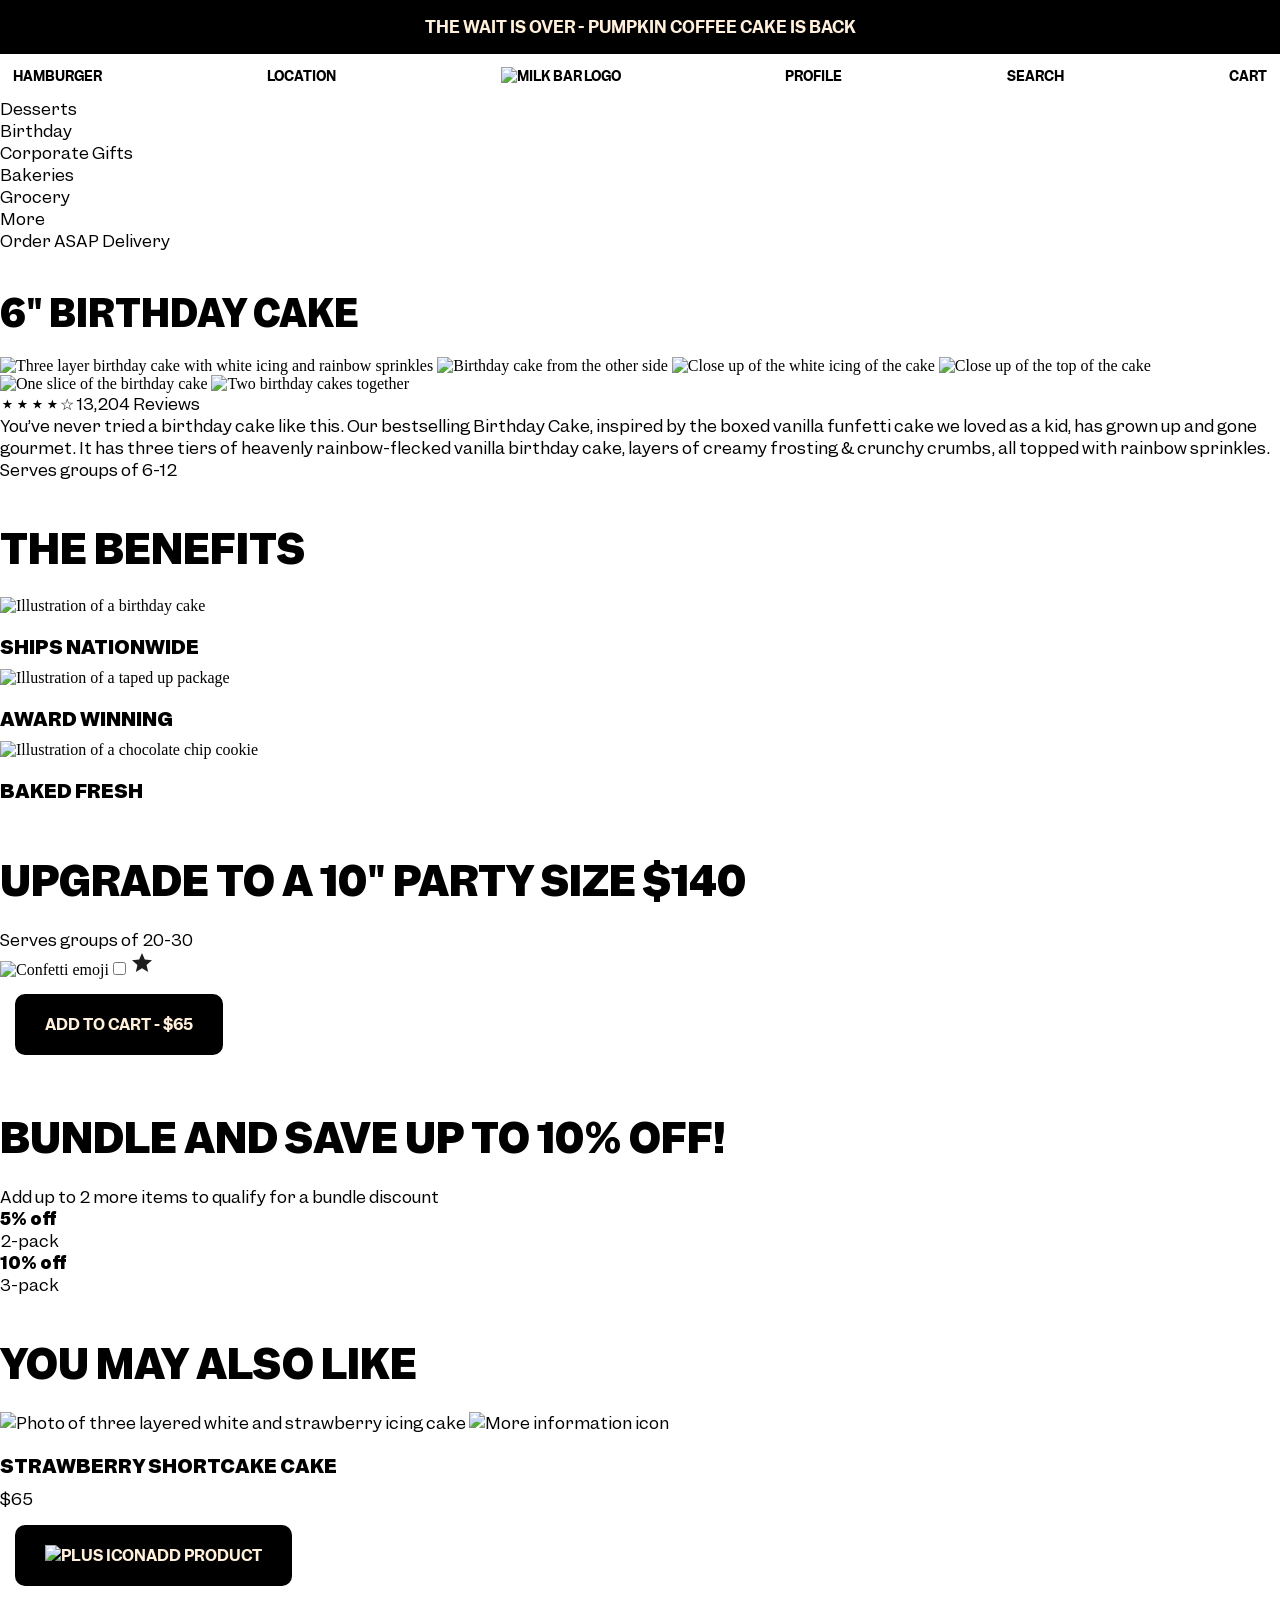
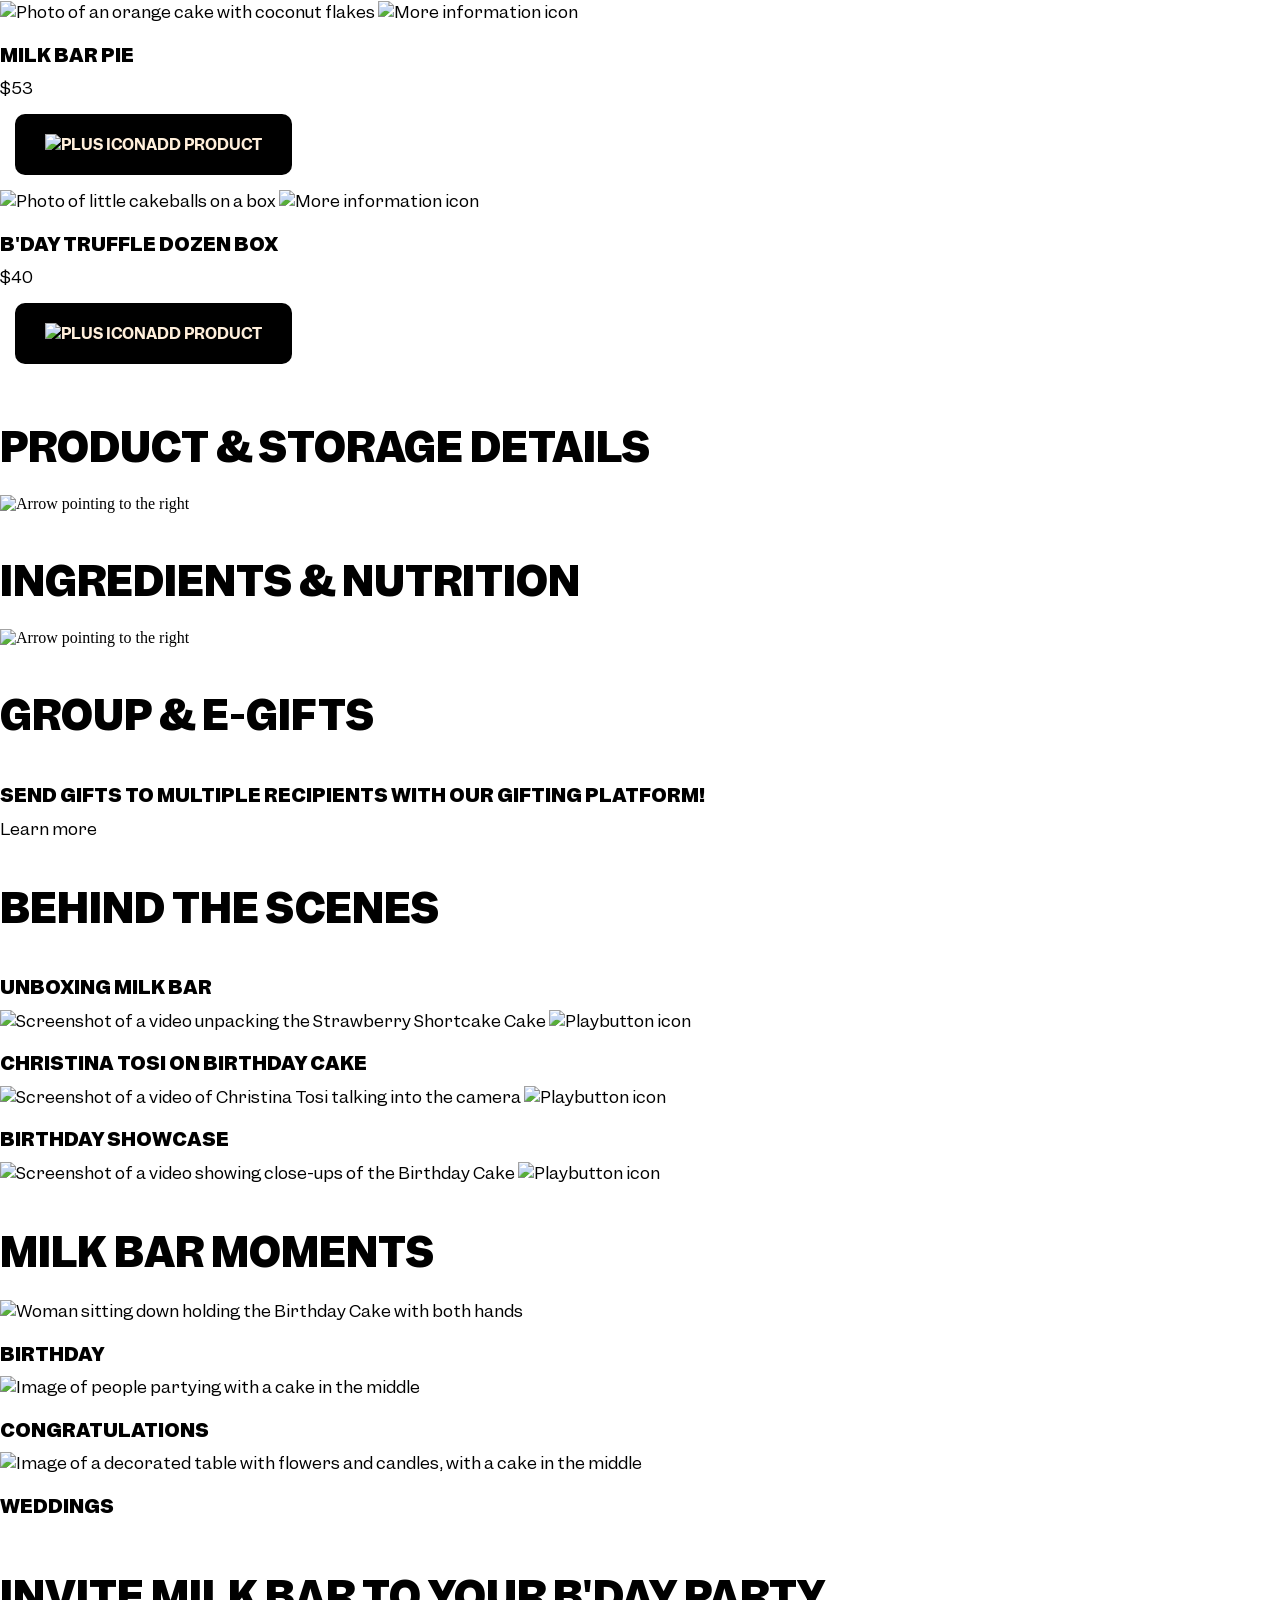
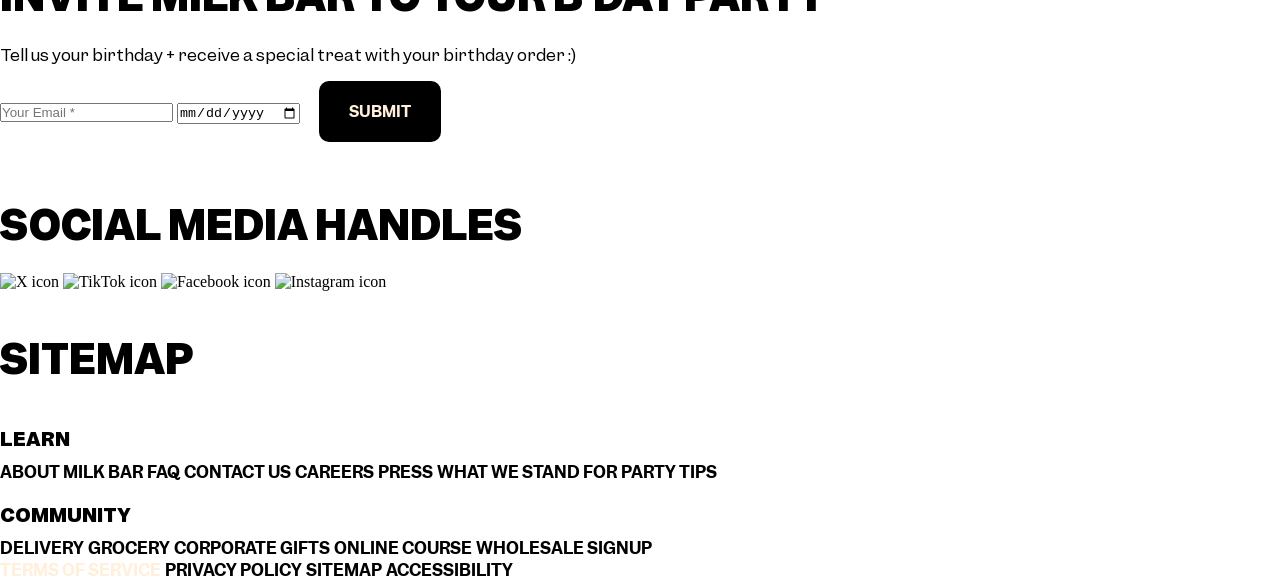
==== product.html @ c8290fec "Add files via upload" ====
<!DOCTYPE html>
<html lang="eng">
	
<head>
	<meta charset="UTF-8">
	<meta name="author" content="Tyneisha">
	<meta name="viewport" content="width=device-width, initial-scale=1">
	
	<title>6" Birthday Cake</title>
	
	<link href="styles/styleGeneral.css" rel="stylesheet">
	<link href="styles/styleProduct.css" rel="stylesheet">
	<link rel="icon" type="image/svg+xml" href="images/favicon.svg">
</head>

<body>
	<header>
		<nav>
			<a href="#">The wait is over - Pumpkin coffee cake is back</a> 
		</nav>
		<nav>
			<ul>
				<li>Hamburger<a href="#"></a></li>
				<li>Location<a href="#"></a></li>
				<li><img src="" alt="Milk Bar logo"></li>
				<li>Profile<a href="#"></a></li>				
				<li>Search<a href="#"></a></li>
				<li>Cart<a href="#"></a></li>

			</ul>	
		</nav>
		<nav>
			<ul>
				<li>Desserts<a href="#"></a></li>
				<li>Birthday<a href="#"></a></li>
				<li>Corporate Gifts<a href="#"></a></li>
				<li>Bakeries<a href="#"></a></li>
				<li>Grocery<a href="#"></a></li>
				<li>More<a href="#"></a></li>
				<li>Order ASAP Delivery<a href="#"></a></li>
			</ul>
		</nav>
	</header>

    <main>
        <section>
            <h1>6" Birthday Cake</h1>
            <img src="" alt="Three layer birthday cake with white icing and rainbow sprinkles">
            <img src="" alt="Birthday cake from the other side">
            <img src="" alt="Close up of the white icing of the cake">
            <img src="" alt="Close up of the top of the cake">
            <img src="" alt="One slice of the birthday cake">
            <img src="" alt="Two birthday cakes together">
            <p>★★★★☆ 13,204 Reviews</p>
			<!-- svg van maken met alt, aria label -->
            <p>You’ve never tried a birthday cake like this. Our bestselling Birthday Cake, inspired by the boxed vanilla funfetti cake we loved as a kid, has grown up and gone gourmet. It has three tiers of heavenly rainbow-flecked vanilla birthday cake, layers of creamy frosting & crunchy crumbs, all topped with rainbow sprinkles.</p>
            <p>Serves groups of 6-12</p>
        </section>

        <section>
            <h2>The benefits</h2>
            <img src="" alt="Illustration of a birthday cake">
            <h3>Ships nationwide</h3>

            <img src="" alt="Illustration of a taped up package">
            <h3>Award Winning</h3>

            <img src="" alt="Illustration of a chocolate chip cookie">
            <h3>Baked Fresh</h3>
        </section>

        <section>
            <h2>Upgrade to a 10" party size $140</h2>
            <p>Serves groups of 20-30</p>
			<img src="" alt="Confetti emoji">
            <label class="switch">
                <input type="checkbox">
                <span class="slider round"></span>
            </label>
            <!-- De code is van W3 Schools, de link: https://www.w3schools.com/howto/howto_css_switch.asp -->
			 <svg xmlns="http://www.w3.org/2000/svg" width="24" height="24" fill="#1E1E1E" viewBox="0 0 24 24"> <path d="M12 17.27 18.18 21l-1.64-7.03L22 9.24l-7.19-.62L12 2 9.19 8.62 2 9.24l5.45 4.73L5.82 21 12 17.27Z"></path> </svg>
        </section>

		<button>Add to cart - $65</button>
		
		<section>
			<h2>Bundle and save up to 10% off!</h2>
			<p>Add up to 2 more items to qualify for a bundle discount</p>
			<p><strong>5% off</strong></p>
			<p>2-pack</p>
			<p><strong>10% off</strong></p>
			<p>3-pack</p>
		</section>
		
		<section>
			<h2>You may also like</h2>
			<ul>
				<li>
					<img src="" alt="Photo of three layered white and strawberry icing cake">
					<img src="" alt="More information icon">
					<h3>Strawberry Shortcake Cake</h3>
					<p>$65</p>
					<button><img src="" alt="Plus icon">Add product</button>
				</li>
				<li>
					<img src="" alt="Photo of an orange cake with coconut flakes">
					<img src="" alt="More information icon">
					<h3>Milk Bar Pie</h3>
					<p>$53</p>
					<button><img src="" alt="Plus icon">Add product</button>
				</li>
				<li>
					<img src="" alt="Photo of little cakeballs on a box">
					<img src="" alt="More information icon">
					<h3>B'Day Truffle Dozen Box</h3>
					<p>$40</p>
					<button><img src="" alt="Plus icon">Add product</button>
				</li>
			</ul>
		</section>

		<section>
			<h2>Product & Storage Details</h2>
			<img src="" alt="Arrow pointing to the right">

			<h2>Ingredients & Nutrition</h2>
			<img src="" alt="Arrow pointing to the right">
		</section>

		<section>
			<h2>Group & E-Gifts</h2>
			<h3>Send gifts to multiple recipients with our gifting platform!</h3>
			<p>Learn more</p>
		</section>

		<section>
			<h2>Behind the Scenes</h2>
			<ul>
				<li>
					<h3>Unboxing Milk Bar</h3>
					<img src="" alt="Screenshot of a video unpacking the Strawberry Shortcake Cake">
					<img src="" alt="Playbutton icon">
				</li>
				<li>
					<h3>Christina Tosi on Birthday Cake</h3>
					<img src="" alt="Screenshot of a video of Christina Tosi talking into the camera">
					<img src="" alt="Playbutton icon">
				</li>
				<li>
					<h3>Birthday Showcase</h3>
					<img src="" alt="Screenshot of a video showing close-ups of the Birthday Cake">
					<img src="" alt="Playbutton icon">
				</li>
			</ul>
		</section>

		<section>
			<h2>Milk Bar Moments</h2>
			<ul>
				<li>
					<img src="" alt="Woman sitting down holding the Birthday Cake with both hands">
					<h3>Birthday</h3>
				</li>
				<li>
					<img src="" alt="Image of people partying with a cake in the middle">
					<h3>Congratulations</h3>
				</li>
				<li>
					<img src="" alt="Image of a decorated table with flowers and candles, with a cake in the middle">
					<h3>Weddings</h3>
				</li>
			</ul>
		</section>
    </main>

	<footer>
		<h2>Invite Milk Bar to your B'Day Party</h2>
		<p>Tell us your birthday + receive a special treat with your birthday order :)</p>
		<input type="email" name="email" placeholder="Your Email *">
		<input type="date" name="date of birth">
		<button>Submit</button>
		<section>
			<h2>Social media handles</h2>
			<img src="" alt="X icon">
			<img src="" alt="TikTok icon">
			<img src="" alt="Facebook icon">
			<img src="" alt="Instagram icon">
		</section>
		<nav>
			<h2>Sitemap</h2>
			<h3>Learn</h3>
			<a href="">About Milk Bar</a>
			<a href="">FAQ</a>
			<a href="">Contact Us</a>
			<a href="">Careers</a>
			<a href="">Press</a>
			<a href="">What We Stand For</a>
			<a href="">Party Tips</a>
			<h3>Community</h3>
			<a href="">Delivery</a>
			<a href="">Grocery</a>
			<a href="">Corporate Gifts</a>
			<a href="">Online Course</a>
			<a href="">Wholesale Signup</a>
		</nav>
		<nav>
			<a href="#">Terms of Service</a>
			<a href="#">Privacy Policy</a>
			<a href="#">Sitemap</a>
			<a href="#">Accessibility</a>
		</nav>
	</footer>
</body>
---- styles/styleGeneral.css ----
/****************/
/*    GENERAL   */
/****************/




/*********/
/* FONTS */
/*********/


@font-face {
    font-family: "Garnett";
    src: url("../fonts/garnettRegular.woff2")format("woff2");
    font-weight: 400;
}

@font-face {
    font-family: "Garnett";
    src: url("../fonts/garnettSemibold.woff2")format("woff2");
    font-weight: 600;
}

@font-face {
    font-family: "Garnett";
    src: url("../fonts/garnettBold.woff2")format("woff2");
    font-weight: 700;
}

@font-face {
    font-family: "Pitch";
    src: url("../fonts/pitchBold.woff2")format("woff2");
    font-weight: 700;
}


/********************************/
/* HUIDIGE STIJLING VERWIJDEREN */
/********************************/

* {
    margin: 0;
    padding: 0;
}

a {
    text-decoration: none;
    color: var(--color-text);
}

a:hover, button:hover {
    color: var(--color-primary);
    /* text-decoration: underline; */
}

/*********************/
/* CUSTOM PROPERTIES */
/*********************/


:root {
	--color-text:#000000;
	--color-background:#eeeeee;
	--color-primary: #e83c85;
	--color-secundary: #ffefdb;
}




/*********/
/* TEKST */
/*********/


h1, h2, h3 {
    font-family: "Garnett";
    text-transform: uppercase;
    padding-top: 1em;
    padding-bottom: .5em;
}

h1 {
    font-size: 2.25rem;
}

h2 {
    font-size: 2.5rem;
}

p {
    font-family: "Garnett";
}

a, button, link {
    font-family: "Garnett";
    font-weight: 600;
    text-transform: uppercase;
}

ul {
    font-family: "Garnett";
    list-style-type: none;
    margin: 0;
    padding: 0;
}




/********************/
/*  BUTTON STYLING  */
/********************/
button {
    appearance: none;
    cursor: pointer;
    border: none;
    font-size: 15px;
    color: var(--color-secundary);
    background-color: var(--color-text);
    margin: 15px;
    padding-left: 30px;
    padding-right: 30px;
    padding-top: 20px;
    padding-bottom: 20px;
    border-radius: 10px;
}




/*********/
/*  NAV  */
/*********/


nav:first-child {
	display: flex;
	justify-content: center;
	background-color: var(--color-text);
	padding-top: 1em;
	padding-bottom: 1em;
	color: var(--color-secundary);
}

nav a:first-child {
	color: var(--color-secundary);
}

body nav:nth-of-type(2) ul {
	font-family: "Garnett";
	font-weight: 600;
	font-size: small;
	text-transform: uppercase;
	display: flex;
	justify-content:space-between;
    margin: 1em;
}

body nav:nth-of-type(2) li img {
	height: 100%;
}

/* body nav:nth-of-type(2) ul li, body nav:nth-of-type(2) ul li li {
	display: flex;
	justify-content:flex-start;
} */
 /* Hoe krijg ik het logo in het midden en groter? */
---- styles/styleProduct.css ----
/***********************/
/*    PRODUCT-PAGINA   */
/***********************/
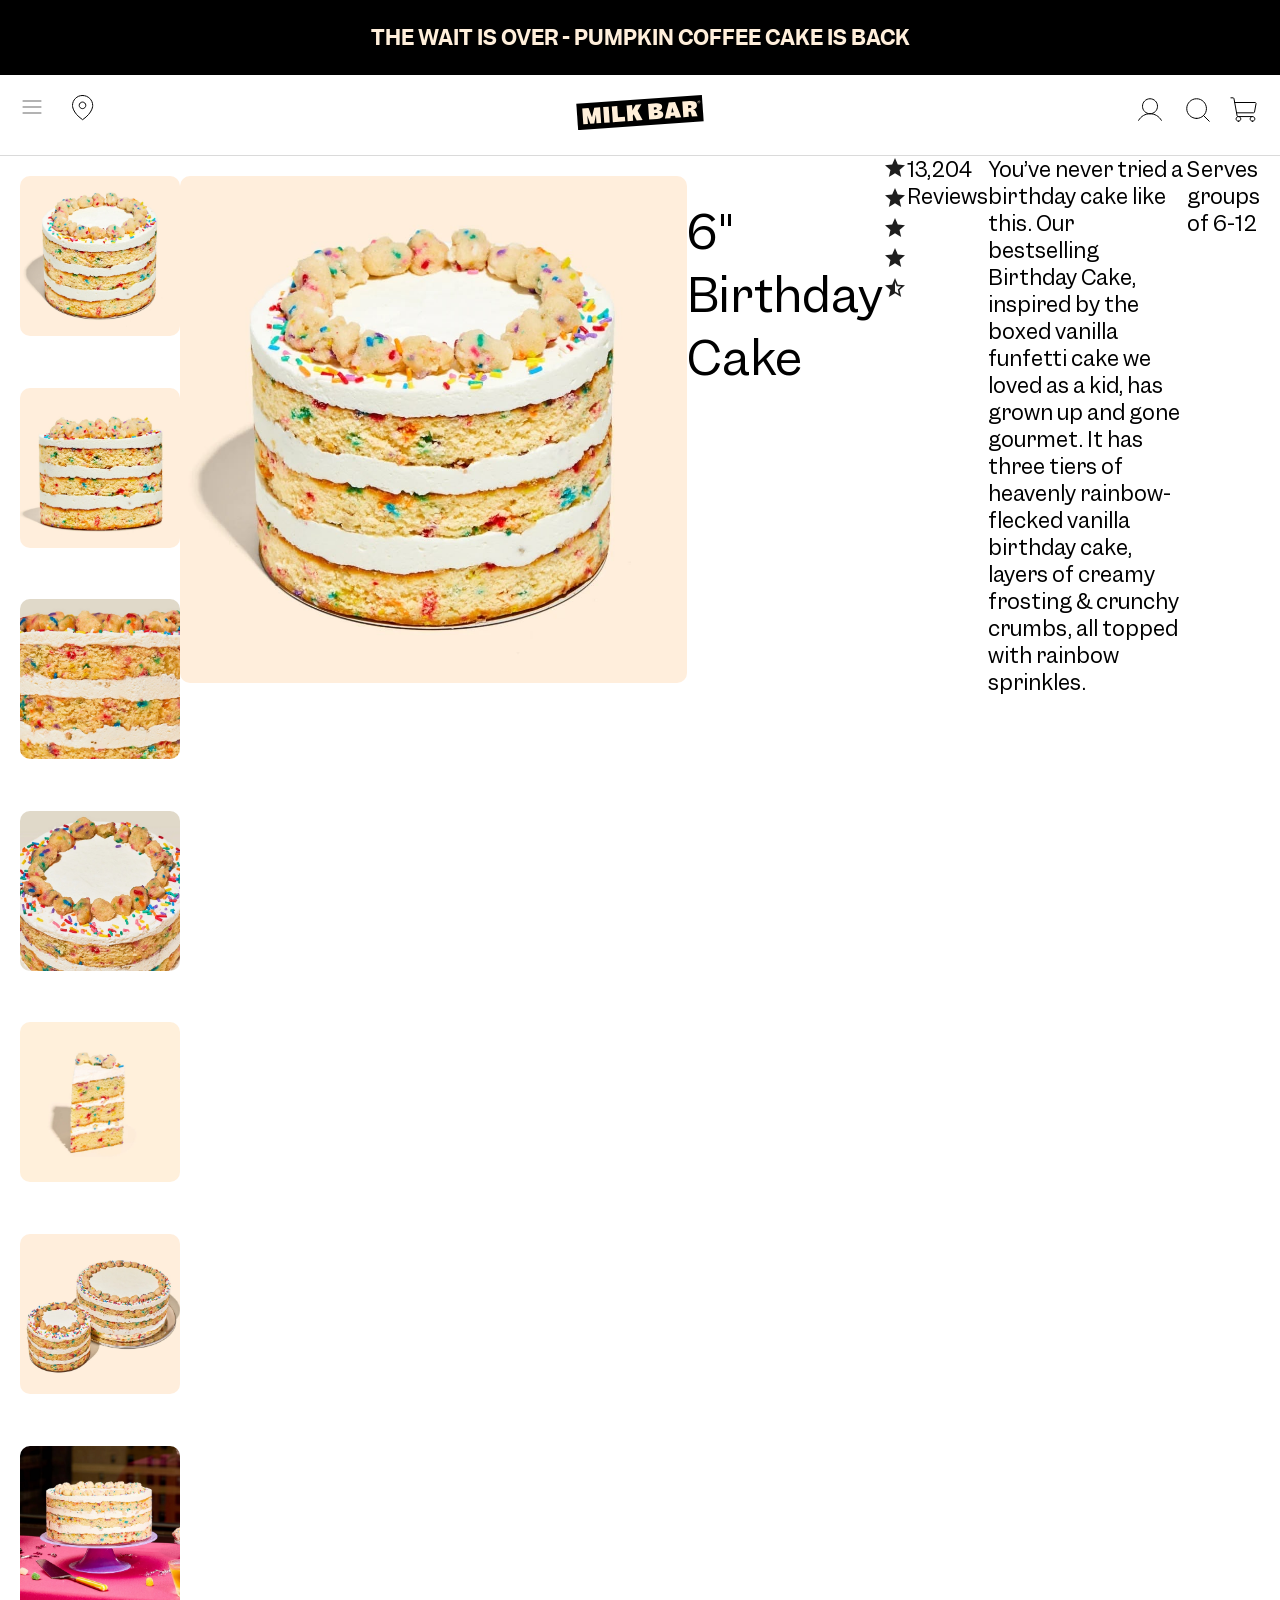
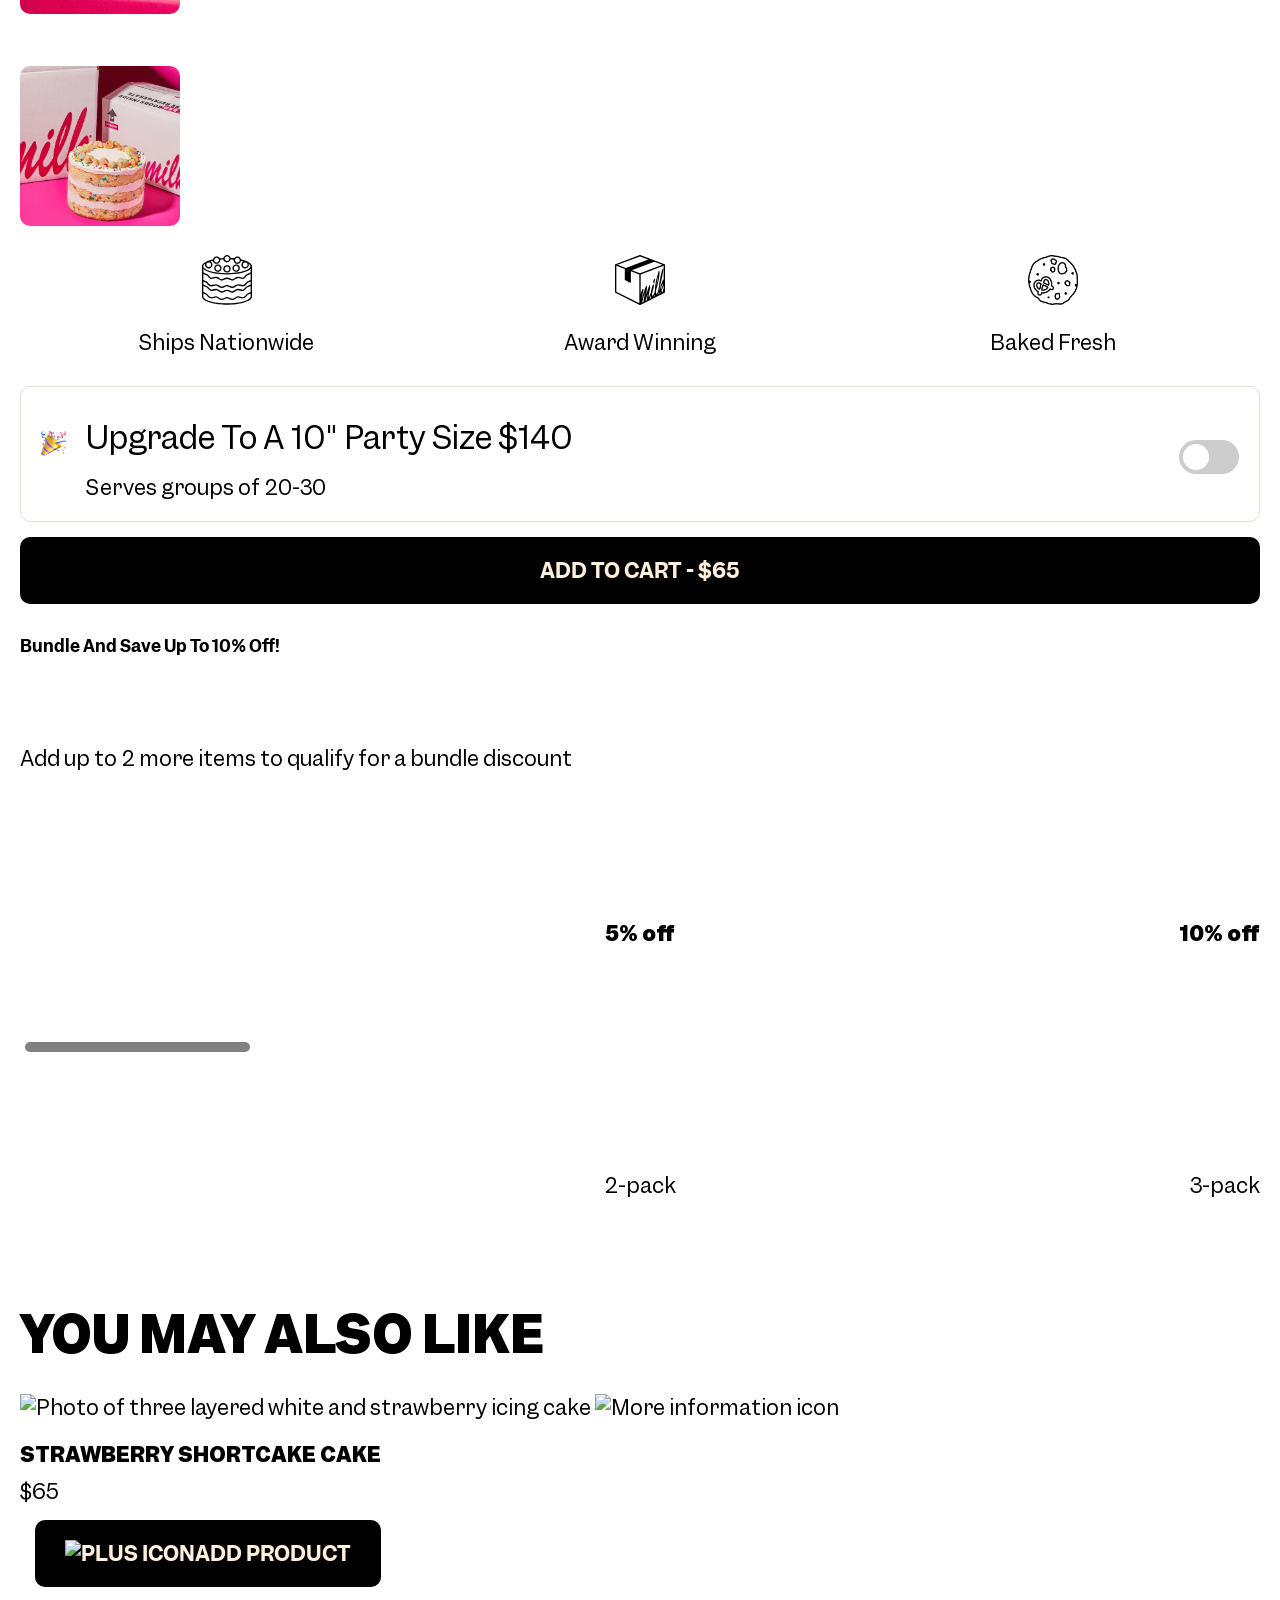
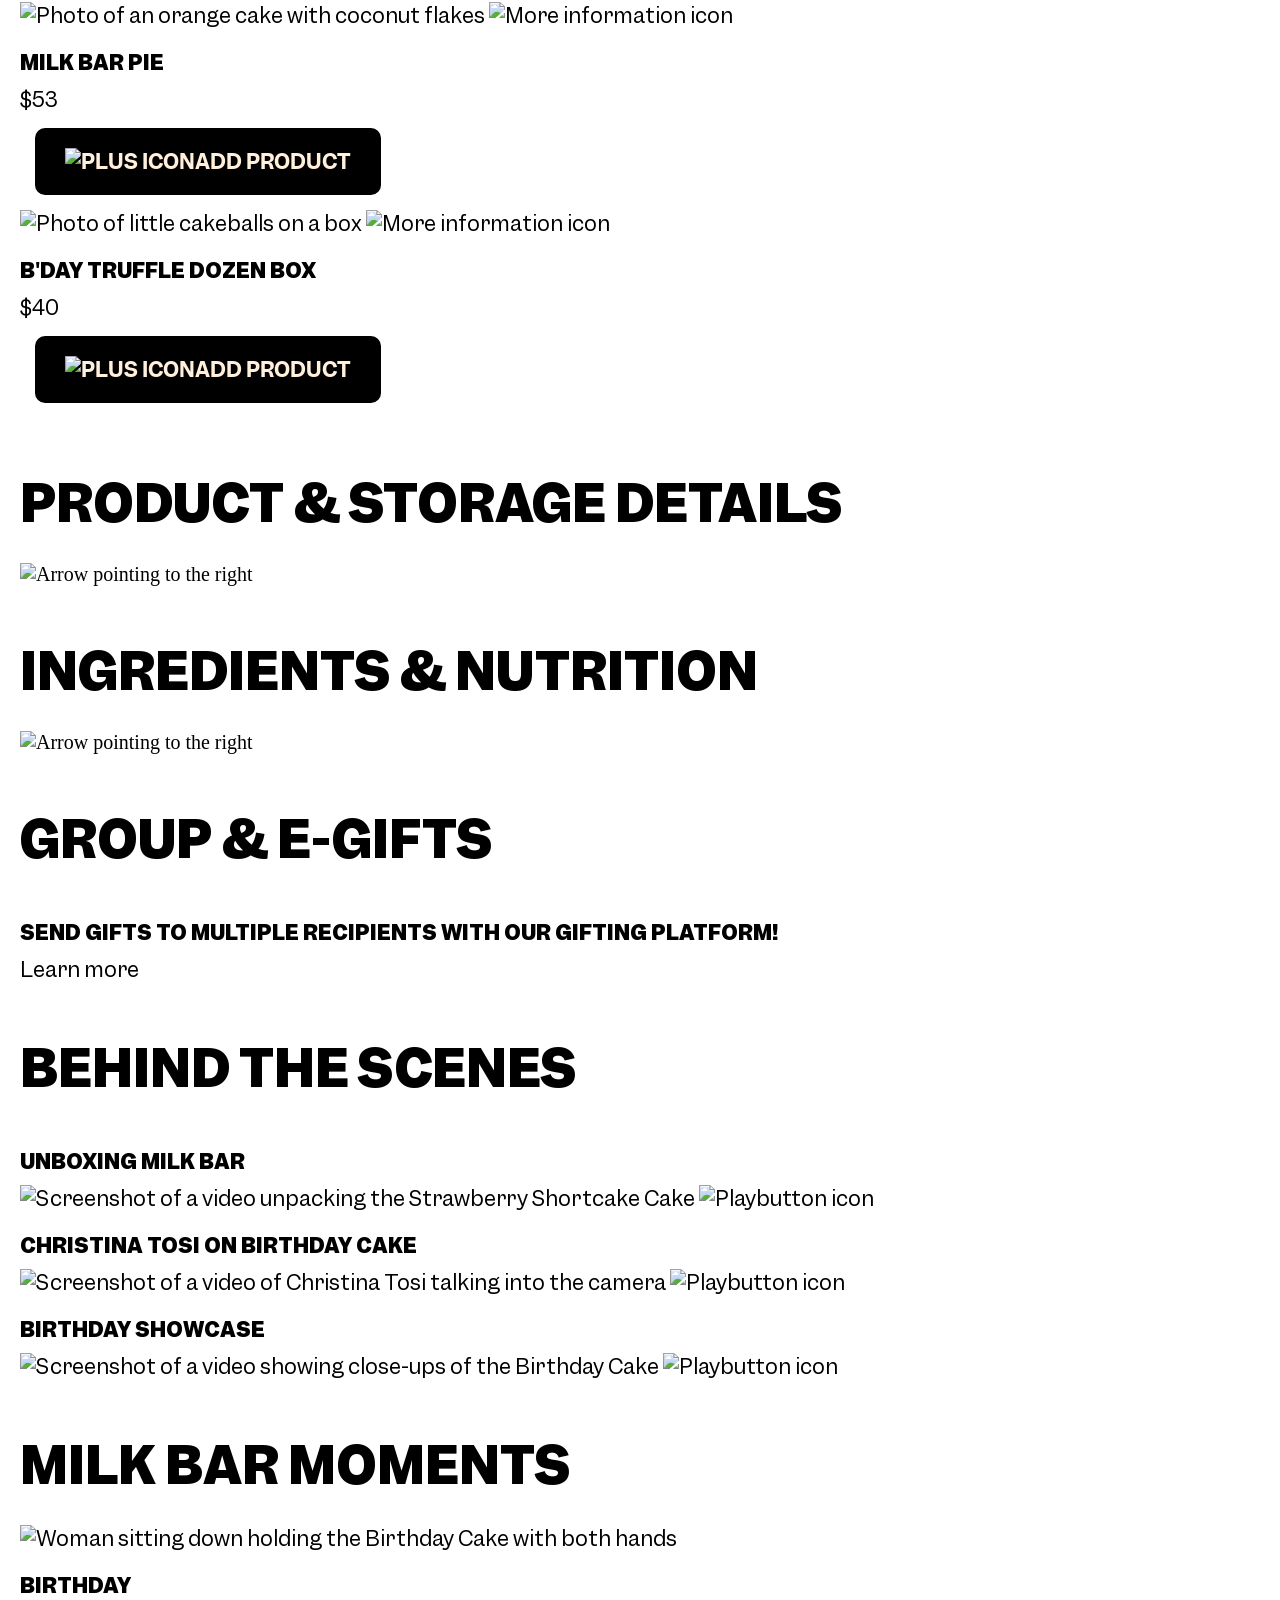
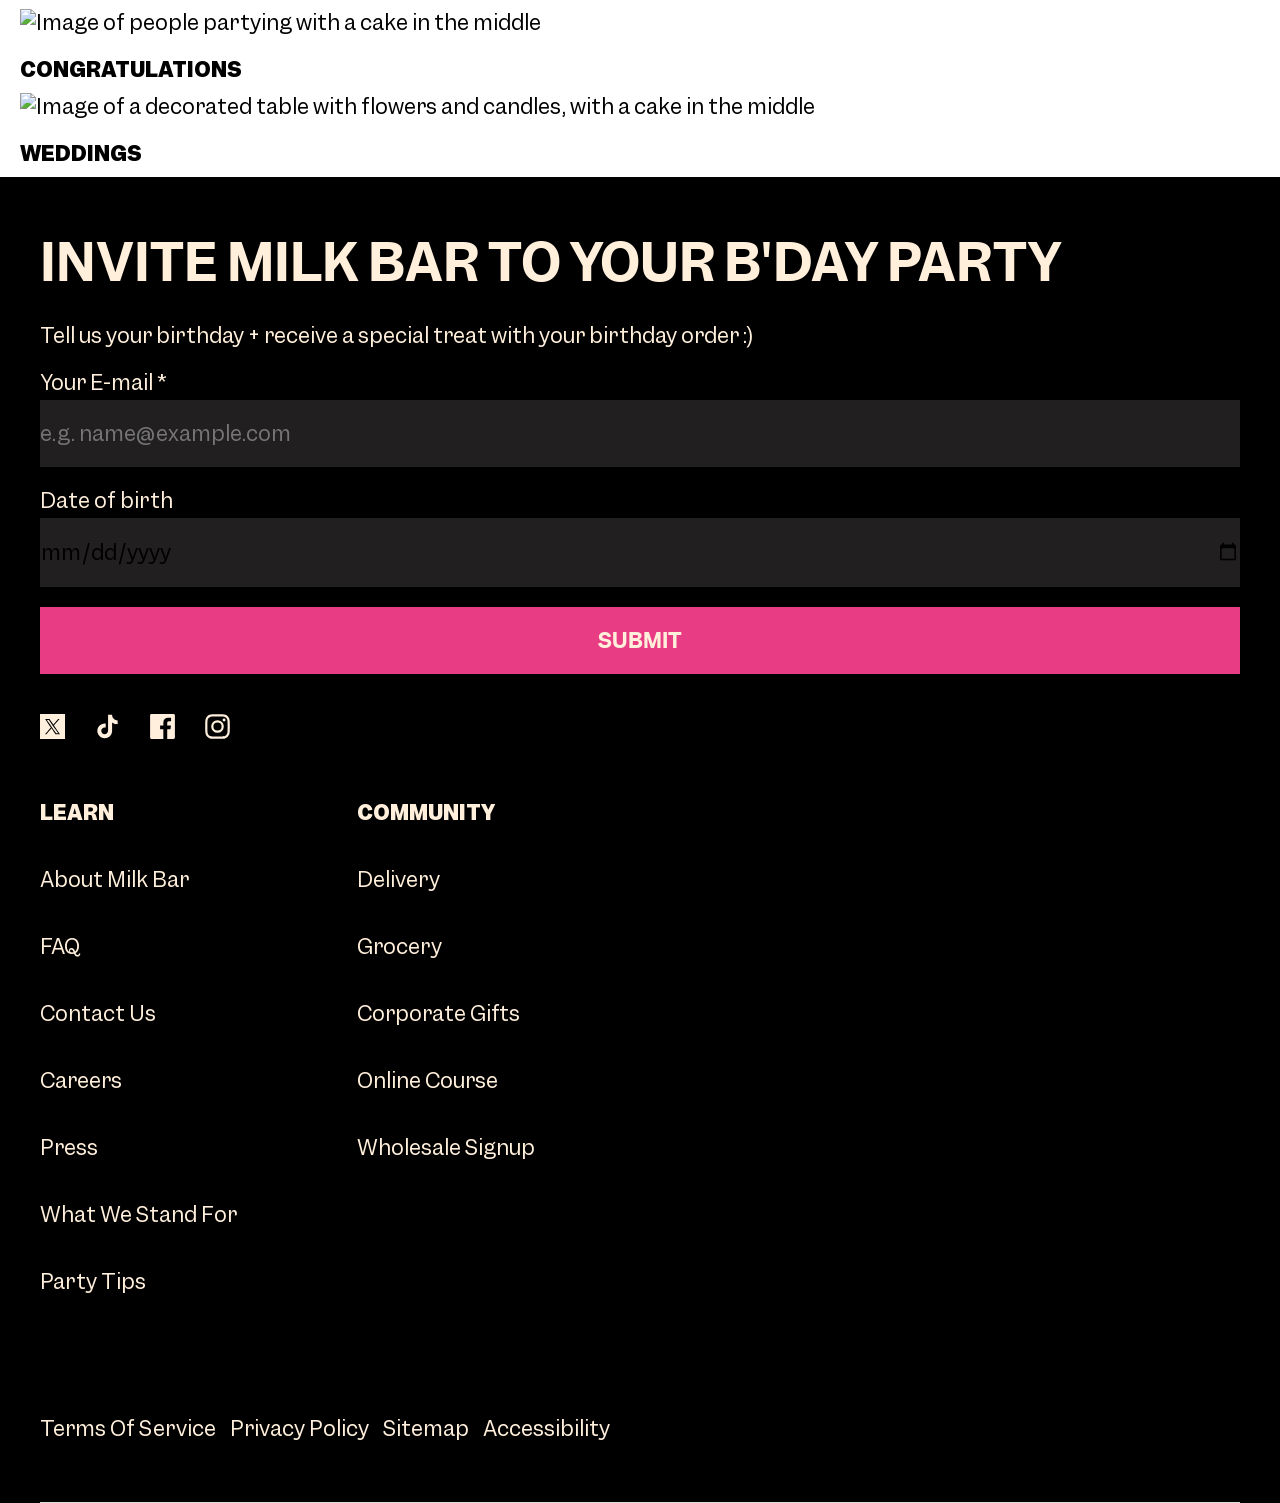
==== commit 8636eb80: "Add files via upload" ====
--- a/product.html
+++ b/product.html
@@ -16,42 +16,85 @@
 <body>
 	<header>
 		<nav>
-			<a href="#">The wait is over - Pumpkin coffee cake is back</a> 
-		</nav>
-		<nav>
-			<ul>
-				<li>Hamburger<a href="#"></a></li>
-				<li>Location<a href="#"></a></li>
-				<li><img src="" alt="Milk Bar logo"></li>
-				<li>Profile<a href="#"></a></li>				
-				<li>Search<a href="#"></a></li>
-				<li>Cart<a href="#"></a></li>
-
+			<a href="index.html">The wait is over - Pumpkin coffee cake is back</a> 
+		</nav>
+		<nav>
+			<ul>
+				<li>
+					<button aria-label="Menu">
+					<svg aria-hidden="true" width="24" height="24" viewBox="0 0 20 20" fill="none" xmlns="http://www.w3.org/2000/svg" role="img">
+					<title id="iconHamburgerTitle">Milk Bar Menu Icon</title>
+					<path d="M2.5 15H17.5" stroke="black" stroke-width="0.5" stroke-linecap="round" stroke-linejoin="round"></path>
+					<path d="M2.5 10H17.5" stroke="black" stroke-width="0.5" stroke-linecap="round" stroke-linejoin="round"></path>
+					<path d="M2.5 5H17.5" stroke="black" stroke-width="0.5" stroke-linecap="round" stroke-linejoin="round"></path></svg>
+					</button>
+				</li>
+				<li><a href="#"><svg width="22" height="26" viewBox="0 0 22 26" fill="none" xmlns="http://www.w3.org/2000/svg"><g clip-path="url(#clip0_1065_199)">
+					<path d="M10.5 13.63C11.3726 13.6301 12.2094 13.2836 12.8265 12.6667C13.4436 12.0498 13.7904 11.213 13.7905 10.3405C13.7906 9.46793 13.4441 8.63105 12.8272 8.01396C12.2103 7.39687 11.3736 7.05012 10.501 7.04999C9.62844 7.04999 8.79161 7.39661 8.17462 8.01361C7.55762 8.6306 7.211 9.46743 7.211 10.34C7.211 11.2125 7.55762 12.0494 8.17462 12.6664C8.79161 13.2834 9.62844 13.63 10.501 13.63H10.5Z" stroke="black" stroke-miterlimit="10"></path>
+					<path d="M10.73 0.5C16.23 0.5 20.69 4.95 20.69 10.44C20.69 10.44 21.1 17.48 10.69 24.63H10.51C0.100023 17.48 0.500023 10.44 0.500023 10.44C0.500023 4.95 4.96002 0.5 10.46 0.5H10.73Z" stroke="black" stroke-linecap="round" stroke-linejoin="round"></path></g>
+					<defs>
+					<clipPath id="clip0_1065_199">
+					<rect width="22" height="26" fill="white"></rect>
+					</clipPath>
+					</defs></svg></a></li>
+				<li><img src="images/general/navLogo.svg" alt="Milk Bar logo"></li>
+				<li><a href="#"><svg aria-hidden="true" width="30" height="30" viewBox="0 0 30 30" fill="none" xmlns="http://www.w3.org/2000/svg" role="img" aria-labelledby="iconAccountTitle"><title id="iconAccountTitle">Milk Bar Account Icon</title>
+					<path d="M15 18.75C19.1421 18.75 22.5 15.3921 22.5 11.25C22.5 7.10786 19.1421 3.75 15 3.75C10.8579 3.75 7.5 7.10786 7.5 11.25C7.5 15.3921 10.8579 18.75 15 18.75Z" stroke="black" stroke-miterlimit="10"></path>
+					<path d="M3.63147 25.3114C4.78408 23.3164 6.44141 21.6598 8.43696 20.508C10.4325 19.3563 12.696 18.75 15.0001 18.75C17.3041 18.75 19.5676 19.3564 21.5632 20.5082C23.5587 21.6599 25.216 23.3166 26.3686 25.3116" stroke="black" stroke-linecap="round" stroke-linejoin="round"></path></svg></a></li>				
+				<li><a href="#"></a><svg width="30" height="30" viewBox="0 0 30 30" fill="none" xmlns="http://www.w3.org/2000/svg" role="img" aria-labelledby="iconSearchNavTitle">
+					<title id="iconSearchNavTitle">Milk Bar Search Icon</title>
+					<path d="M13.5938 23.4375C19.0303 23.4375 23.4375 19.0303 23.4375 13.5938C23.4375 8.1572 19.0303 3.75 13.5938 3.75C8.1572 3.75 3.75 8.1572 3.75 13.5938C3.75 19.0303 8.1572 23.4375 13.5938 23.4375Z" stroke="black" stroke-linecap="round" stroke-linejoin="round"></path>
+					<path d="M20.554 20.5546L26.2493 26.2499" stroke="black" stroke-linecap="round" stroke-linejoin="round"></path></svg></li>
+				<li><a href="#"><svg width="30" height="30" viewBox="0 0 30 30" fill="none" xmlns="http://www.w3.org/2000/svg" role="img" aria-labelledby="iconCartTitle"><title id="iconCartTitle">Milk Bar Cart Icon</title>
+				<path d="M22.5 21.5625H8.02673C7.80718 21.5625 7.59459 21.4854 7.42603 21.3448C7.25747 21.2041 7.14363 21.0087 7.10435 20.7927L3.97519 3.5823C3.93592 3.36628 3.82207 3.17091 3.65351 3.03023C3.48495 2.88956 3.27236 2.8125 3.05281 2.8125H0.9375" stroke="black" stroke-linecap="round" stroke-linejoin="round"></path>
+				<path d="M8.4375 26.25C9.73192 26.25 10.7812 25.2007 10.7812 23.9062C10.7812 22.6118 9.73192 21.5625 8.4375 21.5625C7.14308 21.5625 6.09375 22.6118 6.09375 23.9062C6.09375 25.2007 7.14308 26.25 8.4375 26.25Z" stroke="black" stroke-linecap="round" stroke-linejoin="round"></path>
+				<path d="M22.5 26.25C23.7944 26.25 24.8438 25.2007 24.8438 23.9062C24.8438 22.6118 23.7944 21.5625 22.5 21.5625C21.2056 21.5625 20.1562 22.6118 20.1562 23.9062C20.1562 25.2007 21.2056 26.25 22.5 26.25Z" stroke="black" stroke-linecap="round" stroke-linejoin="round"></path>
+				<path d="M4.6875 7.5H25.1267C25.264 7.5 25.3996 7.53016 25.524 7.58836C25.6484 7.64656 25.7585 7.73137 25.8464 7.8368C25.9344 7.94222 25.9982 8.06569 26.0332 8.19847C26.0682 8.33125 26.0736 8.4701 26.0491 8.60521L24.515 17.0427C24.4757 17.2587 24.3619 17.4541 24.1933 17.5948C24.0247 17.7354 23.8121 17.8125 23.5926 17.8125H6.5625" stroke="black" stroke-linecap="round" stroke-linejoin="round"></path></svg></a></li>
 			</ul>	
-		</nav>
-		<nav>
-			<ul>
-				<li>Desserts<a href="#"></a></li>
-				<li>Birthday<a href="#"></a></li>
-				<li>Corporate Gifts<a href="#"></a></li>
-				<li>Bakeries<a href="#"></a></li>
-				<li>Grocery<a href="#"></a></li>
-				<li>More<a href="#"></a></li>
-				<li>Order ASAP Delivery<a href="#"></a></li>
-			</ul>
 		</nav>
 	</header>
 
     <main>
         <section>
             <h1>6" Birthday Cake</h1>
-            <img src="" alt="Three layer birthday cake with white icing and rainbow sprinkles">
-            <img src="" alt="Birthday cake from the other side">
-            <img src="" alt="Close up of the white icing of the cake">
-            <img src="" alt="Close up of the top of the cake">
-            <img src="" alt="One slice of the birthday cake">
-            <img src="" alt="Two birthday cakes together">
-            <p>★★★★☆ 13,204 Reviews</p>
+			<ul>
+				<li id="cake-1">
+					<img src="images/productpage/productSection1-1.jpeg" alt="Three layer birthday cake with white icing and rainbow sprinkles">
+				</li>
+				<li id="cake-2">
+					<img src="images/productpage/productSection1-2.jpeg" alt="Birthday cake from the other side">
+				</li>
+				<li id="cake-3">
+					<img src="images/productpage/productSection1-3.jpeg" alt="Close up of the white icing of the cake">
+				</li>
+				<li id="cake-4">
+					<img src="images/productpage/productSection1-4.jpeg" alt="Close up of the top of the cake">
+				</li>
+				<li id="cake-5">
+					<img src="images/productpage/productSection1-5.jpeg" alt="One slice of the birthday cake">
+				</li>
+				<li id="cake-6">
+					<img src="images/productpage/productSection1-6.jpeg" alt="Two birthday cakes together">
+				</li>
+				<li id="cake-7">
+					<img src="images/productpage/productSection1-7.jpeg" alt="Cake on cake platter">
+				</li>
+				<li id="cake-8">
+					<img src="images/productpage/productSection1-8.jpeg" alt="Cake in front of Milk Bar boxes">
+				</li>
+			</ul>
+			<nav>
+				<a href="#cake-1"><img src="images/productpage/productSection1-1.jpeg" alt=""></a>
+				<a href="#cake-2"><img src="images/productpage/productSection1-2.jpeg" alt=""></a>
+				<a href="#cake-3"><img src="images/productpage/productSection1-3.jpeg" alt="Close up of the white icing of the cake"></a>
+				<a href="#cake-4"><img src="images/productpage/productSection1-4.jpeg" alt="Close up of the top of the cake"></a>
+				<a href="#cake-5"><img src="images/productpage/productSection1-5.jpeg" alt="One slice of the birthday cake"></a>
+				<a href="#cake-6"><img src="images/productpage/productSection1-6.jpeg" alt="Two birthday cakes together"></a>
+				<a href="#cake-7"><img src="images/productpage/productSection1-7.jpeg" alt="Cake on cake platter"></a>
+				<a href="#cake-8"><img src="images/productpage/productSection1-8.jpeg" alt="Cake in front of Milk Bar boxes"></a>
+			</nav>
+			<p aria-label="4.5 stars from"><svg xmlns="http://www.w3.org/2000/svg" width="24" height="24" fill="#1E1E1E" viewBox="0 0 24 24"> <path d="M12 17.27 18.18 21l-1.64-7.03L22 9.24l-7.19-.62L12 2 9.19 8.62 2 9.24l5.45 4.73L5.82 21 12 17.27Z"></path> </svg><svg xmlns="http://www.w3.org/2000/svg" width="24" height="24" fill="#1E1E1E" viewBox="0 0 24 24"> <path d="M12 17.27 18.18 21l-1.64-7.03L22 9.24l-7.19-.62L12 2 9.19 8.62 2 9.24l5.45 4.73L5.82 21 12 17.27Z"></path> </svg><svg xmlns="http://www.w3.org/2000/svg" width="24" height="24" fill="#1E1E1E" viewBox="0 0 24 24"> <path d="M12 17.27 18.18 21l-1.64-7.03L22 9.24l-7.19-.62L12 2 9.19 8.62 2 9.24l5.45 4.73L5.82 21 12 17.27Z"></path> </svg><svg xmlns="http://www.w3.org/2000/svg" width="24" height="24" fill="#1E1E1E" viewBox="0 0 24 24"> <path d="M12 17.27 18.18 21l-1.64-7.03L22 9.24l-7.19-.62L12 2 9.19 8.62 2 9.24l5.45 4.73L5.82 21 12 17.27Z"></path> </svg><svg xmlns="http://www.w3.org/2000/svg" width="24" height="24" fill="#1E1E1E" viewBox="0 0 24 24"> <path d="M12 15.4V6.1l1.71 4.03 4.38.37-3.32 2.89.99 4.28M22 9.24l-7.19-.61L12 2 9.19 8.63 2 9.24l5.45 4.73L5.82 21 12 17.27 18.18 21l-1.64-7.03L22 9.24Z"></path> </svg></p>
+            <p>13,204 Reviews</p>
 			<!-- svg van maken met alt, aria label -->
             <p>You’ve never tried a birthday cake like this. Our bestselling Birthday Cake, inspired by the boxed vanilla funfetti cake we loved as a kid, has grown up and gone gourmet. It has three tiers of heavenly rainbow-flecked vanilla birthday cake, layers of creamy frosting & crunchy crumbs, all topped with rainbow sprinkles.</p>
             <p>Serves groups of 6-12</p>
@@ -59,26 +102,25 @@
 
         <section>
             <h2>The benefits</h2>
-            <img src="" alt="Illustration of a birthday cake">
+            <img src="images/productpage/productSection2-1.svg" alt="Illustration of a birthday cake">
             <h3>Ships nationwide</h3>
 
-            <img src="" alt="Illustration of a taped up package">
+            <img src="images/productpage/productSection2-2.svg" alt="Illustration of a taped up package">
             <h3>Award Winning</h3>
 
-            <img src="" alt="Illustration of a chocolate chip cookie">
+            <img src="images/productpage/productSection2-3.png" alt="Illustration of a chocolate chip cookie">
             <h3>Baked Fresh</h3>
         </section>
 
         <section>
             <h2>Upgrade to a 10" party size $140</h2>
             <p>Serves groups of 20-30</p>
-			<img src="" alt="Confetti emoji">
+			<img src="images/productpage/productSection3-1.png" alt="Confetti emoji">
             <label class="switch">
                 <input type="checkbox">
                 <span class="slider round"></span>
             </label>
             <!-- De code is van W3 Schools, de link: https://www.w3schools.com/howto/howto_css_switch.asp -->
-			 <svg xmlns="http://www.w3.org/2000/svg" width="24" height="24" fill="#1E1E1E" viewBox="0 0 24 24"> <path d="M12 17.27 18.18 21l-1.64-7.03L22 9.24l-7.19-.62L12 2 9.19 8.62 2 9.24l5.45 4.73L5.82 21 12 17.27Z"></path> </svg>
         </section>
 
 		<button>Add to cart - $65</button>
@@ -90,6 +132,11 @@
 			<p>2-pack</p>
 			<p><strong>10% off</strong></p>
 			<p>3-pack</p>
+			<p><svg height="120" width="300" xmlns="http://www.w3.org/2000/svg">
+  			<g fill="none" stroke="grey" stroke-width="10">
+    		<path stroke-linecap="round" d="M10 50 l215 0" />
+  			</g>
+			</svg></p>
 		</section>
 		
 		<section>
@@ -174,35 +221,52 @@
     </main>
 
 	<footer>
-		<h2>Invite Milk Bar to your B'Day Party</h2>
-		<p>Tell us your birthday + receive a special treat with your birthday order :)</p>
-		<input type="email" name="email" placeholder="Your Email *">
-		<input type="date" name="date of birth">
-		<button>Submit</button>
+		<!-- Formulier voor het aanmelden voor de nieuwsbrief -->
+		<form>
+			<h2>Invite Milk Bar to your B'Day Party</h2>
+			<p>Tell us your birthday + receive a special treat with your birthday order :)</p>
+
+			<label for="email">Your E-mail *</label>
+			<input type="email" name="email" placeholder="e.g. name@example.com">
+
+			<label for="date">Date of birth</label>
+			<input type="date" name="date of birth">
+
+			<button>Submit</button>
+		</form>
+
 		<section>
 			<h2>Social media handles</h2>
-			<img src="" alt="X icon">
-			<img src="" alt="TikTok icon">
-			<img src="" alt="Facebook icon">
-			<img src="" alt="Instagram icon">
-		</section>
-		<nav>
-			<h2>Sitemap</h2>
-			<h3>Learn</h3>
-			<a href="">About Milk Bar</a>
-			<a href="">FAQ</a>
-			<a href="">Contact Us</a>
-			<a href="">Careers</a>
-			<a href="">Press</a>
-			<a href="">What We Stand For</a>
-			<a href="">Party Tips</a>
-			<h3>Community</h3>
-			<a href="">Delivery</a>
-			<a href="">Grocery</a>
-			<a href="">Corporate Gifts</a>
-			<a href="">Online Course</a>
-			<a href="">Wholesale Signup</a>
-		</nav>
+			<img src="images/homepage/homeSection10-1.svg" alt="X icon">
+			<img src="images/homepage/homeSection10-2.svg" alt="TikTok icon">
+			<img src="images/homepage/homeSection10-3.svg" alt="Facebook icon">
+			<img src="images/homepage/homeSection10-4.svg" alt="Instagram icon">
+		</section>
+
+		<nav>
+			<!-- ul maken (gedaan op 03/10/25 na feedbacksessie met de docent)-->
+			 <ul>
+				<h3>Learn</h3>
+				<li><a href="#">About Milk Bar</a></li>
+				<li><a href="#">FAQ</a></li>
+				<li><a href="#">Contact Us</a></li>
+				<li><a href="#">Careers</a></li>
+				<li><a href="#">Press</a></li>
+				<li><a href="#">What We Stand For</a></li>
+				<li><a href="#">Party Tips</a></li>
+			</ul>
+			<ul>
+
+			<ul>
+				<h3>Community</h3>
+				<li><a href="#">Delivery</a></li>
+				<li><a href="#">Grocery</a></li>
+				<li><a href="#">Corporate Gifts</a></li>
+				<li><a href="#">Online Course</a></li>
+				<li><a href="#">Wholesale Signup</a></li>
+			</ul>
+		</nav>
+
 		<nav>
 			<a href="#">Terms of Service</a>
 			<a href="#">Privacy Policy</a>
--- a/styles/styleGeneral.css
+++ b/styles/styleGeneral.css
@@ -64,6 +64,7 @@
 	--color-background:#eeeeee;
 	--color-primary: #e83c85;
 	--color-secundary: #ffefdb;
+    --color-borders: #e2e0d3;
 }
 
 
@@ -112,6 +113,7 @@
 /********************/
 /*  BUTTON STYLING  */
 /********************/
+
 button {
     appearance: none;
     cursor: pointer;
@@ -127,43 +129,372 @@
     border-radius: 10px;
 }
 
-
-
-
-/*********/
-/*  NAV  */
-/*********/
-
+@media only screen and (min-width: 1280px) {
+    button, a {
+        font-size: 20px;
+
+    }
+}
+
+
+
+/****************/
+/*  EERSTE NAV  */
+/****************/
 
 nav:first-child {
 	display: flex;
 	justify-content: center;
 	background-color: var(--color-text);
-	padding-top: 1em;
-	padding-bottom: 1em;
+	padding-top: 1.2em;
+	padding-bottom: 1.2em;
 	color: var(--color-secundary);
+
+    text-align: center;
 }
 
 nav a:first-child {
 	color: var(--color-secundary);
 }
 
+
+
+
+/*************/
+/*  NAV BAR  */
+/*************/
+
+body header nav:nth-of-type(2) {
+    background-color: white;
+}
+
+body header nav:nth-of-type(2) ul li button {
+    color: black;
+    background: none;
+    border: none;
+    padding: 0;
+    margin: 0;
+    width: 24px;
+    height: 24px;
+}
+
 body nav:nth-of-type(2) ul {
-	font-family: "Garnett";
-	font-weight: 600;
-	font-size: small;
-	text-transform: uppercase;
-	display: flex;
-	justify-content:space-between;
-    margin: 1em;
-}
-
-body nav:nth-of-type(2) li img {
-	height: 100%;
-}
-
-/* body nav:nth-of-type(2) ul li, body nav:nth-of-type(2) ul li li {
-	display: flex;
-	justify-content:flex-start;
-} */
- /* Hoe krijg ik het logo in het midden en groter? */
+    display: grid;
+    grid-template-columns: 125px auto 125px;
+    padding: 1em;
+
+    height: 2em;
+
+    justify-items: center;
+}
+
+body nav:nth-of-type(2) {
+    border-bottom:1px solid #dadada;
+
+}
+
+header nav:nth-of-type(2) ul li:nth-of-type(1) {
+    grid-row-start: 1;
+    grid-column-start: 1;
+
+    justify-self: start;
+    align-self: start;
+}
+
+header nav:nth-of-type(2) ul li:nth-of-type(2) {
+    grid-row-start: 1;
+    grid-column-start: 1;
+    
+    justify-self: center;
+    gap: 0.1fr;
+
+}
+
+header nav:nth-of-type(2) ul li:nth-of-type(3) img {
+    width: 130px;
+    height: 35px;
+	object-fit: cover;
+    padding-left: 100px;
+    padding-right: 100px;
+
+
+    grid-row-start: 1;
+    grid-column-start: 2;
+
+    justify-self: center;
+}
+
+header nav:nth-of-type(2) ul li:nth-of-type(4) {
+    grid-row-start: 1;
+    grid-column-start: 3;
+
+    justify-self: start;
+}
+
+header nav:nth-of-type(2) ul li:nth-of-type(5) {
+    grid-row-start: 1;
+    grid-column-start: 3;
+
+    justify-self: center;
+}
+
+header nav:nth-of-type(2) ul li:nth-of-type(6) {
+    grid-row-start: 1;
+    grid-column-start: 3;
+
+    justify-self: end;
+}
+
+header {
+    position: sticky;
+    overflow: hidden;
+    top: 0;
+	z-index: 2;
+}
+/* Dit zorgt ervoor dat mijn navs mee gaan op de pagina, dit heb ik geleerd door de volgende link: https://www.w3schools.com/howto/howto_js_navbar_sticky.asp */
+
+
+/************************/
+/*  RESPONSIVE | NAV	*/
+/************************/
+
+/* https://www.browserstack.com/guide/responsive-design-breakpoints */
+
+/* 0 - 480px is voor smaller smartphones */
+/* 481 - 768px is voor tablets en larger smartphones */
+/* 769 - 1024px is voor laptops, grotere tablets in landscape en small desktop */
+/* 1280px is voor larger desktops en monitors */
+
+@media only screen and (max-width: 768px) {
+    header nav:nth-of-type(2) ul li:nth-of-type(3) img {
+        width: 130px;
+        height: 35px;
+        object-fit: cover;
+        padding-left: 5px;
+        padding-right: 5px;
+
+
+        grid-row-start: 1;
+        grid-column-start: 2;
+
+        justify-self: center;
+}
+}
+
+@media only screen and (max-width: 480px) {
+    header nav:nth-of-type(2) ul li:nth-of-type(2), 
+    header nav:nth-of-type(2) ul li:nth-of-type(4), 
+    header nav:nth-of-type(2) ul li:nth-of-type(5) {
+        clip: rect(0 0 0 0);
+        clip-path: inset(50%);
+        height: 1px;
+        overflow: hidden;
+        position: absolute;
+        white-space: nowrap;
+        width: 1px;
+    }
+
+    header nav:nth-of-type(2) ul li:nth-of-type(3) img {
+        width: 80px;
+        height: 25px;
+    }
+}
+
+@media only screen and (min-width: 1280px) {
+    * {
+        font-size: 20px;
+    }
+}
+
+/* Bron voor het verbergen van de nav iconen https://www.a11yproject.com/posts/how-to-hide-content/ */
+
+
+
+/**************************/
+/*  JS NAV HAMBURGERMENU  */
+/**************************/
+
+body header nav:nth-of-type(3) ul {
+    display: none;
+    position: fixed;
+    background-color: white;
+    padding: 1em;
+    box-shadow: var(--color-text);
+}
+
+body header nav:nth-of-type(3) ul.yay {
+    display: block;
+}
+
+
+
+/*********************/
+/*  OVERIGE STYLING  */
+/*********************/
+
+/* DERDE SECTIE VAN DE PAGINA HEEFT EEN ROZE SCROLLBAR */
+
+main > section:nth-of-type(3) ::-webkit-scrollbar {
+    width: 2px;
+}
+
+main > section:nth-of-type(3) ::-webkit-scrollbar-track {
+    background-color: #f8c3da;
+    margin-left: 1em;
+    margin-right: 1em;
+    border-radius: 30px;
+
+}
+
+main > section:nth-of-type(3) ::-webkit-scrollbar-thumb {
+    background-color: var(--color-primary);
+    border-radius: 30px;
+}
+
+/* https://www.youtube.com/watch?v=lvKK2fs6h4I */
+
+
+
+/* VIJFDE SECTIE VAN DE PAGINA HEEFT EEN ROZE SCROLLBAR */
+
+main > section:nth-of-type(5) ::-webkit-scrollbar {
+    width: 0.1em;
+}
+
+main > section:nth-of-type(5) ::-webkit-scrollbar-track {
+    background-color: #f8c3da;
+    margin-left: 1em;
+    margin-right: 1em;
+    border-radius: 30px;
+
+}
+
+main > section:nth-of-type(5) ::-webkit-scrollbar-thumb {
+    background-color: var(--color-primary);
+    border-radius: 30px;
+}
+
+/* https://www.youtube.com/watch?v=lvKK2fs6h4I */
+
+
+
+
+
+/************/
+/*  FOOTER  */
+/************/
+
+
+footer {
+	background-color: var(--color-text);
+	color: var(--color-secundary);
+
+    padding-left: 2em;
+    padding-right: 2em;
+}
+
+footer h2 {
+    font-weight: 600;
+}
+
+footer form {
+    display: flex;
+    flex-direction: column;
+    justify-content: start;
+}
+
+footer form label {
+    font-family: "Garnett";
+    padding-top: 1em;
+    padding-bottom: .2em;
+}
+
+footer form input {
+    font-family: "Garnett";
+    padding-top: 1em;
+    padding-bottom: 1em;
+    background-color: #211f20;
+    border-style: none;
+}
+
+footer form button {
+    background-color: var(--color-primary);
+    margin: 0;
+    margin-top: 1em;
+    border-radius: 0;
+    padding-top: 1em;
+    padding-bottom: 1em;
+}
+
+footer form button:hover {
+    color: var(--color-text);
+}
+
+
+footer img {
+	width: 25px;
+}
+
+footer > section > h2 {
+    clip: rect(0 0 0 0);
+    clip-path: inset(50%);
+    height: 1px;
+    overflow: hidden;
+    position: absolute;
+    white-space: nowrap;
+    width: 1px;
+    /* https://www.a11yproject.com/posts/how-to-hide-content/ */
+}
+
+footer > section {
+    display: flex;
+    justify-content: start;
+}
+
+footer > section img {
+    padding-top: 2em;
+    padding-bottom: 2em;
+    padding-right: 1.5em;
+}
+
+footer > nav:nth-of-type(1) {
+    display: flex;
+    align-items: flex-start;
+    justify-content: start;
+}
+
+footer > nav:nth-last-of-type(1) {
+    display: flex;
+    flex-direction: row;
+
+    padding-top: 4em;
+    padding-bottom: 3em;
+}
+
+footer > nav:nth-of-type(1) ul:nth-of-type(1) {
+    padding-right: 6em;
+}
+
+footer > nav:nth-of-type(1) ul li a {
+    font-weight: 400;
+    text-transform: capitalize;
+}
+
+footer > nav:nth-of-type(1) ul li {
+    padding-bottom: 2em;
+}
+
+
+footer > nav:nth-of-type(1) ul h3 {
+    padding-bottom: 2em;
+}
+
+
+footer > nav:nth-last-of-type(1) a {
+    font-family: "Garnett";
+    font-weight: 400;
+    text-transform: capitalize;
+    color: var(--color-secundary);
+
+    margin-right: .7em;
+}
--- a/styles/styleProduct.css
+++ b/styles/styleProduct.css
@@ -1,3 +1,402 @@
 /***********************/
 /*    PRODUCT-PAGINA   */
-/***********************/+/***********************/
+
+main {
+    margin-left: 1em;
+    margin-right: 1em;
+}
+/*******************************/
+/*  6" BIRTHDAY CAKE SECTION   */
+/*******************************/
+
+body > main > section:nth-of-type(1) img {
+    border-radius: 10px;
+    width: 100%;
+
+    /* display: block; */
+    margin-top: 1em;
+}
+
+body > main > section:nth-of-type(1) {
+    display: flex;
+    flex-direction: column;
+}
+
+body > main > section:nth-of-type(1) > ul {
+    display: flex;
+    overflow: hidden;
+    gap: min(2vw, 1.5em);
+    scroll-snap-type: x mandatory;
+    scroll-behavior: smooth;
+    overflow-x: auto;
+
+    order: 1;
+}
+
+body > main > section:nth-of-type(1) li {
+    flex-basis: 100%;
+    flex-shrink: 0;
+    scroll-snap-align: start;
+}
+
+body > main > section > nav {
+    display: flex;
+    gap: min(2vw, 1.5em);
+    scroll-snap-type: auto;
+    order: 2;
+}
+
+main > section > h1 {
+    order: 3;
+}
+
+main > section > p:nth-of-type(1) {
+    order: 4;
+}
+
+main > section > p:nth-of-type(2) {
+    order: 5;
+}
+
+main > section > p:nth-of-type(3) {
+    order: 6;
+}
+
+main > section > p:nth-of-type(4) {
+    order: 7;
+} 
+
+h1 {
+    text-transform: capitalize;
+    font-weight: 300;
+}
+
+
+/************************************************/
+/*  6" BIRTHDAY CAKE SECTION | RESPONSIVENESS   */
+/************************************************/
+
+@media only screen and (min-width: 1280px) { 
+    body > main > section:nth-of-type(1) {
+        flex-direction: row;
+    }
+
+    body > main > section:nth-of-type(1) ul {
+        order: 2;
+    }
+
+    body > main > section > nav {
+        flex-basis: min(14.4%, 8em);
+        flex-shrink: 0;
+
+        flex-direction: column;
+        order: 1;
+    }
+}
+
+
+
+
+
+/***************************/
+/*  THE BENEFITS SECTION   */
+/***************************/
+
+main > section:nth-of-type(2) h2 {
+    clip: rect(0 0 0 0);
+    clip-path: inset(50%);
+    height: 1px;
+    overflow: hidden;
+    position: absolute;
+    white-space: nowrap;
+    width: 1px;
+}
+/* https://www.a11yproject.com/posts/how-to-hide-content/ */
+
+main > section:nth-of-type(2) {
+    display: grid;
+    grid-template-columns: 1fr 1fr 1fr;
+
+    grid-template-rows: 1fr 1fr;
+
+    padding-top: 1em;
+}
+
+main > section:nth-of-type(2) > img:nth-of-type(1) {
+    grid-row-start: 1;
+    grid-column-start: 1;
+
+    align-self: center;
+    justify-self: center;
+}
+
+main > section:nth-of-type(2) > h3:nth-of-type(1) {
+    grid-row-start: 2;
+    grid-column-start: 1;
+
+    align-self: center;
+    justify-self: center;
+
+    text-transform: capitalize;
+    font-weight: 300;
+}
+
+main > section:nth-of-type(2) > img:nth-of-type(2) {
+    grid-row-start: 1;
+    grid-column-start: 2;
+
+    align-self: center;
+    justify-self: center;
+}
+
+main > section:nth-of-type(2) > h3:nth-of-type(2) {
+    grid-row-start: 2;
+    grid-column-start: 2;
+
+    align-self: center;
+    justify-self: center;
+
+    text-transform: capitalize;
+    font-weight: 300;
+
+}
+
+main > section:nth-of-type(2) > img:nth-of-type(3) {
+    grid-row-start: 1;
+    grid-column-start: 3;
+
+    align-self: center;
+    justify-self: center;
+}
+
+main > section:nth-of-type(2) > h3:nth-of-type(3) {
+    grid-row-start: 2;
+    grid-column-start: 3;
+
+    align-self: center;
+    justify-self: center;
+
+    text-transform: capitalize;
+    font-weight: 300;
+}
+
+main > section:nth-of-type(2) img {
+    width: 50px;
+}
+
+
+
+
+
+
+/*************************************************/
+/*  "UPGRADE TO A 10" PARTY SIZE $140" SECTION   */
+/*************************************************/
+
+.switch {
+    position: relative;
+    display: inline-block;
+    width: 60px;
+    height: 34px;
+}
+
+.switch input {
+    opacity: 0;
+    width: 0;
+    height: 0;
+}
+
+.slider {
+  position: absolute;
+  cursor: pointer;
+  top: 0;
+  left: 0;
+  right: 0;
+  bottom: 0;
+  background-color: #ccc;
+  -webkit-transition: .4s;
+  transition: .4s;
+}
+
+.slider:before {
+  position: absolute;
+  content: "";
+  height: 26px;
+  width: 26px;
+  left: 4px;
+  bottom: 4px;
+  background-color: white;
+  -webkit-transition: .4s;
+  transition: .4s;
+}
+
+input:checked + .slider {
+  background-color: var(--color-primary);
+}
+
+input:focus + .slider {
+  box-shadow: 0 0 1px var(--color-primary);
+}
+
+input:checked + .slider:before {
+  -webkit-transform: translateX(26px);
+  -ms-transform: translateX(26px);
+  transform: translateX(26px);
+}
+
+.slider.round {
+  border-radius: 34px;
+}
+
+.slider.round:before {
+  border-radius: 50%;
+}
+/*  Bron voor het ontwikkelen van een toggle https://www.w3schools.com/howto/howto_css_switch.asp */
+
+
+main > section:nth-of-type(3) {
+    display: grid;
+    grid-template-columns: auto 1fr auto;
+    grid-template-rows: auto auto;
+
+    border-radius: 10px;
+    border-style: solid;
+    border-width: 1px;
+    border-color: var(--color-borders);
+
+    margin-top: 1em;
+    padding-left: 1em;
+    padding-right: 1em;
+    padding-bottom: 1em;
+
+    column-gap: 1em;
+}
+
+main > section:nth-of-type(3) h2 {
+    grid-column-start: 2;
+    grid-column-end: 3;
+    grid-row-start: 1;
+
+    align-self: start;
+    justify-self: start;
+
+    text-transform: capitalize;
+    font-weight: 300;
+    font-size: 1.5rem;
+}
+
+main > section:nth-of-type(3) > p {
+    grid-column-start: 2;
+    grid-row-start: 2;
+
+    align-self: end;
+    justify-self: start;
+}
+
+main > section:nth-of-type(3) > img {
+    grid-column-start: 1;
+    grid-column-end: 2;
+    grid-row-start: 1;
+    grid-row-end: -1;
+    width: 25px;
+
+    align-self: center;
+    justify-self: start;
+}
+
+main > section:nth-of-type(3) > label {
+    grid-column-start: 3;
+    grid-row-start: 1;
+
+    align-self: end;
+    justify-items: end;
+}
+
+main > button:first-of-type {
+    margin-left: 0;
+    margin-right: 0;
+
+    width: 100%;
+}
+
+
+
+
+/***********************************************/
+/*  "BUNDLE AND SAVE UP TO 10% OFF!" SECTION   */
+/***********************************************/
+
+main > section:nth-of-type(4) > h2 {
+    text-transform: capitalize;
+    font-weight: 600;
+    font-size: medium;
+
+    grid-column-start: 1;
+    grid-column-end: -1;
+
+    grid-row-start: 1;
+}
+
+main > section:nth-of-type(4) {
+    display: grid;
+    grid-template-columns: 1fr 1fr 1fr;
+    grid-template-rows: 1fr 1fr 1fr 1fr 1fr;
+}
+
+main > section:nth-of-type(4) > p:first-of-type {
+    grid-column-start: 1;
+    grid-column-end: -1;
+
+    grid-row-start: 2;
+}
+
+main > section:nth-of-type(4) > p:nth-of-type(2) {
+    grid-column-start: 2;
+    grid-column-end: 2;
+
+    grid-row-start: 3;
+
+    align-self: center;
+    justify-self: center;
+}
+
+main > section:nth-of-type(4) > p:nth-of-type(3) {
+    grid-column-start: 2;
+    grid-column-end: 2;
+
+    grid-row-start: 5;
+
+    align-self: center;
+    justify-self: center;
+}
+
+main > section:nth-of-type(4) > p:nth-of-type(4) {
+    grid-column-start: 3;
+    grid-column-end: 3;
+
+    grid-row-start: 3;
+
+    align-self: center;
+    justify-self: end;
+}
+
+main > section:nth-of-type(4) > p:nth-of-type(5) {
+    grid-column-start: 3;
+    grid-column-end: 3;
+
+    grid-row-start: 5;
+
+    align-self: center;
+    justify-self: end;
+}
+
+main > section:nth-of-type(4) > p:nth-of-type(6) {
+    grid-column-start: 1;
+    grid-column-end: 4;
+
+    grid-row-start: 4;
+
+    align-self: center;
+    justify-self: start;
+}
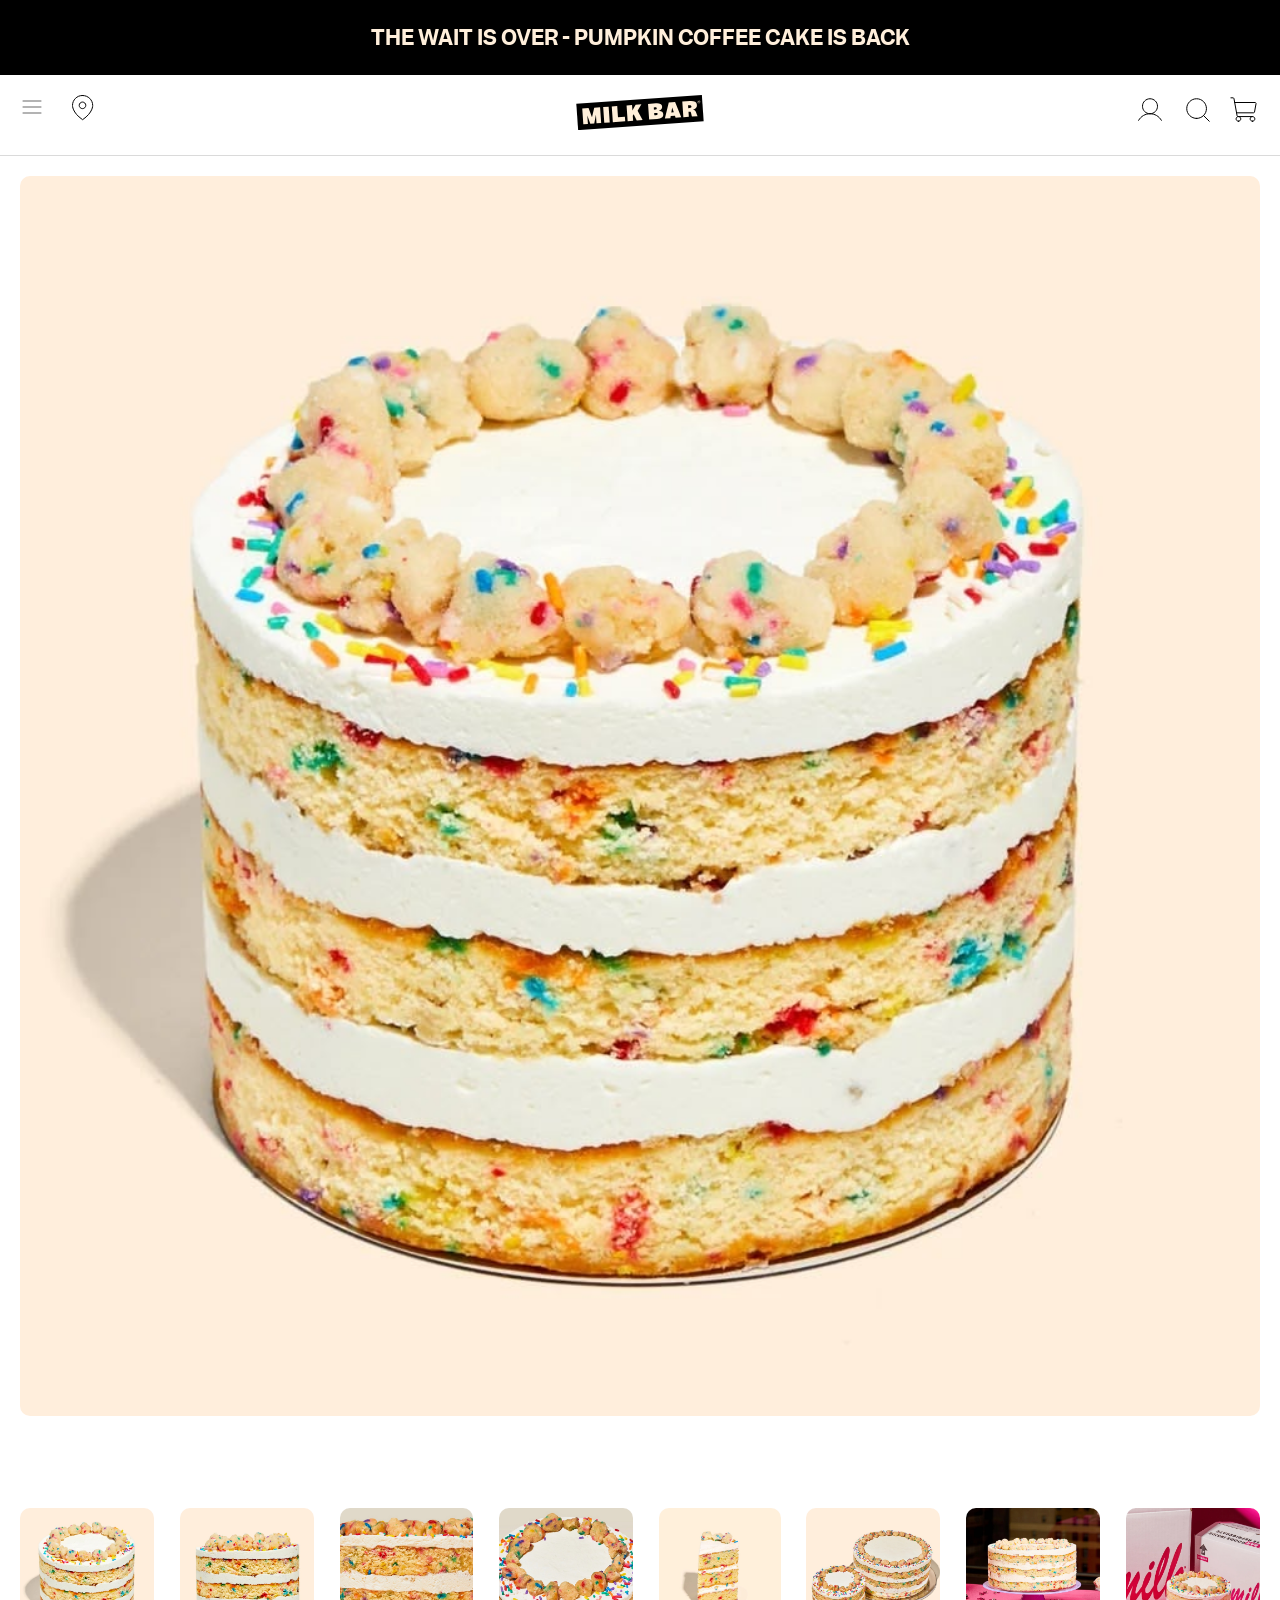
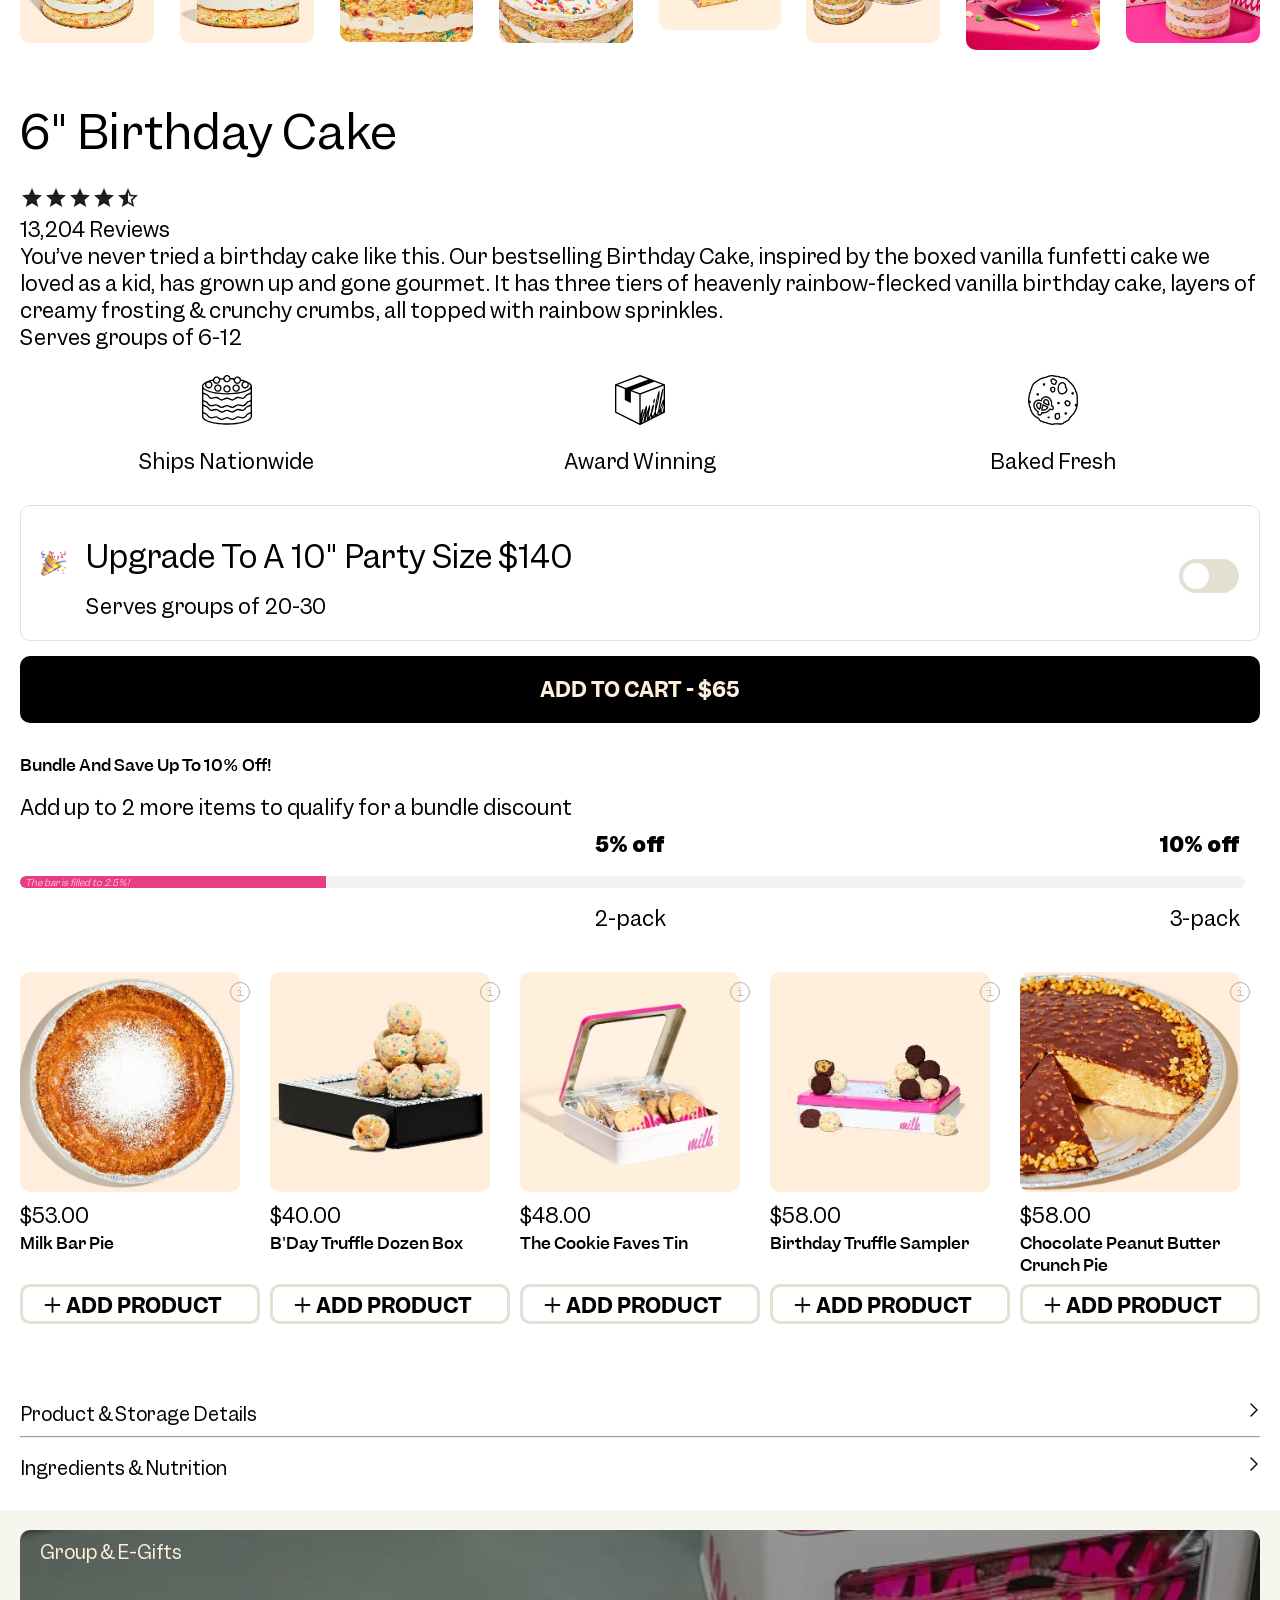
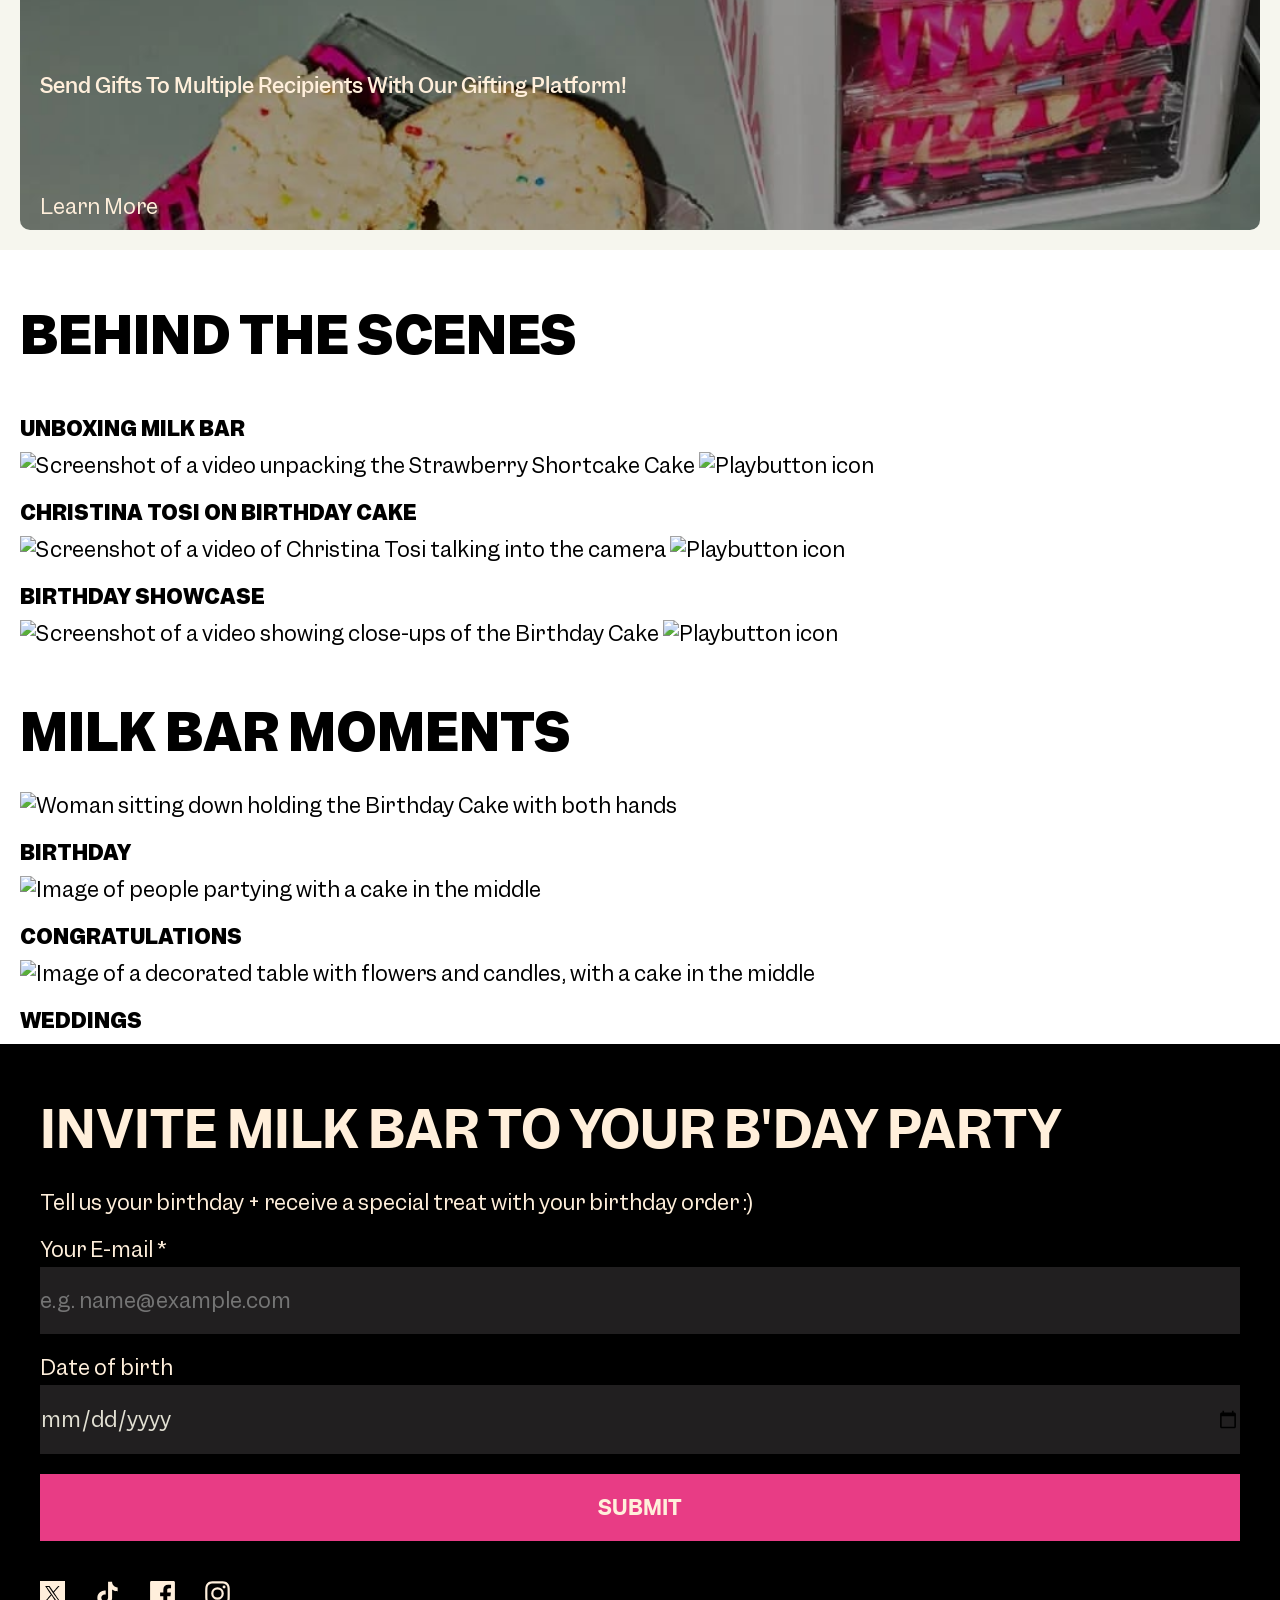
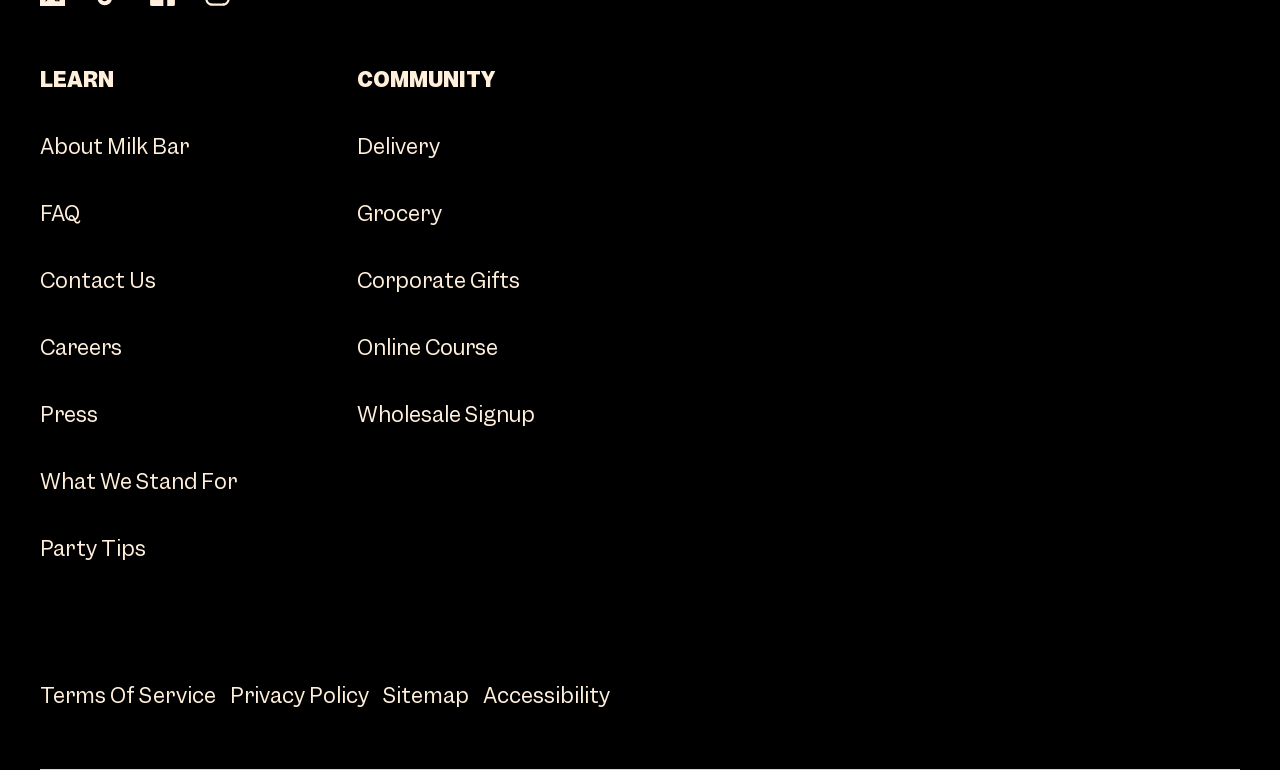
==== commit ec0549e7: "Add files via upload" ====
--- a/product.html
+++ b/product.html
@@ -10,7 +10,7 @@
 	
 	<link href="styles/styleGeneral.css" rel="stylesheet">
 	<link href="styles/styleProduct.css" rel="stylesheet">
-	<link rel="icon" type="image/svg+xml" href="images/favicon.svg">
+	<link rel="icon" type="image/x-icon" href="../basiswebsite/images/general/favicon.ico">
 </head>
 
 <body>
@@ -132,50 +132,89 @@
 			<p>2-pack</p>
 			<p><strong>10% off</strong></p>
 			<p>3-pack</p>
-			<p><svg height="120" width="300" xmlns="http://www.w3.org/2000/svg">
-  			<g fill="none" stroke="grey" stroke-width="10">
-    		<path stroke-linecap="round" d="M10 50 l215 0" />
-  			</g>
-			</svg></p>
+			<p>The bar is filled to 2.5%!</p>
 		</section>
 		
 		<section>
 			<h2>You may also like</h2>
 			<ul>
 				<li>
-					<img src="" alt="Photo of three layered white and strawberry icing cake">
-					<img src="" alt="More information icon">
-					<h3>Strawberry Shortcake Cake</h3>
-					<p>$65</p>
-					<button><img src="" alt="Plus icon">Add product</button>
-				</li>
-				<li>
-					<img src="" alt="Photo of an orange cake with coconut flakes">
-					<img src="" alt="More information icon">
+					<img src="images/productpage/productSection5-1.jpeg" alt="Photo of orange cake with sugar">
+					<svg width="20" height="20" viewBox="0 0 20 20" fill="none" xmlns="http://www.w3.org/2000/svg">
+                <circle cx="10" cy="10" r="9.5" stroke="#B3B0A2"></circle>
+                <path d="M10.886 13.048L11.194 13.356H13.476V14H7.49805V13.356H9.90605L10.214 13.048V9.016L9.90605 8.708H7.49805V8.064H10.886V13.048ZM9.52805 5.726C9.52805 5.264 9.87805 4.914 10.312 4.914C10.788 4.914 11.138 5.264 11.138 5.726C11.138 6.174 10.788 6.524 10.312 6.524C9.87805 6.524 9.52805 6.174 9.52805 5.726Z" fill="#B3B0A2"></path>
+                	</svg>
 					<h3>Milk Bar Pie</h3>
-					<p>$53</p>
-					<button><img src="" alt="Plus icon">Add product</button>
-				</li>
-				<li>
-					<img src="" alt="Photo of little cakeballs on a box">
-					<img src="" alt="More information icon">
+					<p>$53.00</p>
+					<button><svg width="17" height="16" viewBox="0 0 17 16" style="margin-right: 5px;margin-left: -15px;" fill="none" xmlns="http://www.w3.org/2000/svg">
+                    <path d="M16.3125 8C16.3125 8.24864 16.2137 8.4871 16.0379 8.66291C15.8621 8.83873 15.6236 8.9375 15.375 8.9375H9.4375V14.875C9.4375 15.1236 9.33873 15.3621 9.16291 15.5379C8.9871 15.7137 8.74864 15.8125 8.5 15.8125C8.25136 15.8125 8.0129 15.7137 7.83709 15.5379C7.66127 15.3621 7.5625 15.1236 7.5625 14.875V8.9375H1.625C1.37636 8.9375 1.1379 8.83873 0.962087 8.66291C0.786272 8.4871 0.6875 8.24864 0.6875 8C0.6875 7.75136 0.786272 7.5129 0.962087 7.33709C1.1379 7.16127 1.37636 7.0625 1.625 7.0625H7.5625V1.125C7.5625 0.87636 7.66127 0.637903 7.83709 0.462087C8.0129 0.286272 8.25136 0.1875 8.5 0.1875C8.74864 0.1875 8.9871 0.286272 9.16291 0.462087C9.33873 0.637903 9.4375 0.87636 9.4375 1.125V7.0625H15.375C15.6236 7.0625 15.8621 7.16127 16.0379 7.33709C16.2137 7.5129 16.3125 7.75136 16.3125 8Z" fill="#141310"></path>
+                    </svg>Add product</button>
+				</li>
+				<li>
+					<img src="images/productpage/productSection5-2.jpeg" alt="Photo of orange cake with sugar">
+					<svg width="20" height="20" viewBox="0 0 20 20" fill="none" xmlns="http://www.w3.org/2000/svg">
+                <circle cx="10" cy="10" r="9.5" stroke="#B3B0A2"></circle>
+                <path d="M10.886 13.048L11.194 13.356H13.476V14H7.49805V13.356H9.90605L10.214 13.048V9.016L9.90605 8.708H7.49805V8.064H10.886V13.048ZM9.52805 5.726C9.52805 5.264 9.87805 4.914 10.312 4.914C10.788 4.914 11.138 5.264 11.138 5.726C11.138 6.174 10.788 6.524 10.312 6.524C9.87805 6.524 9.52805 6.174 9.52805 5.726Z" fill="#B3B0A2"></path>
+                </svg>
 					<h3>B'Day Truffle Dozen Box</h3>
-					<p>$40</p>
-					<button><img src="" alt="Plus icon">Add product</button>
+					<p>$40.00</p>
+					<button><svg width="17" height="16" viewBox="0 0 17 16" style="margin-right: 5px;margin-left: -15px;" fill="none" xmlns="http://www.w3.org/2000/svg">
+                    <path d="M16.3125 8C16.3125 8.24864 16.2137 8.4871 16.0379 8.66291C15.8621 8.83873 15.6236 8.9375 15.375 8.9375H9.4375V14.875C9.4375 15.1236 9.33873 15.3621 9.16291 15.5379C8.9871 15.7137 8.74864 15.8125 8.5 15.8125C8.25136 15.8125 8.0129 15.7137 7.83709 15.5379C7.66127 15.3621 7.5625 15.1236 7.5625 14.875V8.9375H1.625C1.37636 8.9375 1.1379 8.83873 0.962087 8.66291C0.786272 8.4871 0.6875 8.24864 0.6875 8C0.6875 7.75136 0.786272 7.5129 0.962087 7.33709C1.1379 7.16127 1.37636 7.0625 1.625 7.0625H7.5625V1.125C7.5625 0.87636 7.66127 0.637903 7.83709 0.462087C8.0129 0.286272 8.25136 0.1875 8.5 0.1875C8.74864 0.1875 8.9871 0.286272 9.16291 0.462087C9.33873 0.637903 9.4375 0.87636 9.4375 1.125V7.0625H15.375C15.6236 7.0625 15.8621 7.16127 16.0379 7.33709C16.2137 7.5129 16.3125 7.75136 16.3125 8Z" fill="#141310"></path>
+                    </svg>Add product</button>
+				</li>
+				<li>
+					<img src="images/productpage/productSection5-3.jpeg" alt="Photo of orange cake with sugar">
+					<svg width="20" height="20" viewBox="0 0 20 20" fill="none" xmlns="http://www.w3.org/2000/svg">
+                <circle cx="10" cy="10" r="9.5" stroke="#B3B0A2"></circle>
+                <path d="M10.886 13.048L11.194 13.356H13.476V14H7.49805V13.356H9.90605L10.214 13.048V9.016L9.90605 8.708H7.49805V8.064H10.886V13.048ZM9.52805 5.726C9.52805 5.264 9.87805 4.914 10.312 4.914C10.788 4.914 11.138 5.264 11.138 5.726C11.138 6.174 10.788 6.524 10.312 6.524C9.87805 6.524 9.52805 6.174 9.52805 5.726Z" fill="#B3B0A2"></path>
+                </svg>
+					<h3>The Cookie Faves Tin</h3>
+					<p>$48.00</p>
+					<button><svg width="17" height="16" viewBox="0 0 17 16" style="margin-right: 5px;margin-left: -15px;" fill="none" xmlns="http://www.w3.org/2000/svg">
+                    <path d="M16.3125 8C16.3125 8.24864 16.2137 8.4871 16.0379 8.66291C15.8621 8.83873 15.6236 8.9375 15.375 8.9375H9.4375V14.875C9.4375 15.1236 9.33873 15.3621 9.16291 15.5379C8.9871 15.7137 8.74864 15.8125 8.5 15.8125C8.25136 15.8125 8.0129 15.7137 7.83709 15.5379C7.66127 15.3621 7.5625 15.1236 7.5625 14.875V8.9375H1.625C1.37636 8.9375 1.1379 8.83873 0.962087 8.66291C0.786272 8.4871 0.6875 8.24864 0.6875 8C0.6875 7.75136 0.786272 7.5129 0.962087 7.33709C1.1379 7.16127 1.37636 7.0625 1.625 7.0625H7.5625V1.125C7.5625 0.87636 7.66127 0.637903 7.83709 0.462087C8.0129 0.286272 8.25136 0.1875 8.5 0.1875C8.74864 0.1875 8.9871 0.286272 9.16291 0.462087C9.33873 0.637903 9.4375 0.87636 9.4375 1.125V7.0625H15.375C15.6236 7.0625 15.8621 7.16127 16.0379 7.33709C16.2137 7.5129 16.3125 7.75136 16.3125 8Z" fill="#141310"></path>
+                    </svg>Add product</button>
+				</li>
+				<li>
+					<img src="images/productpage/productSection5-4.jpeg" alt="Photo of orange cake with sugar">
+					<svg width="20" height="20" viewBox="0 0 20 20" fill="none" xmlns="http://www.w3.org/2000/svg">
+                <circle cx="10" cy="10" r="9.5" stroke="#B3B0A2"></circle>
+                <path d="M10.886 13.048L11.194 13.356H13.476V14H7.49805V13.356H9.90605L10.214 13.048V9.016L9.90605 8.708H7.49805V8.064H10.886V13.048ZM9.52805 5.726C9.52805 5.264 9.87805 4.914 10.312 4.914C10.788 4.914 11.138 5.264 11.138 5.726C11.138 6.174 10.788 6.524 10.312 6.524C9.87805 6.524 9.52805 6.174 9.52805 5.726Z" fill="#B3B0A2"></path>
+                </svg>
+					<h3>Birthday Truffle Sampler</h3>
+					<p>$58.00</p>
+					<button><svg width="17" height="16" viewBox="0 0 17 16" style="margin-right: 5px;margin-left: -15px;" fill="none" xmlns="http://www.w3.org/2000/svg">
+                    <path d="M16.3125 8C16.3125 8.24864 16.2137 8.4871 16.0379 8.66291C15.8621 8.83873 15.6236 8.9375 15.375 8.9375H9.4375V14.875C9.4375 15.1236 9.33873 15.3621 9.16291 15.5379C8.9871 15.7137 8.74864 15.8125 8.5 15.8125C8.25136 15.8125 8.0129 15.7137 7.83709 15.5379C7.66127 15.3621 7.5625 15.1236 7.5625 14.875V8.9375H1.625C1.37636 8.9375 1.1379 8.83873 0.962087 8.66291C0.786272 8.4871 0.6875 8.24864 0.6875 8C0.6875 7.75136 0.786272 7.5129 0.962087 7.33709C1.1379 7.16127 1.37636 7.0625 1.625 7.0625H7.5625V1.125C7.5625 0.87636 7.66127 0.637903 7.83709 0.462087C8.0129 0.286272 8.25136 0.1875 8.5 0.1875C8.74864 0.1875 8.9871 0.286272 9.16291 0.462087C9.33873 0.637903 9.4375 0.87636 9.4375 1.125V7.0625H15.375C15.6236 7.0625 15.8621 7.16127 16.0379 7.33709C16.2137 7.5129 16.3125 7.75136 16.3125 8Z" fill="#141310"></path>
+                    </svg>Add product</button>
+				</li>
+				<li>
+					<img src="images/productpage/productSection5-5.jpeg" alt="Photo of orange cake with sugar">
+					<svg width="20" height="20" viewBox="0 0 20 20" fill="none" xmlns="http://www.w3.org/2000/svg">
+                <circle cx="10" cy="10" r="9.5" stroke="#B3B0A2"></circle>
+                <path d="M10.886 13.048L11.194 13.356H13.476V14H7.49805V13.356H9.90605L10.214 13.048V9.016L9.90605 8.708H7.49805V8.064H10.886V13.048ZM9.52805 5.726C9.52805 5.264 9.87805 4.914 10.312 4.914C10.788 4.914 11.138 5.264 11.138 5.726C11.138 6.174 10.788 6.524 10.312 6.524C9.87805 6.524 9.52805 6.174 9.52805 5.726Z" fill="#B3B0A2"></path>
+                </svg>
+					<h3>Chocolate Peanut Butter Crunch Pie</h3>
+					<p>$58.00</p>
+					<button><svg width="17" height="16" viewBox="0 0 17 16" style="margin-right: 5px;margin-left: -15px;" fill="none" xmlns="http://www.w3.org/2000/svg">
+                    <path d="M16.3125 8C16.3125 8.24864 16.2137 8.4871 16.0379 8.66291C15.8621 8.83873 15.6236 8.9375 15.375 8.9375H9.4375V14.875C9.4375 15.1236 9.33873 15.3621 9.16291 15.5379C8.9871 15.7137 8.74864 15.8125 8.5 15.8125C8.25136 15.8125 8.0129 15.7137 7.83709 15.5379C7.66127 15.3621 7.5625 15.1236 7.5625 14.875V8.9375H1.625C1.37636 8.9375 1.1379 8.83873 0.962087 8.66291C0.786272 8.4871 0.6875 8.24864 0.6875 8C0.6875 7.75136 0.786272 7.5129 0.962087 7.33709C1.1379 7.16127 1.37636 7.0625 1.625 7.0625H7.5625V1.125C7.5625 0.87636 7.66127 0.637903 7.83709 0.462087C8.0129 0.286272 8.25136 0.1875 8.5 0.1875C8.74864 0.1875 8.9871 0.286272 9.16291 0.462087C9.33873 0.637903 9.4375 0.87636 9.4375 1.125V7.0625H15.375C15.6236 7.0625 15.8621 7.16127 16.0379 7.33709C16.2137 7.5129 16.3125 7.75136 16.3125 8Z" fill="#141310"></path>
+                    </svg>Add product</button>
 				</li>
 			</ul>
 		</section>
 
 		<section>
 			<h2>Product & Storage Details</h2>
-			<img src="" alt="Arrow pointing to the right">
-
-			<h2>Ingredients & Nutrition</h2>
-			<img src="" alt="Arrow pointing to the right">
+			<svg width="8" height="14" viewBox="0 0 8 14" fill="none" xmlns="http://www.w3.org/2000/svg">
+                      <path d="M1 13L7 7L1 1" stroke="black" stroke-width="1.33333" stroke-linecap="round" stroke-linejoin="round"></path></svg>
+			<hr>
+			<h3>Ingredients & Nutrition</h3>
+			<svg width="8" height="14" viewBox="0 0 8 14" fill="none" xmlns="http://www.w3.org/2000/svg">
+                      <path d="M1 13L7 7L1 1" stroke="black" stroke-width="1.33333" stroke-linecap="round" stroke-linejoin="round"></path></svg>
 		</section>
 
 		<section>
 			<h2>Group & E-Gifts</h2>
+			<img src="images/productpage/productSection7-1.jpeg" alt="">
+			<!-- Decoratieve img, dus geen alt tekst -->
 			<h3>Send gifts to multiple recipients with our gifting platform!</h3>
 			<p>Learn more</p>
 		</section>
@@ -185,7 +224,7 @@
 			<ul>
 				<li>
 					<h3>Unboxing Milk Bar</h3>
-					<img src="" alt="Screenshot of a video unpacking the Strawberry Shortcake Cake">
+					<img src="images/productpage/" alt="Screenshot of a video unpacking the Strawberry Shortcake Cake">
 					<img src="" alt="Playbutton icon">
 				</li>
 				<li>
--- a/styles/styleGeneral.css
+++ b/styles/styleGeneral.css
@@ -14,6 +14,12 @@
     font-family: "Garnett";
     src: url("../fonts/garnettRegular.woff2")format("woff2");
     font-weight: 400;
+}
+
+@font-face {
+    font-family: "Garnett";
+    src: url("../fonts/garnettMedium.woff2")format("woff2");
+    font-weight: 500;
 }
 
 @font-face {
@@ -65,6 +71,10 @@
 	--color-primary: #e83c85;
 	--color-secundary: #ffefdb;
     --color-borders: #e2e0d3;
+
+    --color-light-lines: #f2f2f2;
+    --color-light-pink: #f8c3da;
+    --color-light-grey: #f6f6ee;
 }
 
 
@@ -328,56 +338,6 @@
 
 
 
-/*********************/
-/*  OVERIGE STYLING  */
-/*********************/
-
-/* DERDE SECTIE VAN DE PAGINA HEEFT EEN ROZE SCROLLBAR */
-
-main > section:nth-of-type(3) ::-webkit-scrollbar {
-    width: 2px;
-}
-
-main > section:nth-of-type(3) ::-webkit-scrollbar-track {
-    background-color: #f8c3da;
-    margin-left: 1em;
-    margin-right: 1em;
-    border-radius: 30px;
-
-}
-
-main > section:nth-of-type(3) ::-webkit-scrollbar-thumb {
-    background-color: var(--color-primary);
-    border-radius: 30px;
-}
-
-/* https://www.youtube.com/watch?v=lvKK2fs6h4I */
-
-
-
-/* VIJFDE SECTIE VAN DE PAGINA HEEFT EEN ROZE SCROLLBAR */
-
-main > section:nth-of-type(5) ::-webkit-scrollbar {
-    width: 0.1em;
-}
-
-main > section:nth-of-type(5) ::-webkit-scrollbar-track {
-    background-color: #f8c3da;
-    margin-left: 1em;
-    margin-right: 1em;
-    border-radius: 30px;
-
-}
-
-main > section:nth-of-type(5) ::-webkit-scrollbar-thumb {
-    background-color: var(--color-primary);
-    border-radius: 30px;
-}
-
-/* https://www.youtube.com/watch?v=lvKK2fs6h4I */
-
-
-
 
 
 /************/
@@ -414,6 +374,7 @@
     padding-top: 1em;
     padding-bottom: 1em;
     background-color: #211f20;
+    color: var(--color-borders);
     border-style: none;
 }
 
--- a/styles/styleProduct.css
+++ b/styles/styleProduct.css
@@ -2,19 +2,28 @@
 /*    PRODUCT-PAGINA   */
 /***********************/
 
-main {
+ main {
     margin-left: 1em;
     margin-right: 1em;
 }
+
+
+
+
+
 /*******************************/
 /*  6" BIRTHDAY CAKE SECTION   */
 /*******************************/
 
+
+/* body > main > section:nth-of-type(1) {
+    margin-right: 1em;
+} */
+
 body > main > section:nth-of-type(1) img {
     border-radius: 10px;
     width: 100%;
 
-    /* display: block; */
     margin-top: 1em;
 }
 
@@ -77,23 +86,9 @@
 /*  6" BIRTHDAY CAKE SECTION | RESPONSIVENESS   */
 /************************************************/
 
-@media only screen and (min-width: 1280px) { 
-    body > main > section:nth-of-type(1) {
-        flex-direction: row;
-    }
-
-    body > main > section:nth-of-type(1) ul {
-        order: 2;
-    }
-
-    body > main > section > nav {
-        flex-basis: min(14.4%, 8em);
-        flex-shrink: 0;
-
-        flex-direction: column;
-        order: 1;
-    }
-}
+/* DIT STAAT IN CRAFT, IK HEB HIER NOG GEEN OPLOSSING VOOR */
+
+
 
 
 
@@ -102,6 +97,10 @@
 /***************************/
 /*  THE BENEFITS SECTION   */
 /***************************/
+
+/* body > main > section:nth-of-type(2) {
+    margin-right: 1em;
+} */
 
 main > section:nth-of-type(2) h2 {
     clip: rect(0 0 0 0);
@@ -140,6 +139,8 @@
 
     text-transform: capitalize;
     font-weight: 300;
+
+    text-align: center;
 }
 
 main > section:nth-of-type(2) > img:nth-of-type(2) {
@@ -160,6 +161,7 @@
     text-transform: capitalize;
     font-weight: 300;
 
+    text-align: center;
 }
 
 main > section:nth-of-type(2) > img:nth-of-type(3) {
@@ -179,6 +181,8 @@
 
     text-transform: capitalize;
     font-weight: 300;
+
+    text-align: center;
 }
 
 main > section:nth-of-type(2) img {
@@ -193,6 +197,10 @@
 /*************************************************/
 /*  "UPGRADE TO A 10" PARTY SIZE $140" SECTION   */
 /*************************************************/
+
+/* body > main > section:nth-of-type(3) {
+    margin-right: 1em;
+} */
 
 .switch {
     position: relative;
@@ -214,7 +222,7 @@
   left: 0;
   right: 0;
   bottom: 0;
-  background-color: #ccc;
+  background-color: var(--color-borders);
   -webkit-transition: .4s;
   transition: .4s;
 }
@@ -315,10 +323,12 @@
 
 main > button:first-of-type {
     margin-left: 0;
-    margin-right: 0;
-
     width: 100%;
 }
+
+
+
+
 
 
 
@@ -327,21 +337,25 @@
 /*  "BUNDLE AND SAVE UP TO 10% OFF!" SECTION   */
 /***********************************************/
 
-main > section:nth-of-type(4) > h2 {
-    text-transform: capitalize;
-    font-weight: 600;
-    font-size: medium;
-
-    grid-column-start: 1;
-    grid-column-end: -1;
-
-    grid-row-start: 1;
-}
 
 main > section:nth-of-type(4) {
     display: grid;
     grid-template-columns: 1fr 1fr 1fr;
-    grid-template-rows: 1fr 1fr 1fr 1fr 1fr;
+    grid-template-rows: auto auto 1fr 1fr 1fr;
+    row-gap: 10px;
+
+    margin-right: 1em;
+}
+
+main > section:nth-of-type(4) > h2 {
+    text-transform: capitalize;
+    font-weight: 500;
+    font-size: medium;
+
+    grid-column-start: 1;
+    grid-column-end: -1;
+
+    grid-row-start: 1;
 }
 
 main > section:nth-of-type(4) > p:first-of-type {
@@ -399,4 +413,277 @@
 
     align-self: center;
     justify-self: start;
-}+    width: 100%;
+    height: 12px;
+    border-radius: 20px;
+    padding-left: 5px;
+
+    font-size: xx-small;
+    font-style: italic;
+    color: var(--color-light-pink);
+
+    background: linear-gradient(to right, var(--color-primary) 25%, var(--color-light-lines) 25%);
+    /* https://www.w3schools.com/css/css3_gradients.asp */
+}
+
+
+
+
+
+
+
+
+
+/**********************************/
+/*  "YOU MAY ALSO LIKE" SECTION   */
+/**********************************/
+
+main > section:nth-of-type(5) h2 {
+    clip: rect(0 0 0 0);
+    clip-path: inset(50%);
+    height: 1px;
+    overflow: hidden;
+    position: absolute;
+    white-space: nowrap;
+    width: 1px;
+}
+/* https://www.a11yproject.com/posts/how-to-hide-content/ */
+
+main > section:nth-of-type(5) {
+    margin-right: -1em;
+    padding-top: 2em;
+}
+/* Het lukte mij niet om op de vijfde section geen margin te hebben, omdat ik op mijn main 1em margin-right heb staan, deze link heeft mij hierbij geholpen https://stackoverflow.com/questions/11495200/how-do-negative-margins-in-css-work-and-why-is-margin-top-5-margin-bottom5 */
+
+main > section:nth-of-type(5) ul {
+	display: grid;
+	grid-template-rows: auto;
+	grid-template-columns: 1fr 1fr 1fr 1fr 1fr;
+	overflow-x: scroll;
+
+	column-gap: .5em;
+	padding-bottom: 2em;
+    padding-right: 1em;
+}
+
+main > section:nth-of-type(5) > ul li {
+	display:grid;
+	grid-template-rows: 220px 30px auto 40px;
+}
+
+main > section:nth-of-type(5) > ul li img {
+	grid-row-start:1;
+	grid-column-start:1;
+
+    width: 220px;
+    border-radius: 10px;
+}
+
+main > section:nth-of-type(5) > ul li svg:nth-of-type(1) {
+    grid-row-start:1;
+	grid-column-start:1;
+	z-index: 1;
+
+	justify-self: end;
+	align-self: start;
+
+    margin-right: 10px;
+    margin-top: 10px;
+}
+
+main > section:nth-of-type(5) > ul li p {
+    grid-row-start: 2;
+    padding-top: 10px;
+}
+
+main > section:nth-of-type(5) > ul li h3 {
+    grid-row-start: 3;
+
+    font-weight: 500;
+    padding-top: 10px;
+    text-transform: capitalize;
+    font-size: medium;
+
+    justify-self: start;
+    align-self: start;
+
+}
+
+main > section:nth-of-type(5) > ul li button {
+    grid-row-start: 4;
+    grid-row-end: 5;
+
+    grid-column-start: 1;
+    grid-column-end: 2;
+    
+    margin: 0;
+    padding: 0;
+    padding-bottom: 8px;
+
+    background-color: transparent;
+    color: var(--color-text);
+
+    border-style: solid;
+    border-color: var(--color-borders);
+}
+
+
+
+
+
+
+
+/******************************************/
+/*  "PRODUCT & STORAGE DETAILS" SECTION   */
+/******************************************/
+
+
+main > section:nth-of-type(6) {
+    margin-top: 1em;
+    display: grid;
+
+    grid-template-columns: auto 10px;
+    grid-template-rows: auto auto auto;
+}
+
+main > section:nth-of-type(6) h2, main > section:nth-of-type(6) h3 {
+    text-transform: capitalize;
+    font-weight: 400;
+    font-size: large;
+}
+
+main > section:nth-of-type(6) h2 {
+    grid-column-start: 1;
+    align-self: center;
+
+}
+
+main > section:nth-of-type(6) svg:first-of-type {
+    grid-column-start: 2;
+    align-self: center;
+}
+
+main > section:nth-of-type(6) hr {
+    grid-column-start: 1;
+    grid-column-end: 3;
+
+    grid-row-start: 2;
+
+    color: var(--color-light-lines);
+}
+
+main > section:nth-of-type(6) h3 {
+    grid-column-start: 1;
+
+    grid-row-start: 3;
+
+    align-self: center;
+}
+
+main > section:nth-of-type(6) svg:last-of-type {
+    grid-column-start: 2;
+
+    grid-row-start: 3;
+
+    align-self: center;
+}
+
+
+
+
+
+
+
+/********************************/
+/*  "GROUP & E-GIFTS" SECTION   */
+/********************************/
+
+main > section:nth-of-type(7) {
+    background-color: var(--color-light-grey);
+    margin-top: 1em;
+    margin-left: -1em;
+    margin-right: -1em;
+
+    padding-left: 20px;
+    padding-right: 20px;
+    padding-top: 20px;
+    padding-bottom: 20px;
+
+    display: grid;
+    grid-template-rows: 100px 100px 100px;
+    grid-template-columns: auto;
+}
+
+main > section:nth-of-type(7) h2 {
+    grid-row-start: 1;
+    grid-column-start: 1;
+    z-index: 1;
+
+    color: var(--color-secundary);
+    padding-left: 20px;
+
+    text-transform: capitalize;
+
+    align-self: start;
+    justify-self: start;
+
+    padding-top: 10px;
+
+    font-size: large;
+    font-weight: 400;
+}
+
+main > section:nth-of-type(7) img {
+    grid-row-start: 1;
+    grid-row-end: 4;
+    grid-column-start: 1;
+    
+	object-fit: cover;
+    width: 100%;
+    height: 300px;
+
+    border-radius: 10px;
+}
+
+main > section:nth-of-type(7) h3 {
+    grid-row-start: 2;
+    grid-column-start: 1;
+    z-index: 1;
+
+    color: var(--color-secundary);
+    padding-left: 20px;
+
+    text-transform: capitalize;
+
+    align-self: center;
+    justify-self: start;
+
+    font-weight: 500;
+}
+
+main > section:nth-of-type(7) p {
+    grid-row-start: 3;
+    grid-column-start: 1;
+    z-index: 1;
+
+    color: var(--color-secundary);
+    padding-left: 20px;
+
+    text-transform: capitalize;
+
+    align-self: end;
+    justify-self: start;
+
+    padding-bottom: 10px;
+}
+
+
+
+
+
+
+
+/**********************************/
+/*  "BEHIND THE SCENES" SECTION   */
+/**********************************/
+
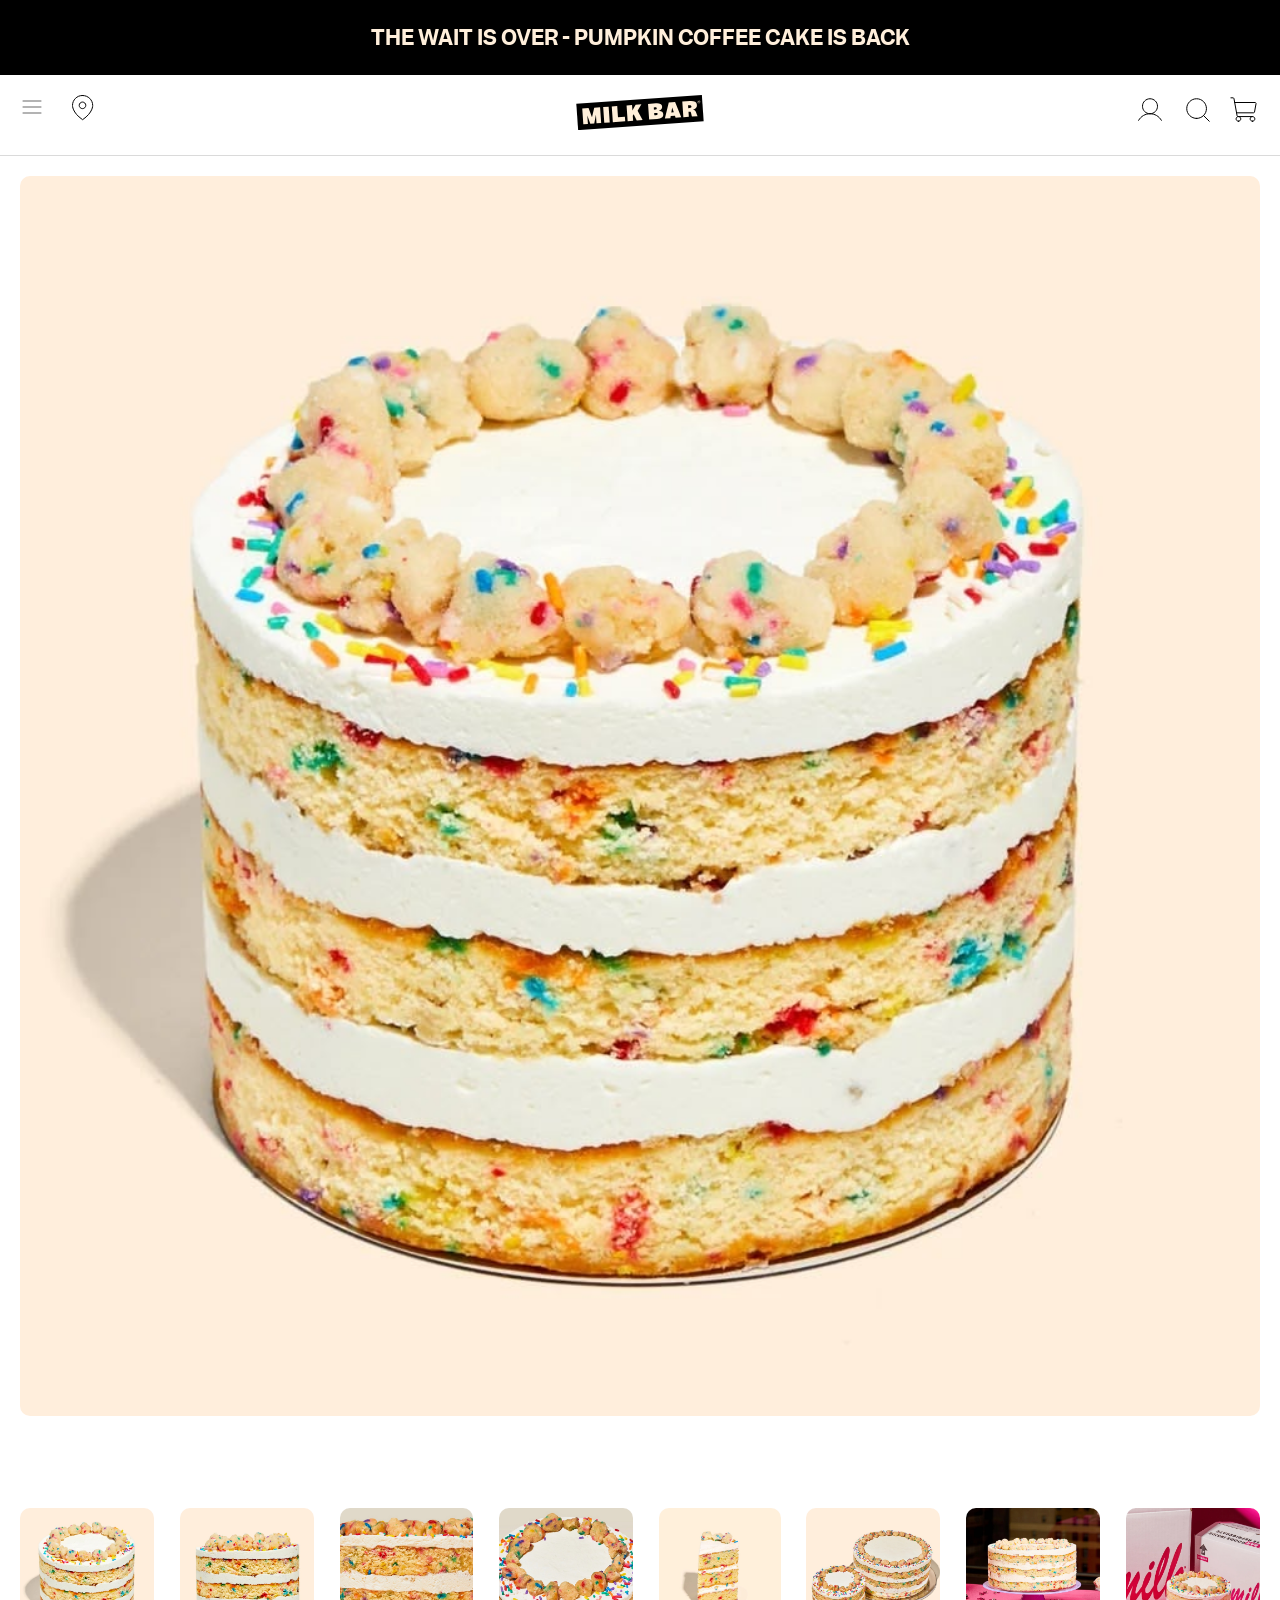
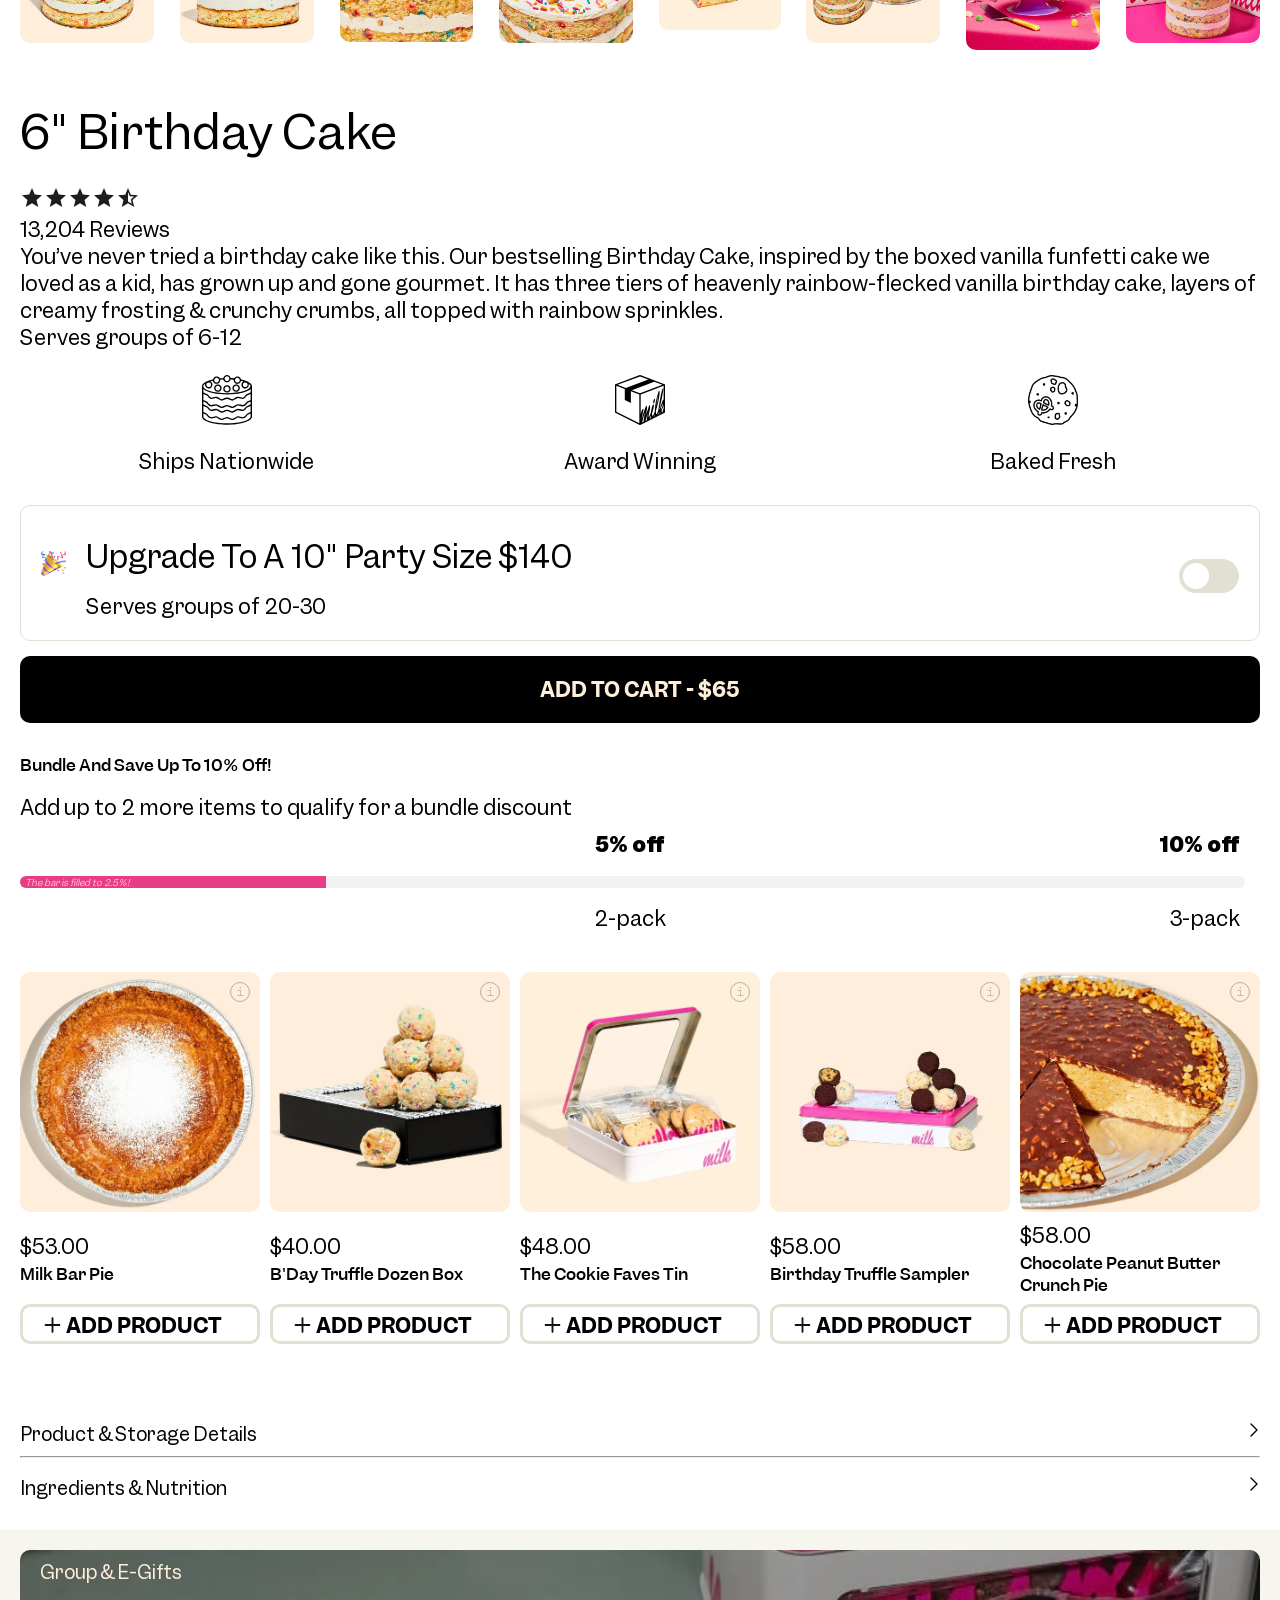
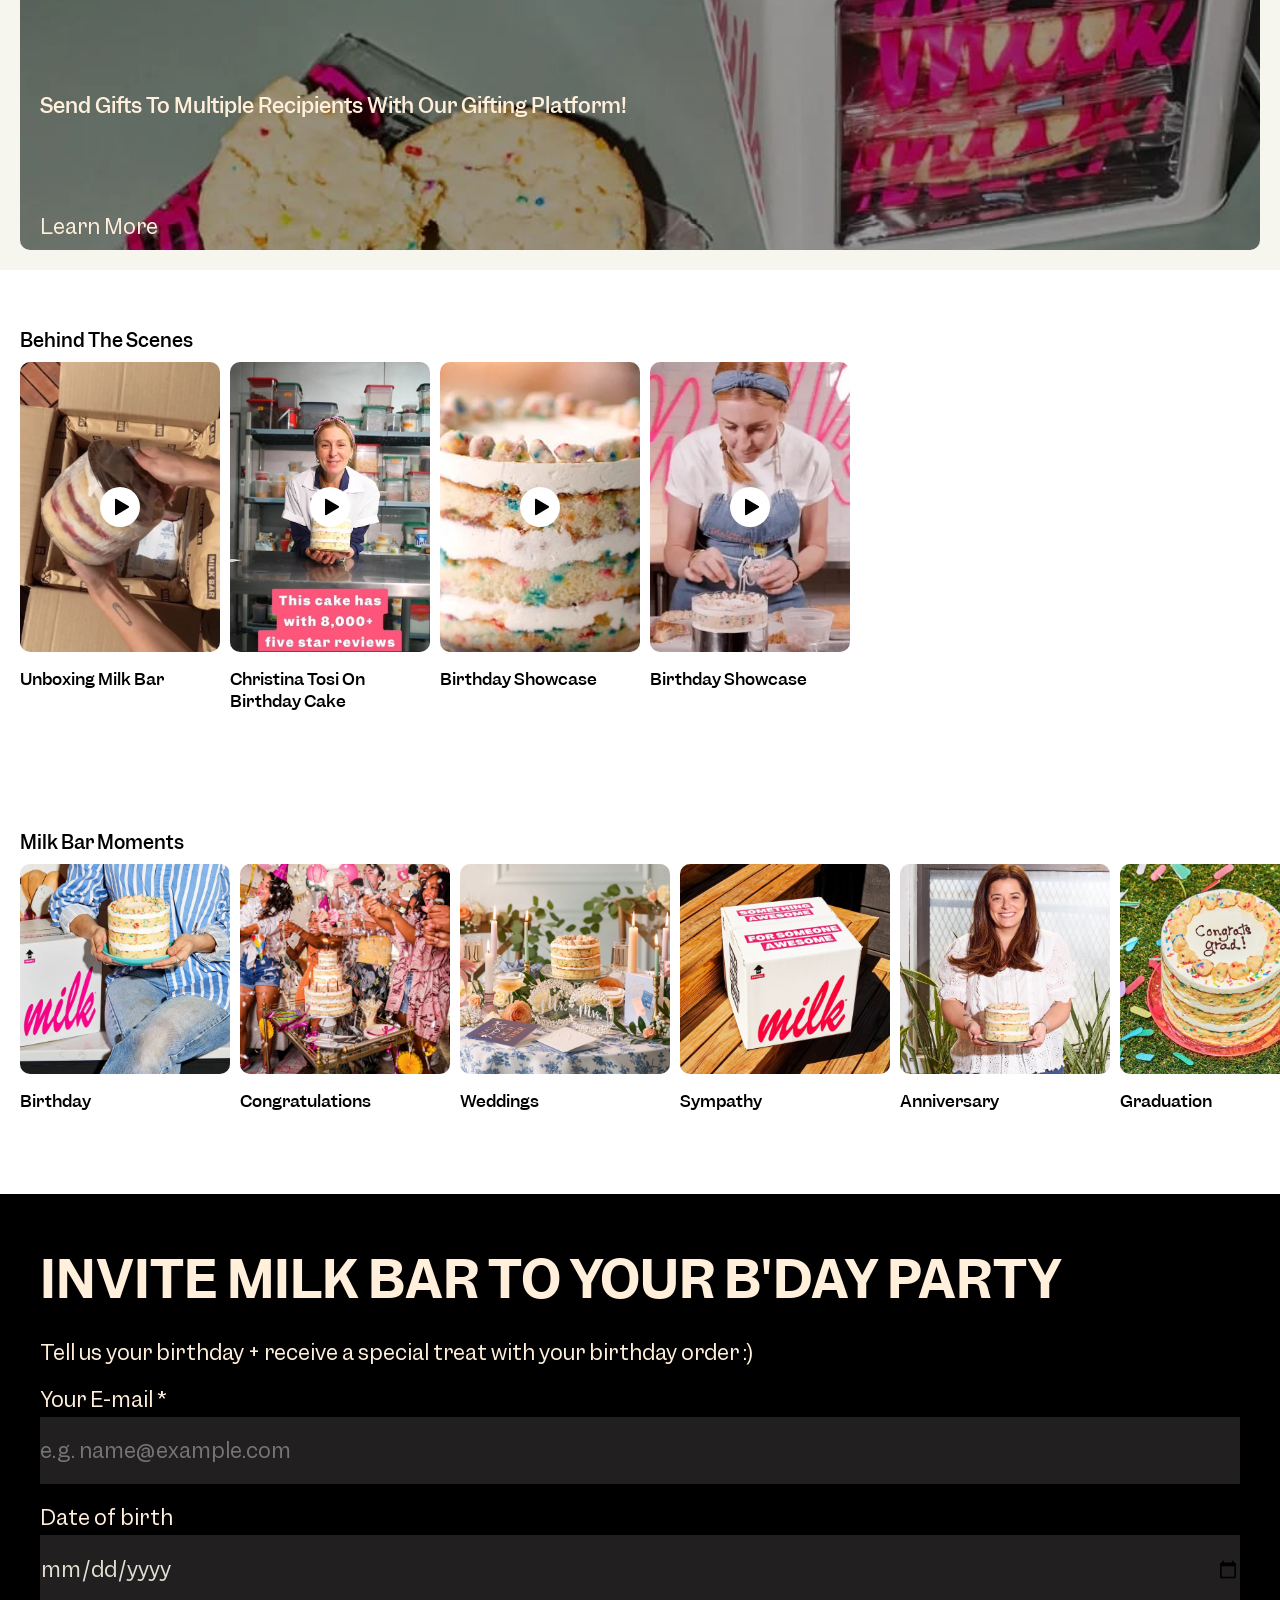
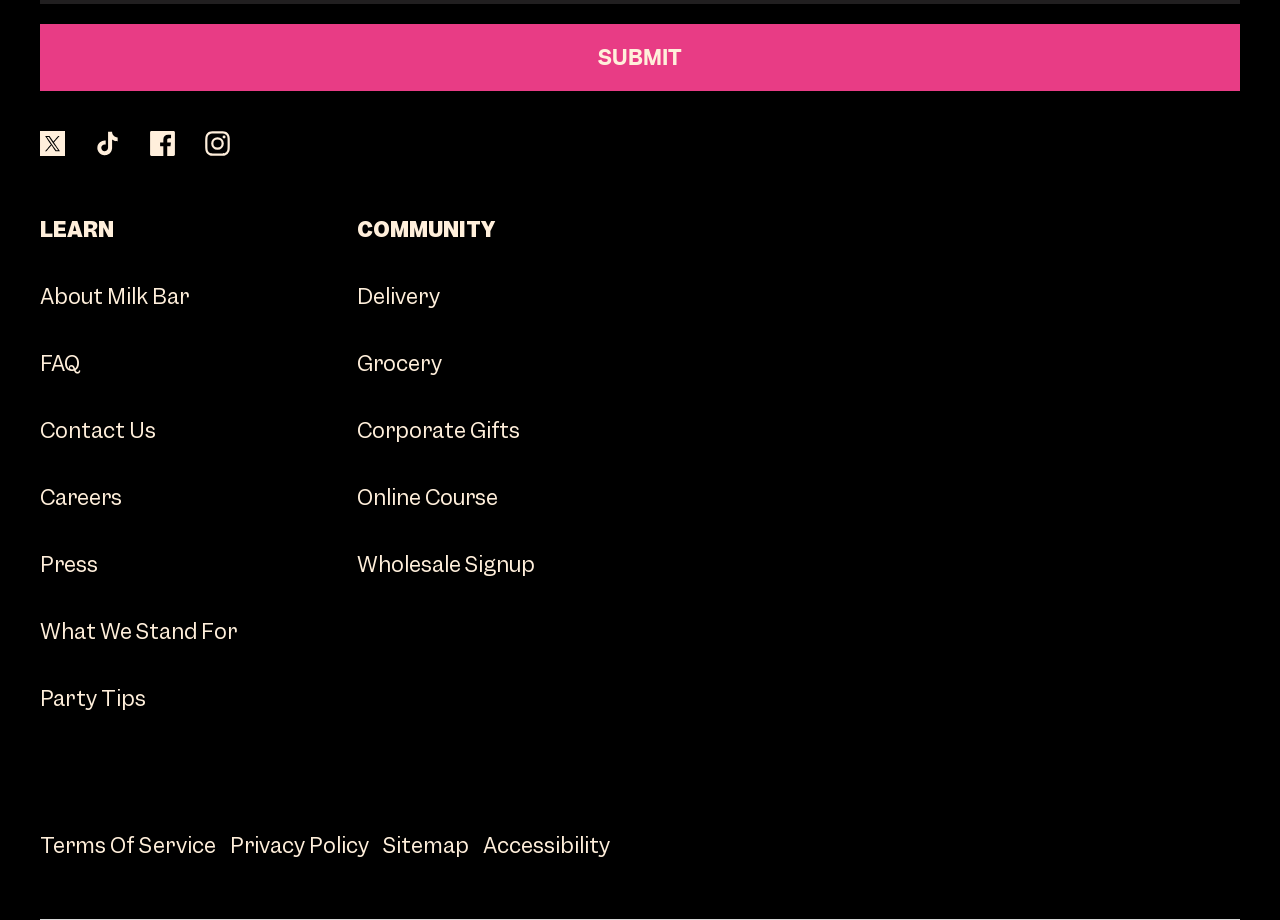
==== commit 6ea87c6d: "Add files via upload" ====
--- a/product.html
+++ b/product.html
@@ -37,7 +37,7 @@
 					<rect width="22" height="26" fill="white"></rect>
 					</clipPath>
 					</defs></svg></a></li>
-				<li><img src="images/general/navLogo.svg" alt="Milk Bar logo"></li>
+				<li><a href="index.html"><img src="images/general/navLogo.svg" alt="Milk Bar logo"></a></li>
 				<li><a href="#"><svg aria-hidden="true" width="30" height="30" viewBox="0 0 30 30" fill="none" xmlns="http://www.w3.org/2000/svg" role="img" aria-labelledby="iconAccountTitle"><title id="iconAccountTitle">Milk Bar Account Icon</title>
 					<path d="M15 18.75C19.1421 18.75 22.5 15.3921 22.5 11.25C22.5 7.10786 19.1421 3.75 15 3.75C10.8579 3.75 7.5 7.10786 7.5 11.25C7.5 15.3921 10.8579 18.75 15 18.75Z" stroke="black" stroke-miterlimit="10"></path>
 					<path d="M3.63147 25.3114C4.78408 23.3164 6.44141 21.6598 8.43696 20.508C10.4325 19.3563 12.696 18.75 15.0001 18.75C17.3041 18.75 19.5676 19.3564 21.5632 20.5082C23.5587 21.6599 25.216 23.3166 26.3686 25.3116" stroke="black" stroke-linecap="round" stroke-linejoin="round"></path></svg></a></li>				
@@ -224,18 +224,35 @@
 			<ul>
 				<li>
 					<h3>Unboxing Milk Bar</h3>
-					<img src="images/productpage/" alt="Screenshot of a video unpacking the Strawberry Shortcake Cake">
-					<img src="" alt="Playbutton icon">
+					<img src="images/productpage/productSection8-1.jpeg" alt="Screenshot of a video unpacking the Strawberry Shortcake Cake">
+					<svg width="40" height="40" viewBox="0 0 40 40" fill="none" xmlns="http://www.w3.org/2000/svg">
+                          <rect width="40" height="40" rx="20" fill="white"></rect>
+                          <path d="M15 27.2104V12.743C15 11.9707 15.838 11.4899 16.5047 11.8797L28.5609 18.9279C29.2127 19.309 29.2233 20.2472 28.5803 20.6429L16.5241 28.0621C15.8578 28.4721 15 27.9928 15 27.2104Z" fill="black"></path>
+                          </svg>
 				</li>
 				<li>
 					<h3>Christina Tosi on Birthday Cake</h3>
-					<img src="" alt="Screenshot of a video of Christina Tosi talking into the camera">
-					<img src="" alt="Playbutton icon">
+					<img src="images/productpage/productSection8-2.jpeg" alt="Screenshot of a video of Christina Tosi talking into the camera">
+					<svg width="40" height="40" viewBox="0 0 40 40" fill="none" xmlns="http://www.w3.org/2000/svg">
+                          <rect width="40" height="40" rx="20" fill="white"></rect>
+                          <path d="M15 27.2104V12.743C15 11.9707 15.838 11.4899 16.5047 11.8797L28.5609 18.9279C29.2127 19.309 29.2233 20.2472 28.5803 20.6429L16.5241 28.0621C15.8578 28.4721 15 27.9928 15 27.2104Z" fill="black"></path>
+                          </svg>
 				</li>
 				<li>
 					<h3>Birthday Showcase</h3>
-					<img src="" alt="Screenshot of a video showing close-ups of the Birthday Cake">
-					<img src="" alt="Playbutton icon">
+					<img src="images/productpage/productSection8-3.jpeg" alt="Screenshot of a video showing close-ups of the Birthday Cake">
+					<svg width="40" height="40" viewBox="0 0 40 40" fill="none" xmlns="http://www.w3.org/2000/svg">
+                          <rect width="40" height="40" rx="20" fill="white"></rect>
+                          <path d="M15 27.2104V12.743C15 11.9707 15.838 11.4899 16.5047 11.8797L28.5609 18.9279C29.2127 19.309 29.2233 20.2472 28.5803 20.6429L16.5241 28.0621C15.8578 28.4721 15 27.9928 15 27.2104Z" fill="black"></path>
+                          </svg>
+				</li>
+				<li>
+					<h3>Birthday Showcase</h3>
+					<img src="images/productpage/productSection8-4.jpeg" alt="Screenshot of a video showing close-ups of the Birthday Cake">
+					<svg width="40" height="40" viewBox="0 0 40 40" fill="none" xmlns="http://www.w3.org/2000/svg">
+                          <rect width="40" height="40" rx="20" fill="white"></rect>
+                          <path d="M15 27.2104V12.743C15 11.9707 15.838 11.4899 16.5047 11.8797L28.5609 18.9279C29.2127 19.309 29.2233 20.2472 28.5803 20.6429L16.5241 28.0621C15.8578 28.4721 15 27.9928 15 27.2104Z" fill="black"></path>
+                          </svg>
 				</li>
 			</ul>
 		</section>
@@ -244,16 +261,32 @@
 			<h2>Milk Bar Moments</h2>
 			<ul>
 				<li>
-					<img src="" alt="Woman sitting down holding the Birthday Cake with both hands">
+					<img src="images/productpage/productSection9-1.jpeg" alt="Woman sitting down holding the Birthday Cake with both hands">
 					<h3>Birthday</h3>
 				</li>
 				<li>
-					<img src="" alt="Image of people partying with a cake in the middle">
+					<img src="images/productpage/productSection9-2.jpeg" alt="Image of people partying with a cake in the middle">
 					<h3>Congratulations</h3>
 				</li>
 				<li>
-					<img src="" alt="Image of a decorated table with flowers and candles, with a cake in the middle">
+					<img src="images/productpage/productSection9-3.jpeg" alt="Image of a decorated table with flowers and candles, with a cake in the middle">
 					<h3>Weddings</h3>
+				</li>
+				<li>
+					<img src="images/productpage/productSection9-4.jpeg" alt="Image of a decorated table with flowers and candles, with a cake in the middle">
+					<h3>Sympathy</h3>
+				</li>
+				<li>
+					<img src="images/productpage/productSection9-5.jpeg" alt="Image of a decorated table with flowers and candles, with a cake in the middle">
+					<h3>Anniversary</h3>
+				</li>
+				<li>
+					<img src="images/productpage/productSection9-6.jpeg" alt="Image of a decorated table with flowers and candles, with a cake in the middle">
+					<h3>Graduation</h3>
+				</li>
+				<li>
+					<img src="images/productpage/productSection9-7.jpeg" alt="Image of a decorated table with flowers and candles, with a cake in the middle">
+					<h3>Get Well Soon</h3>
 				</li>
 			</ul>
 		</section>
--- a/styles/styleProduct.css
+++ b/styles/styleProduct.css
@@ -468,14 +468,14 @@
 
 main > section:nth-of-type(5) > ul li {
 	display:grid;
-	grid-template-rows: 220px 30px auto 40px;
+	grid-template-rows: auto 30px auto 40px;
 }
 
 main > section:nth-of-type(5) > ul li img {
 	grid-row-start:1;
 	grid-column-start:1;
 
-    width: 220px;
+    width: 100%;
     border-radius: 10px;
 }
 
@@ -570,6 +570,7 @@
     grid-row-start: 2;
 
     color: var(--color-light-lines);
+    align-self: center;
 }
 
 main > section:nth-of-type(6) h3 {
@@ -687,3 +688,124 @@
 /*  "BEHIND THE SCENES" SECTION   */
 /**********************************/
 
+
+main > section:nth-of-type(8) {
+    margin-right: -1em;
+    padding-top: 2em;
+}
+
+main > section:nth-of-type(8) h2 {
+    text-transform: capitalize;
+    font-size: large;
+    font-weight: 500;
+}
+
+main > section:nth-of-type(8) ul {
+	display: grid;
+	grid-template-rows: auto;
+	grid-template-columns: 200px 200px 200px 200px;
+	overflow-x: scroll;
+
+	column-gap: .5em;
+	padding-bottom: 2em;
+    padding-right: 1em;
+}
+
+main > section:nth-of-type(8) > ul li {
+	display: grid;
+	grid-template-rows: auto 80px;
+}
+
+main > section:nth-of-type(8) > ul li img {
+	grid-row-start:1;
+    grid-row-end: 2;
+
+	grid-column-start:1;
+    grid-column-end: 1;
+
+    width: 100%;
+    height: 290px;
+
+    border-radius: 10px;
+    object-fit: cover;
+}
+
+main > section:nth-of-type(8) > ul li h3 {
+    grid-row-start: 2;
+    justify-self: start;
+    align-self: start;
+
+    text-transform: capitalize;
+    font-size: medium;
+    font-weight: 500;
+
+}
+
+main > section:nth-of-type(8) > ul li svg {
+    grid-row-start: 1;
+    grid-row-end: 1;
+
+    grid-column-start: 1;
+    grid-column-end: 1;
+
+    justify-self: center;
+    align-self: center;
+}
+
+
+
+
+
+
+
+/*********************************/
+/*  "MILK BAR MOMENTS" SECTION   */
+/*********************************/
+
+
+main > section:nth-of-type(9) {
+    margin-right: -1em;
+    padding-top: 2em;
+}
+
+main > section:nth-of-type(9) h2 {
+    text-transform: capitalize;
+    font-size: large;
+    font-weight: 500;
+}
+
+main > section:nth-of-type(9) ul {
+	display: grid;
+	grid-template-rows: auto;
+	grid-template-columns: auto auto auto auto auto auto auto;
+	overflow-x: scroll;
+
+	column-gap: .5em;
+	padding-bottom: 2em;
+    padding-right: 1em;
+}
+
+main > section:nth-of-type(9) > ul li {
+	display: grid;
+	grid-template-rows: auto 80px;
+}
+
+main > section:nth-of-type(9) > ul li img {
+	grid-row-start:1;
+    grid-row-end: 2;
+
+	grid-column-start:1;
+    grid-column-end: 1;
+
+    width: 210px;
+    height: 210px;
+
+    border-radius: 10px;
+    object-fit: cover;
+}
+
+main > section:nth-of-type(9) > ul li h3 {
+    text-transform: capitalize;
+    font-weight: 500;
+    font-size: medium;
+}
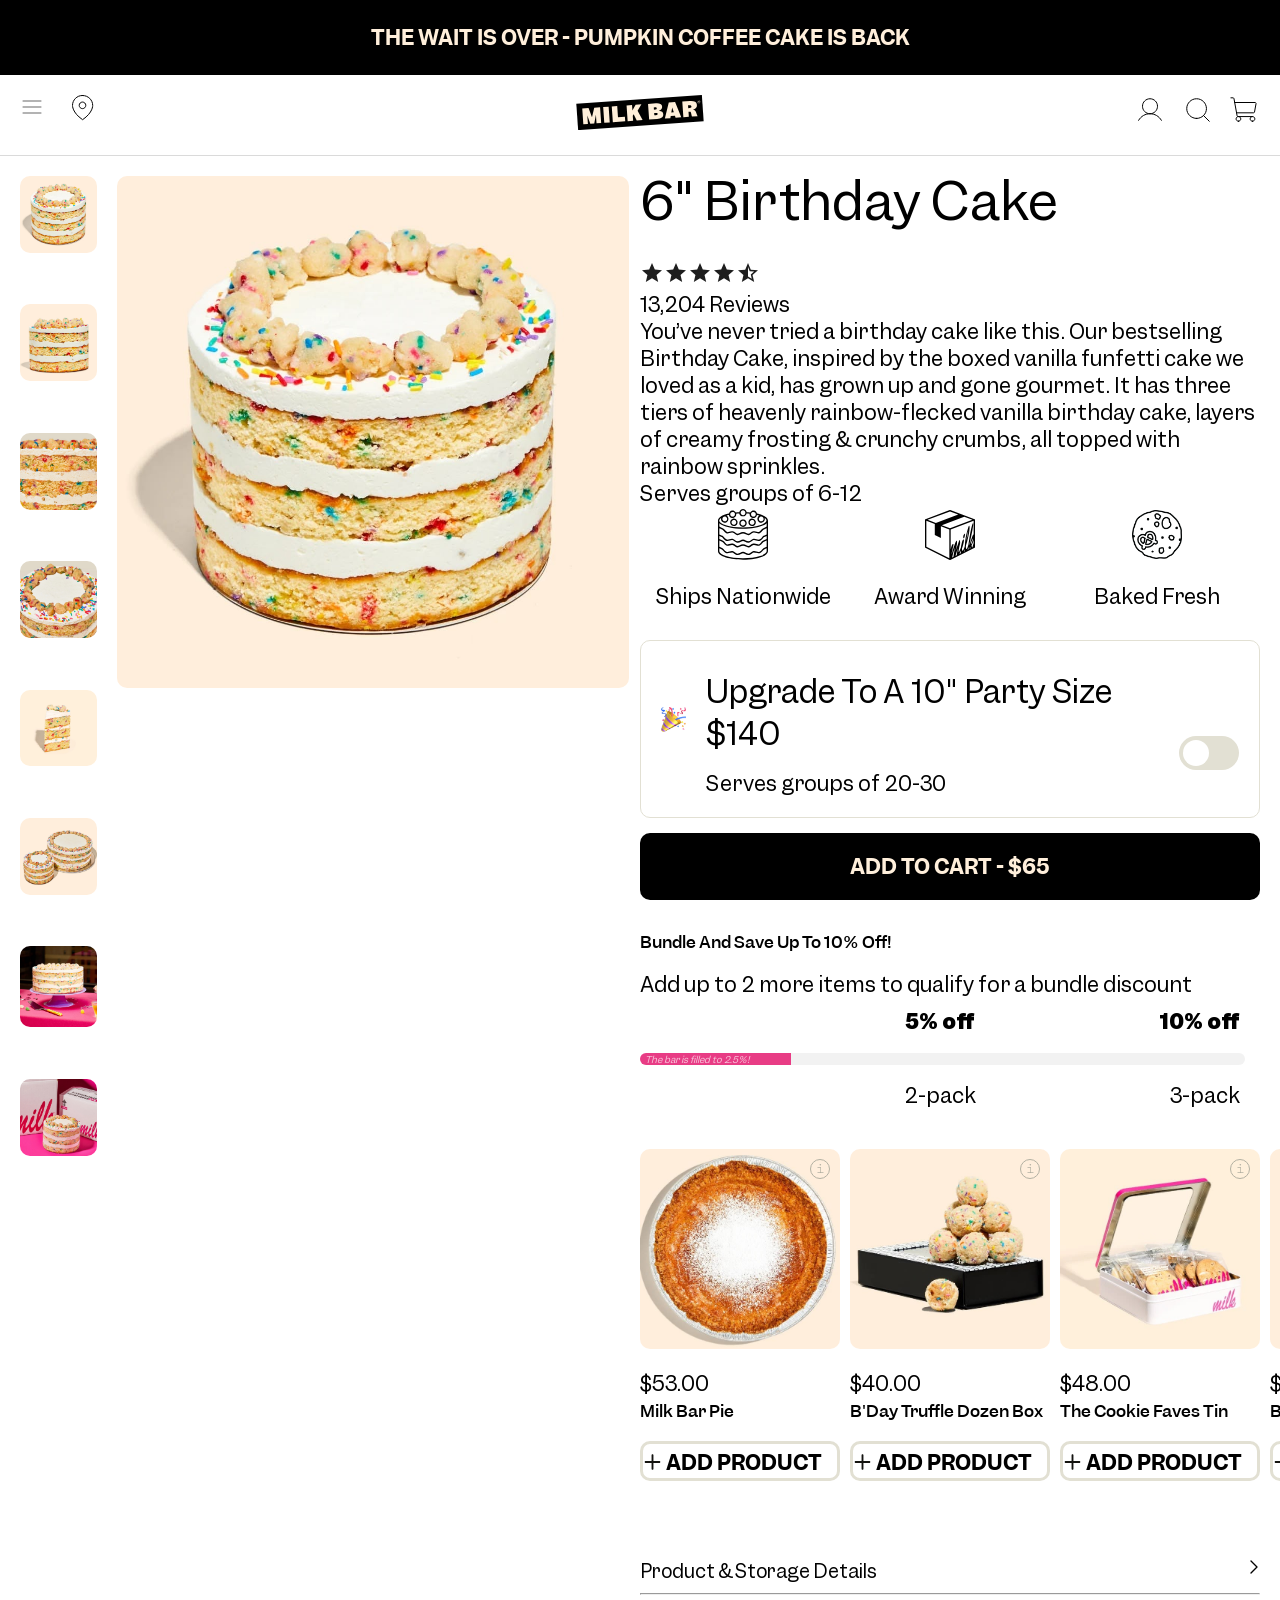
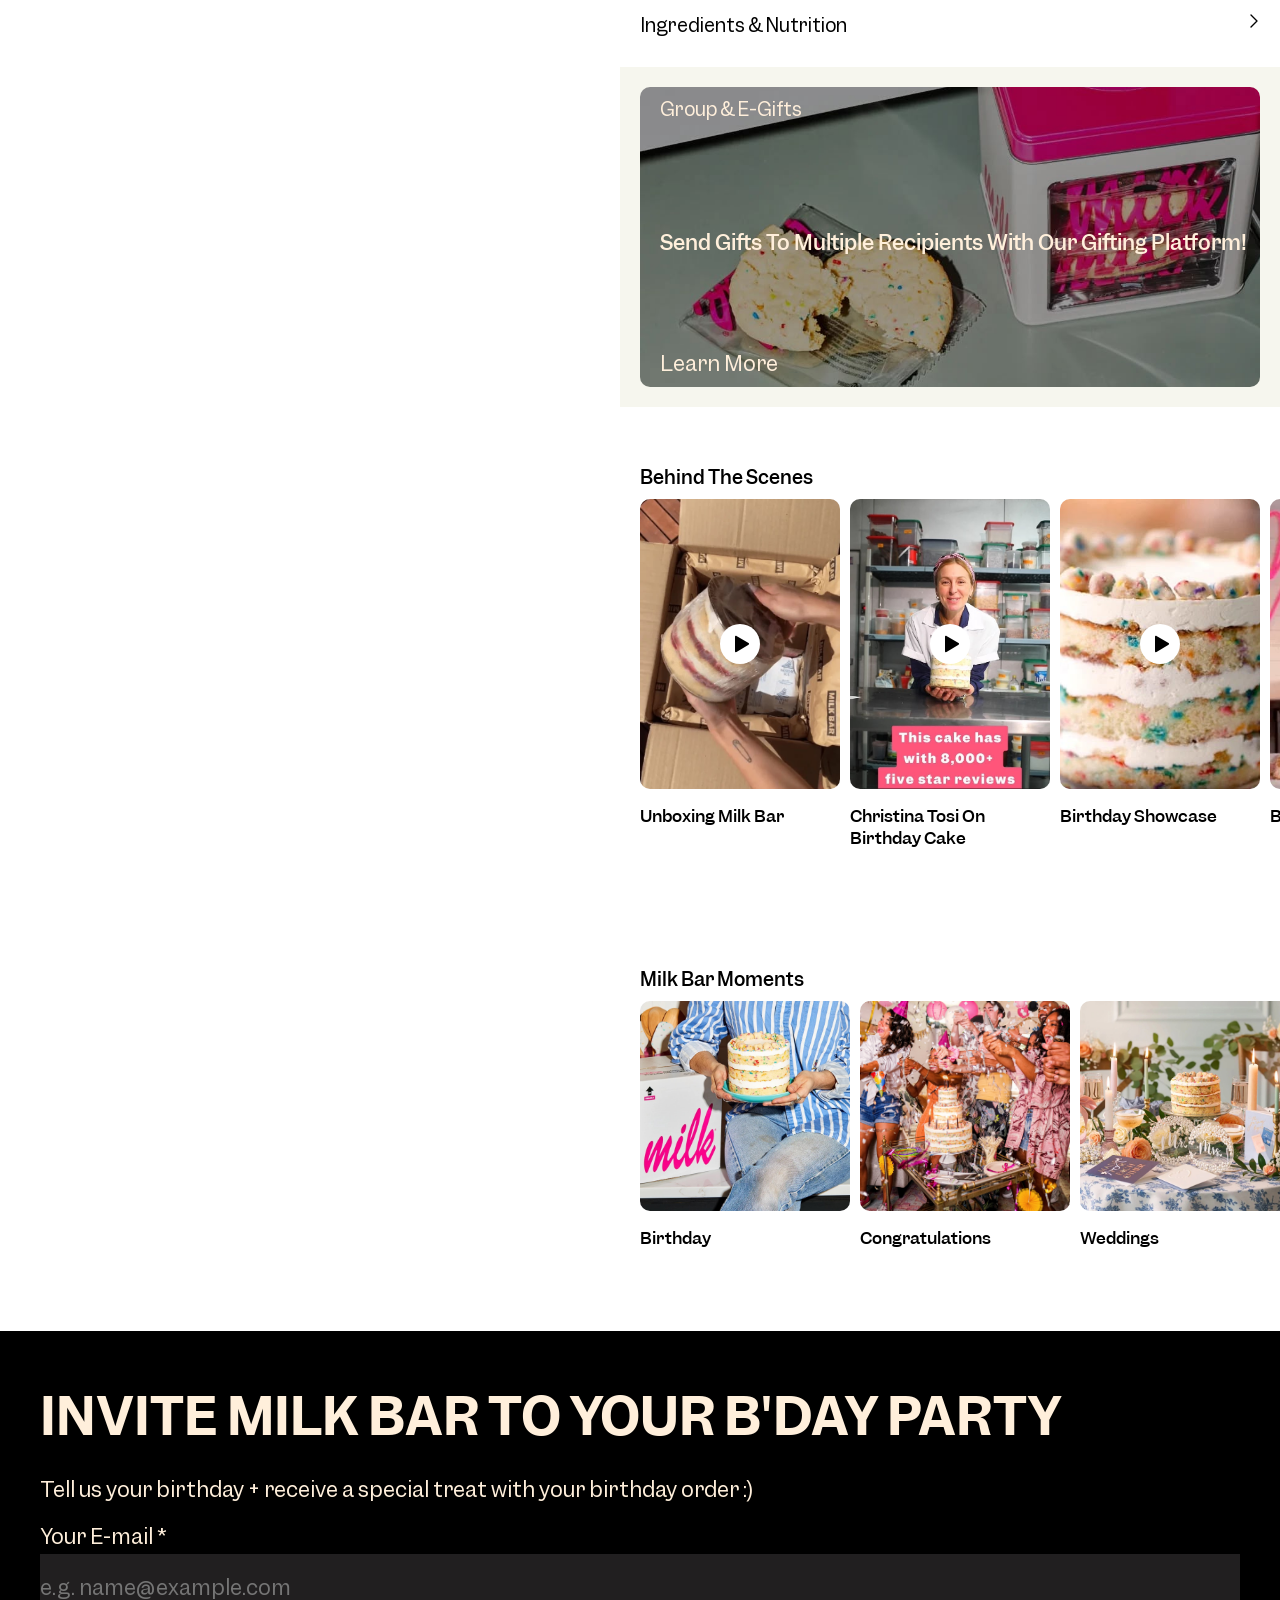
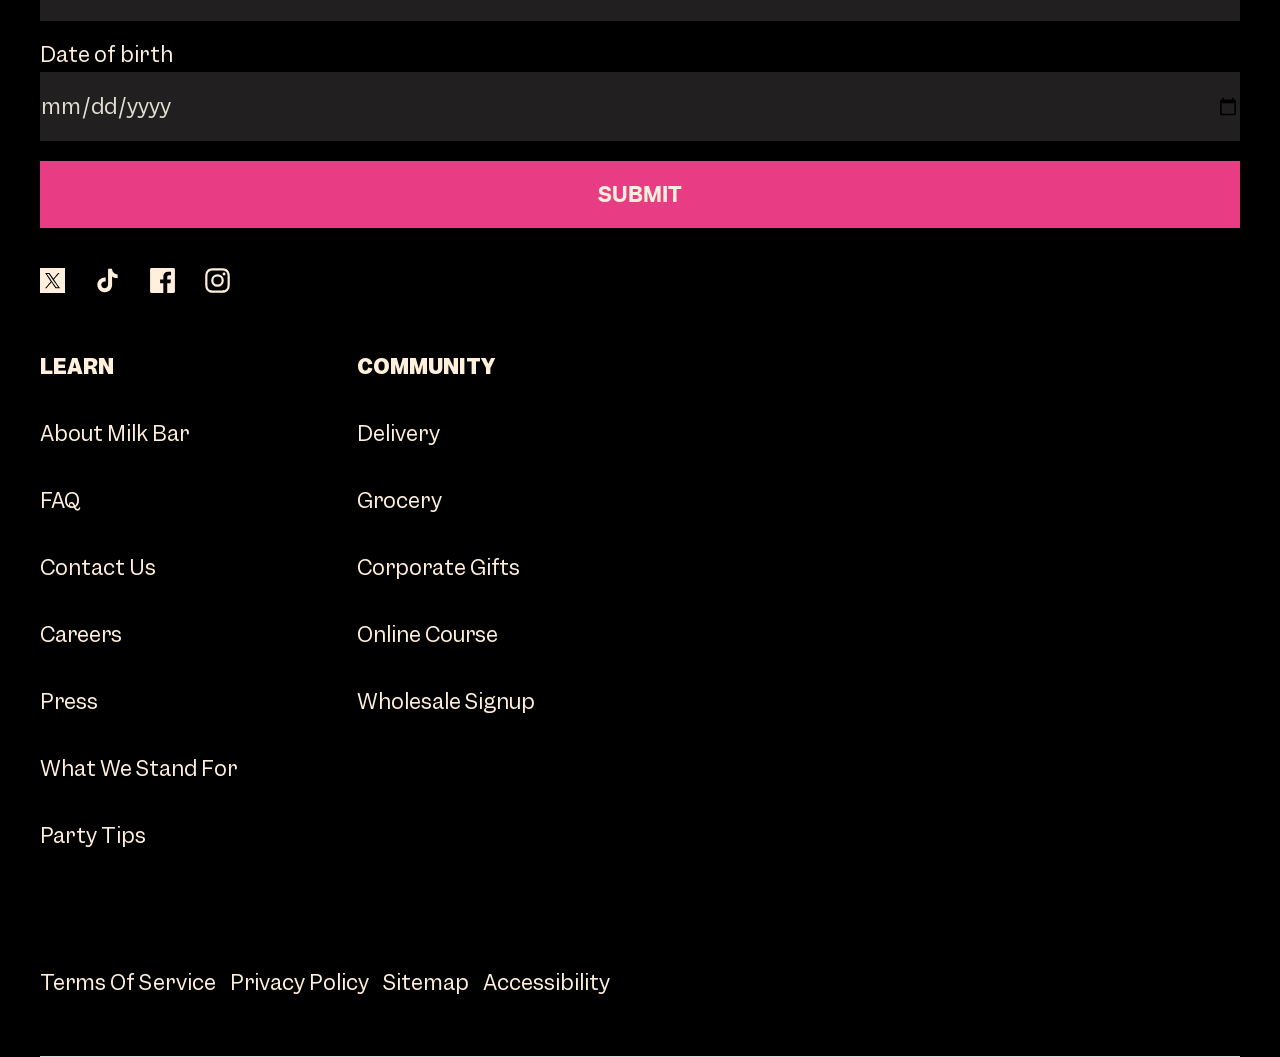
==== commit 2190f36a: "Add files via upload" ====
--- a/product.html
+++ b/product.html
@@ -1,5 +1,5 @@
 <!DOCTYPE html>
-<html lang="eng">
+<html lang="en">
 	
 <head>
 	<meta charset="UTF-8">
@@ -93,12 +93,15 @@
 				<a href="#cake-7"><img src="images/productpage/productSection1-7.jpeg" alt="Cake on cake platter"></a>
 				<a href="#cake-8"><img src="images/productpage/productSection1-8.jpeg" alt="Cake in front of Milk Bar boxes"></a>
 			</nav>
-			<p aria-label="4.5 stars from"><svg xmlns="http://www.w3.org/2000/svg" width="24" height="24" fill="#1E1E1E" viewBox="0 0 24 24"> <path d="M12 17.27 18.18 21l-1.64-7.03L22 9.24l-7.19-.62L12 2 9.19 8.62 2 9.24l5.45 4.73L5.82 21 12 17.27Z"></path> </svg><svg xmlns="http://www.w3.org/2000/svg" width="24" height="24" fill="#1E1E1E" viewBox="0 0 24 24"> <path d="M12 17.27 18.18 21l-1.64-7.03L22 9.24l-7.19-.62L12 2 9.19 8.62 2 9.24l5.45 4.73L5.82 21 12 17.27Z"></path> </svg><svg xmlns="http://www.w3.org/2000/svg" width="24" height="24" fill="#1E1E1E" viewBox="0 0 24 24"> <path d="M12 17.27 18.18 21l-1.64-7.03L22 9.24l-7.19-.62L12 2 9.19 8.62 2 9.24l5.45 4.73L5.82 21 12 17.27Z"></path> </svg><svg xmlns="http://www.w3.org/2000/svg" width="24" height="24" fill="#1E1E1E" viewBox="0 0 24 24"> <path d="M12 17.27 18.18 21l-1.64-7.03L22 9.24l-7.19-.62L12 2 9.19 8.62 2 9.24l5.45 4.73L5.82 21 12 17.27Z"></path> </svg><svg xmlns="http://www.w3.org/2000/svg" width="24" height="24" fill="#1E1E1E" viewBox="0 0 24 24"> <path d="M12 15.4V6.1l1.71 4.03 4.38.37-3.32 2.89.99 4.28M22 9.24l-7.19-.61L12 2 9.19 8.63 2 9.24l5.45 4.73L5.82 21 12 17.27 18.18 21l-1.64-7.03L22 9.24Z"></path> </svg></p>
+        </section>
+		<section>
+			<h2>6" Birthday Cake</h2>
+			<p aria-label="Rated 4.5 out of 5 stars"><svg xmlns="http://www.w3.org/2000/svg" width="24" height="24" fill="#1E1E1E" viewBox="0 0 24 24"> <path d="M12 17.27 18.18 21l-1.64-7.03L22 9.24l-7.19-.62L12 2 9.19 8.62 2 9.24l5.45 4.73L5.82 21 12 17.27Z"></path> </svg><svg xmlns="http://www.w3.org/2000/svg" width="24" height="24" fill="#1E1E1E" viewBox="0 0 24 24"> <path d="M12 17.27 18.18 21l-1.64-7.03L22 9.24l-7.19-.62L12 2 9.19 8.62 2 9.24l5.45 4.73L5.82 21 12 17.27Z"></path> </svg><svg xmlns="http://www.w3.org/2000/svg" width="24" height="24" fill="#1E1E1E" viewBox="0 0 24 24"> <path d="M12 17.27 18.18 21l-1.64-7.03L22 9.24l-7.19-.62L12 2 9.19 8.62 2 9.24l5.45 4.73L5.82 21 12 17.27Z"></path> </svg><svg xmlns="http://www.w3.org/2000/svg" width="24" height="24" fill="#1E1E1E" viewBox="0 0 24 24"> <path d="M12 17.27 18.18 21l-1.64-7.03L22 9.24l-7.19-.62L12 2 9.19 8.62 2 9.24l5.45 4.73L5.82 21 12 17.27Z"></path> </svg><svg xmlns="http://www.w3.org/2000/svg" width="24" height="24" fill="#1E1E1E" viewBox="0 0 24 24"> <path d="M12 15.4V6.1l1.71 4.03 4.38.37-3.32 2.89.99 4.28M22 9.24l-7.19-.61L12 2 9.19 8.63 2 9.24l5.45 4.73L5.82 21 12 17.27 18.18 21l-1.64-7.03L22 9.24Z"></path> </svg></p>
             <p>13,204 Reviews</p>
 			<!-- svg van maken met alt, aria label -->
             <p>You’ve never tried a birthday cake like this. Our bestselling Birthday Cake, inspired by the boxed vanilla funfetti cake we loved as a kid, has grown up and gone gourmet. It has three tiers of heavenly rainbow-flecked vanilla birthday cake, layers of creamy frosting & crunchy crumbs, all topped with rainbow sprinkles.</p>
             <p>Serves groups of 6-12</p>
-        </section>
+		</section>
 
         <section>
             <h2>The benefits</h2>
--- a/styles/styleProduct.css
+++ b/styles/styleProduct.css
@@ -15,10 +15,6 @@
 /*  6" BIRTHDAY CAKE SECTION   */
 /*******************************/
 
-
-/* body > main > section:nth-of-type(1) {
-    margin-right: 1em;
-} */
 
 body > main > section:nth-of-type(1) img {
     border-radius: 10px;
@@ -57,30 +53,20 @@
 }
 
 main > section > h1 {
-    order: 3;
-}
-
-main > section > p:nth-of-type(1) {
-    order: 4;
-}
-
-main > section > p:nth-of-type(2) {
-    order: 5;
-}
-
-main > section > p:nth-of-type(3) {
-    order: 6;
-}
-
-main > section > p:nth-of-type(4) {
-    order: 7;
-} 
+    display: none;
+    /* Ik weet nog niet of dit verstandig is */
+}
 
 h1 {
     text-transform: capitalize;
     font-weight: 300;
 }
 
+main > section:nth-of-type(2) > h2 {
+    text-transform: capitalize;
+    font-weight: 400;
+    padding-top: 10px;
+}
 
 /************************************************/
 /*  6" BIRTHDAY CAKE SECTION | RESPONSIVENESS   */
@@ -89,6 +75,65 @@
 /* DIT STAAT IN CRAFT, IK HEB HIER NOG GEEN OPLOSSING VOOR */
 
 
+@media only screen and (min-width: 768px) {
+    body > main > section:nth-of-type(1) {
+        display: grid;
+        grid-template-columns: 6vw 40vw;
+        grid-template-rows: 1fr;
+        column-gap: 1em;
+
+        position: sticky;
+        top: 150px;
+    }
+
+    body > main > section > nav {
+        /* flex-basis: min(9.4%, 1em); */
+        flex-shrink: 0;
+
+        flex-direction: column;
+
+        grid-column-start: 1;
+        grid-column-end: 1;
+        grid-row-start: 1;
+        grid-row-end: 2;
+    }
+
+    body > main > section > nav img {
+        padding: 0;
+    }
+
+    body > main {
+        display: grid;
+        grid-template-columns: 50% 50%;
+        grid-template-rows: 330px;
+    }
+
+    body > main > section:nth-of-type(2),
+    body > main > section:nth-of-type(3),
+    body > main > section:nth-of-type(4),
+    body > main > button:first-of-type,
+    body > main > section:nth-of-type(5),
+    body > main > section:nth-of-type(6),
+    body > main > section:nth-of-type(7),
+    body > main > section:nth-of-type(8),
+    body > main > section:nth-of-type(9),
+    body > main > section:nth-of-type(10) {
+        grid-column-start: 2;
+    }
+}
+
+
+
+
+
+/************************************/
+/*  "PRODUCT INFORMATION" SECTION   */
+/************************************/
+
+
+/* main > section:nth-of-type(2) {
+
+} */
 
 
 
@@ -98,11 +143,8 @@
 /*  THE BENEFITS SECTION   */
 /***************************/
 
-/* body > main > section:nth-of-type(2) {
-    margin-right: 1em;
-} */
-
-main > section:nth-of-type(2) h2 {
+
+main > section:nth-of-type(3) h2 {
     clip: rect(0 0 0 0);
     clip-path: inset(50%);
     height: 1px;
@@ -113,7 +155,7 @@
 }
 /* https://www.a11yproject.com/posts/how-to-hide-content/ */
 
-main > section:nth-of-type(2) {
+main > section:nth-of-type(3) {
     display: grid;
     grid-template-columns: 1fr 1fr 1fr;
 
@@ -122,7 +164,7 @@
     padding-top: 1em;
 }
 
-main > section:nth-of-type(2) > img:nth-of-type(1) {
+main > section:nth-of-type(3) > img:nth-of-type(1) {
     grid-row-start: 1;
     grid-column-start: 1;
 
@@ -130,7 +172,7 @@
     justify-self: center;
 }
 
-main > section:nth-of-type(2) > h3:nth-of-type(1) {
+main > section:nth-of-type(3) > h3:nth-of-type(1) {
     grid-row-start: 2;
     grid-column-start: 1;
 
@@ -143,7 +185,7 @@
     text-align: center;
 }
 
-main > section:nth-of-type(2) > img:nth-of-type(2) {
+main > section:nth-of-type(3) > img:nth-of-type(2) {
     grid-row-start: 1;
     grid-column-start: 2;
 
@@ -151,7 +193,7 @@
     justify-self: center;
 }
 
-main > section:nth-of-type(2) > h3:nth-of-type(2) {
+main > section:nth-of-type(3) > h3:nth-of-type(2) {
     grid-row-start: 2;
     grid-column-start: 2;
 
@@ -164,7 +206,7 @@
     text-align: center;
 }
 
-main > section:nth-of-type(2) > img:nth-of-type(3) {
+main > section:nth-of-type(3) > img:nth-of-type(3) {
     grid-row-start: 1;
     grid-column-start: 3;
 
@@ -172,7 +214,7 @@
     justify-self: center;
 }
 
-main > section:nth-of-type(2) > h3:nth-of-type(3) {
+main > section:nth-of-type(3) > h3:nth-of-type(3) {
     grid-row-start: 2;
     grid-column-start: 3;
 
@@ -185,7 +227,7 @@
     text-align: center;
 }
 
-main > section:nth-of-type(2) img {
+main > section:nth-of-type(3) img {
     width: 50px;
 }
 
@@ -263,7 +305,7 @@
 /*  Bron voor het ontwikkelen van een toggle https://www.w3schools.com/howto/howto_css_switch.asp */
 
 
-main > section:nth-of-type(3) {
+main > section:nth-of-type(4) {
     display: grid;
     grid-template-columns: auto 1fr auto;
     grid-template-rows: auto auto;
@@ -281,7 +323,7 @@
     column-gap: 1em;
 }
 
-main > section:nth-of-type(3) h2 {
+main > section:nth-of-type(4) h2 {
     grid-column-start: 2;
     grid-column-end: 3;
     grid-row-start: 1;
@@ -294,7 +336,7 @@
     font-size: 1.5rem;
 }
 
-main > section:nth-of-type(3) > p {
+main > section:nth-of-type(4) > p {
     grid-column-start: 2;
     grid-row-start: 2;
 
@@ -302,7 +344,7 @@
     justify-self: start;
 }
 
-main > section:nth-of-type(3) > img {
+main > section:nth-of-type(4) > img {
     grid-column-start: 1;
     grid-column-end: 2;
     grid-row-start: 1;
@@ -313,7 +355,7 @@
     justify-self: start;
 }
 
-main > section:nth-of-type(3) > label {
+main > section:nth-of-type(4) > label {
     grid-column-start: 3;
     grid-row-start: 1;
 
@@ -338,7 +380,7 @@
 /***********************************************/
 
 
-main > section:nth-of-type(4) {
+main > section:nth-of-type(5) {
     display: grid;
     grid-template-columns: 1fr 1fr 1fr;
     grid-template-rows: auto auto 1fr 1fr 1fr;
@@ -347,7 +389,7 @@
     margin-right: 1em;
 }
 
-main > section:nth-of-type(4) > h2 {
+main > section:nth-of-type(5) > h2 {
     text-transform: capitalize;
     font-weight: 500;
     font-size: medium;
@@ -358,14 +400,14 @@
     grid-row-start: 1;
 }
 
-main > section:nth-of-type(4) > p:first-of-type {
+main > section:nth-of-type(5) > p:first-of-type {
     grid-column-start: 1;
     grid-column-end: -1;
 
     grid-row-start: 2;
 }
 
-main > section:nth-of-type(4) > p:nth-of-type(2) {
+main > section:nth-of-type(5) > p:nth-of-type(2) {
     grid-column-start: 2;
     grid-column-end: 2;
 
@@ -375,7 +417,7 @@
     justify-self: center;
 }
 
-main > section:nth-of-type(4) > p:nth-of-type(3) {
+main > section:nth-of-type(5) > p:nth-of-type(3) {
     grid-column-start: 2;
     grid-column-end: 2;
 
@@ -385,7 +427,7 @@
     justify-self: center;
 }
 
-main > section:nth-of-type(4) > p:nth-of-type(4) {
+main > section:nth-of-type(5) > p:nth-of-type(4) {
     grid-column-start: 3;
     grid-column-end: 3;
 
@@ -395,7 +437,7 @@
     justify-self: end;
 }
 
-main > section:nth-of-type(4) > p:nth-of-type(5) {
+main > section:nth-of-type(5) > p:nth-of-type(5) {
     grid-column-start: 3;
     grid-column-end: 3;
 
@@ -405,7 +447,7 @@
     justify-self: end;
 }
 
-main > section:nth-of-type(4) > p:nth-of-type(6) {
+main > section:nth-of-type(5) > p:nth-of-type(6) {
     grid-column-start: 1;
     grid-column-end: 4;
 
@@ -438,7 +480,7 @@
 /*  "YOU MAY ALSO LIKE" SECTION   */
 /**********************************/
 
-main > section:nth-of-type(5) h2 {
+main > section:nth-of-type(6) h2 {
     clip: rect(0 0 0 0);
     clip-path: inset(50%);
     height: 1px;
@@ -449,16 +491,16 @@
 }
 /* https://www.a11yproject.com/posts/how-to-hide-content/ */
 
-main > section:nth-of-type(5) {
+main > section:nth-of-type(6) {
     margin-right: -1em;
     padding-top: 2em;
 }
 /* Het lukte mij niet om op de vijfde section geen margin te hebben, omdat ik op mijn main 1em margin-right heb staan, deze link heeft mij hierbij geholpen https://stackoverflow.com/questions/11495200/how-do-negative-margins-in-css-work-and-why-is-margin-top-5-margin-bottom5 */
 
-main > section:nth-of-type(5) ul {
+main > section:nth-of-type(6) ul {
 	display: grid;
 	grid-template-rows: auto;
-	grid-template-columns: 1fr 1fr 1fr 1fr 1fr;
+	grid-template-columns: 200px 200px 200px 200px 200px;
 	overflow-x: scroll;
 
 	column-gap: .5em;
@@ -466,12 +508,12 @@
     padding-right: 1em;
 }
 
-main > section:nth-of-type(5) > ul li {
+main > section:nth-of-type(6) > ul li {
 	display:grid;
 	grid-template-rows: auto 30px auto 40px;
 }
 
-main > section:nth-of-type(5) > ul li img {
+main > section:nth-of-type(6) > ul li img {
 	grid-row-start:1;
 	grid-column-start:1;
 
@@ -479,7 +521,7 @@
     border-radius: 10px;
 }
 
-main > section:nth-of-type(5) > ul li svg:nth-of-type(1) {
+main > section:nth-of-type(6) > ul li svg:nth-of-type(1) {
     grid-row-start:1;
 	grid-column-start:1;
 	z-index: 1;
@@ -491,12 +533,12 @@
     margin-top: 10px;
 }
 
-main > section:nth-of-type(5) > ul li p {
+main > section:nth-of-type(6) > ul li p {
     grid-row-start: 2;
     padding-top: 10px;
 }
 
-main > section:nth-of-type(5) > ul li h3 {
+main > section:nth-of-type(6) > ul li h3 {
     grid-row-start: 3;
 
     font-weight: 500;
@@ -509,7 +551,7 @@
 
 }
 
-main > section:nth-of-type(5) > ul li button {
+main > section:nth-of-type(6) > ul li button {
     grid-row-start: 4;
     grid-row-end: 5;
 
@@ -538,7 +580,7 @@
 /******************************************/
 
 
-main > section:nth-of-type(6) {
+main > section:nth-of-type(7) {
     margin-top: 1em;
     display: grid;
 
@@ -546,24 +588,24 @@
     grid-template-rows: auto auto auto;
 }
 
-main > section:nth-of-type(6) h2, main > section:nth-of-type(6) h3 {
+main > section:nth-of-type(7) h2, main > section:nth-of-type(7) h3 {
     text-transform: capitalize;
     font-weight: 400;
     font-size: large;
 }
 
-main > section:nth-of-type(6) h2 {
-    grid-column-start: 1;
-    align-self: center;
-
-}
-
-main > section:nth-of-type(6) svg:first-of-type {
+main > section:nth-of-type(7) h2 {
+    grid-column-start: 1;
+    align-self: center;
+
+}
+
+main > section:nth-of-type(7) svg:first-of-type {
     grid-column-start: 2;
     align-self: center;
 }
 
-main > section:nth-of-type(6) hr {
+main > section:nth-of-type(7) hr {
     grid-column-start: 1;
     grid-column-end: 3;
 
@@ -573,7 +615,7 @@
     align-self: center;
 }
 
-main > section:nth-of-type(6) h3 {
+main > section:nth-of-type(7) h3 {
     grid-column-start: 1;
 
     grid-row-start: 3;
@@ -581,7 +623,7 @@
     align-self: center;
 }
 
-main > section:nth-of-type(6) svg:last-of-type {
+main > section:nth-of-type(7) svg:last-of-type {
     grid-column-start: 2;
 
     grid-row-start: 3;
@@ -599,7 +641,7 @@
 /*  "GROUP & E-GIFTS" SECTION   */
 /********************************/
 
-main > section:nth-of-type(7) {
+main > section:nth-of-type(8) {
     background-color: var(--color-light-grey);
     margin-top: 1em;
     margin-left: -1em;
@@ -615,7 +657,7 @@
     grid-template-columns: auto;
 }
 
-main > section:nth-of-type(7) h2 {
+main > section:nth-of-type(8) h2 {
     grid-row-start: 1;
     grid-column-start: 1;
     z-index: 1;
@@ -634,7 +676,7 @@
     font-weight: 400;
 }
 
-main > section:nth-of-type(7) img {
+main > section:nth-of-type(8) img {
     grid-row-start: 1;
     grid-row-end: 4;
     grid-column-start: 1;
@@ -646,7 +688,7 @@
     border-radius: 10px;
 }
 
-main > section:nth-of-type(7) h3 {
+main > section:nth-of-type(8) h3 {
     grid-row-start: 2;
     grid-column-start: 1;
     z-index: 1;
@@ -662,7 +704,7 @@
     font-weight: 500;
 }
 
-main > section:nth-of-type(7) p {
+main > section:nth-of-type(8) p {
     grid-row-start: 3;
     grid-column-start: 1;
     z-index: 1;
@@ -689,18 +731,18 @@
 /**********************************/
 
 
-main > section:nth-of-type(8) {
+main > section:nth-of-type(9) {
     margin-right: -1em;
     padding-top: 2em;
 }
 
-main > section:nth-of-type(8) h2 {
+main > section:nth-of-type(9) h2 {
     text-transform: capitalize;
     font-size: large;
     font-weight: 500;
 }
 
-main > section:nth-of-type(8) ul {
+main > section:nth-of-type(9) ul {
 	display: grid;
 	grid-template-rows: auto;
 	grid-template-columns: 200px 200px 200px 200px;
@@ -711,12 +753,12 @@
     padding-right: 1em;
 }
 
-main > section:nth-of-type(8) > ul li {
+main > section:nth-of-type(9) > ul li {
 	display: grid;
 	grid-template-rows: auto 80px;
 }
 
-main > section:nth-of-type(8) > ul li img {
+main > section:nth-of-type(9) > ul li img {
 	grid-row-start:1;
     grid-row-end: 2;
 
@@ -730,7 +772,7 @@
     object-fit: cover;
 }
 
-main > section:nth-of-type(8) > ul li h3 {
+main > section:nth-of-type(9) > ul li h3 {
     grid-row-start: 2;
     justify-self: start;
     align-self: start;
@@ -741,7 +783,7 @@
 
 }
 
-main > section:nth-of-type(8) > ul li svg {
+main > section:nth-of-type(9) > ul li svg {
     grid-row-start: 1;
     grid-row-end: 1;
 
@@ -763,18 +805,18 @@
 /*********************************/
 
 
-main > section:nth-of-type(9) {
+main > section:nth-of-type(10) {
     margin-right: -1em;
     padding-top: 2em;
 }
 
-main > section:nth-of-type(9) h2 {
+main > section:nth-of-type(10) h2 {
     text-transform: capitalize;
     font-size: large;
     font-weight: 500;
 }
 
-main > section:nth-of-type(9) ul {
+main > section:nth-of-type(10) ul {
 	display: grid;
 	grid-template-rows: auto;
 	grid-template-columns: auto auto auto auto auto auto auto;
@@ -785,12 +827,12 @@
     padding-right: 1em;
 }
 
-main > section:nth-of-type(9) > ul li {
+main > section:nth-of-type(10) > ul li {
 	display: grid;
 	grid-template-rows: auto 80px;
 }
 
-main > section:nth-of-type(9) > ul li img {
+main > section:nth-of-type(10) > ul li img {
 	grid-row-start:1;
     grid-row-end: 2;
 
@@ -804,7 +846,7 @@
     object-fit: cover;
 }
 
-main > section:nth-of-type(9) > ul li h3 {
+main > section:nth-of-type(10) > ul li h3 {
     text-transform: capitalize;
     font-weight: 500;
     font-size: medium;
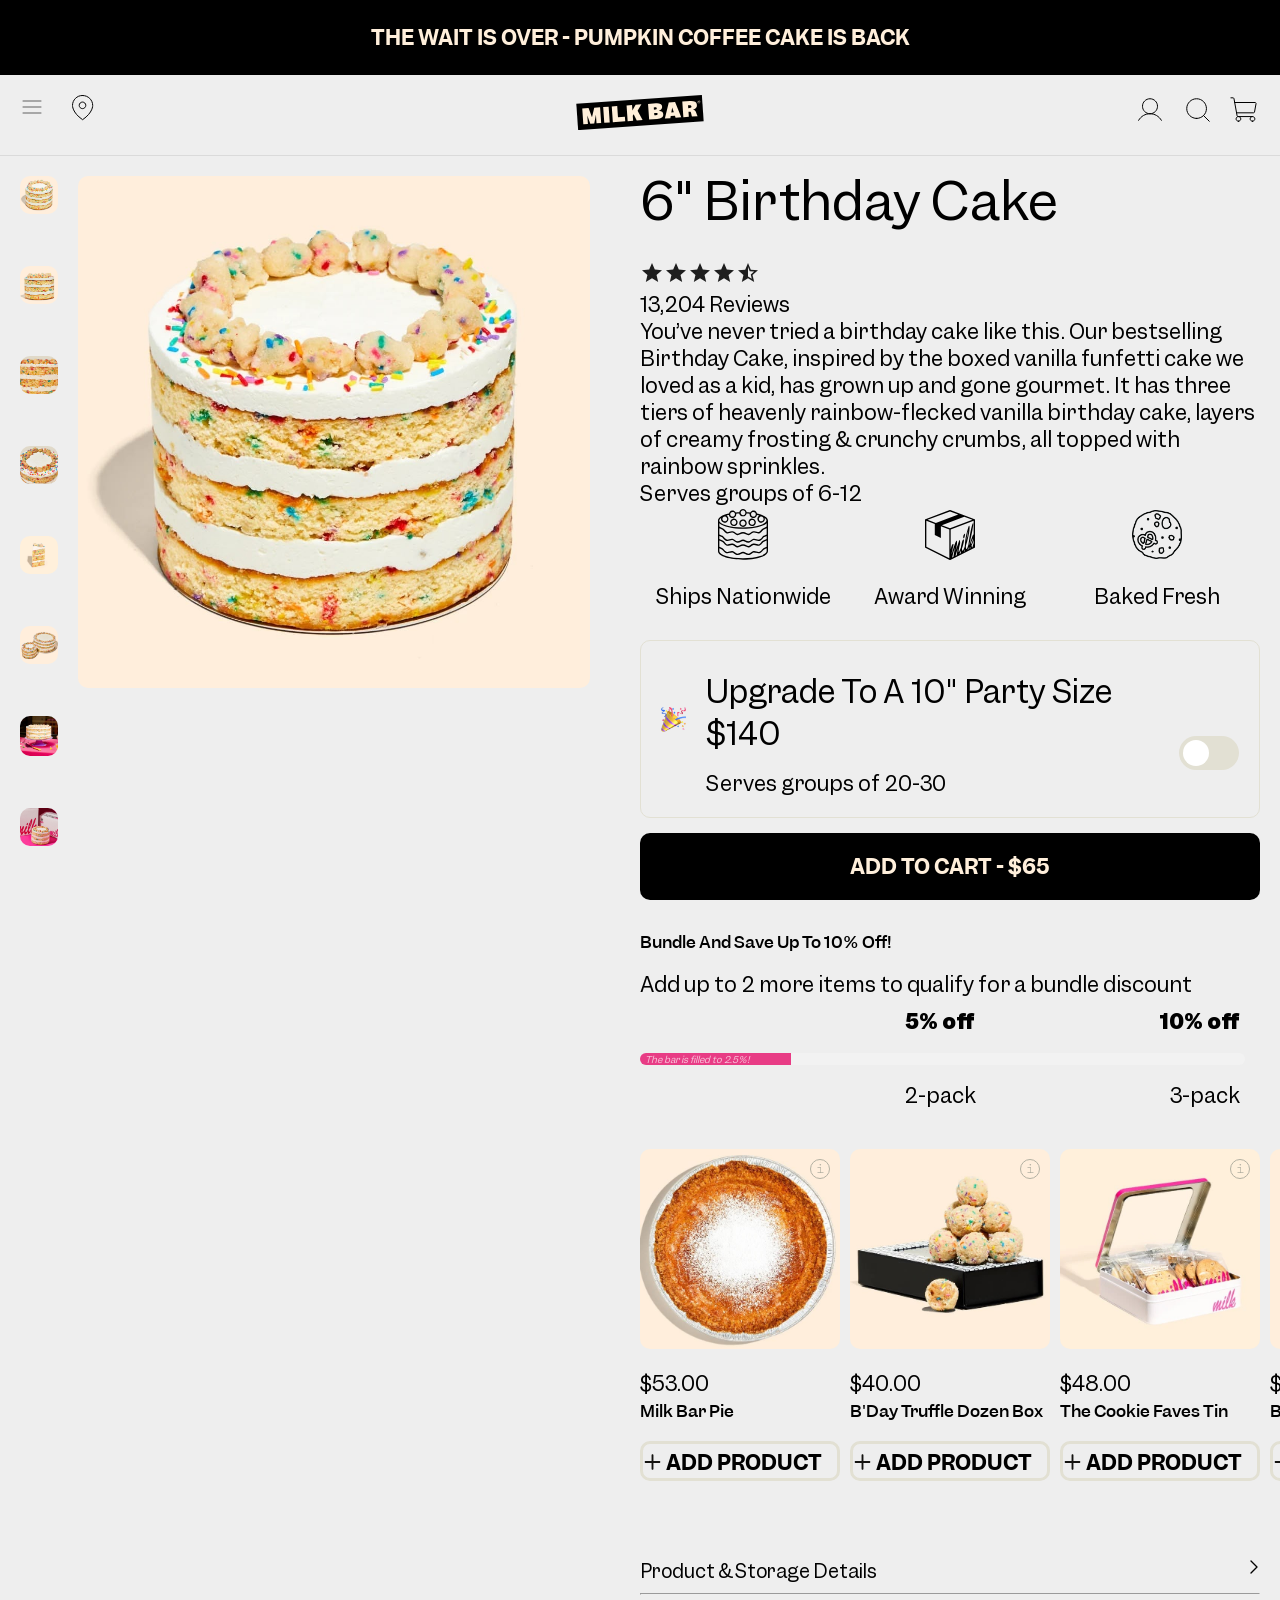
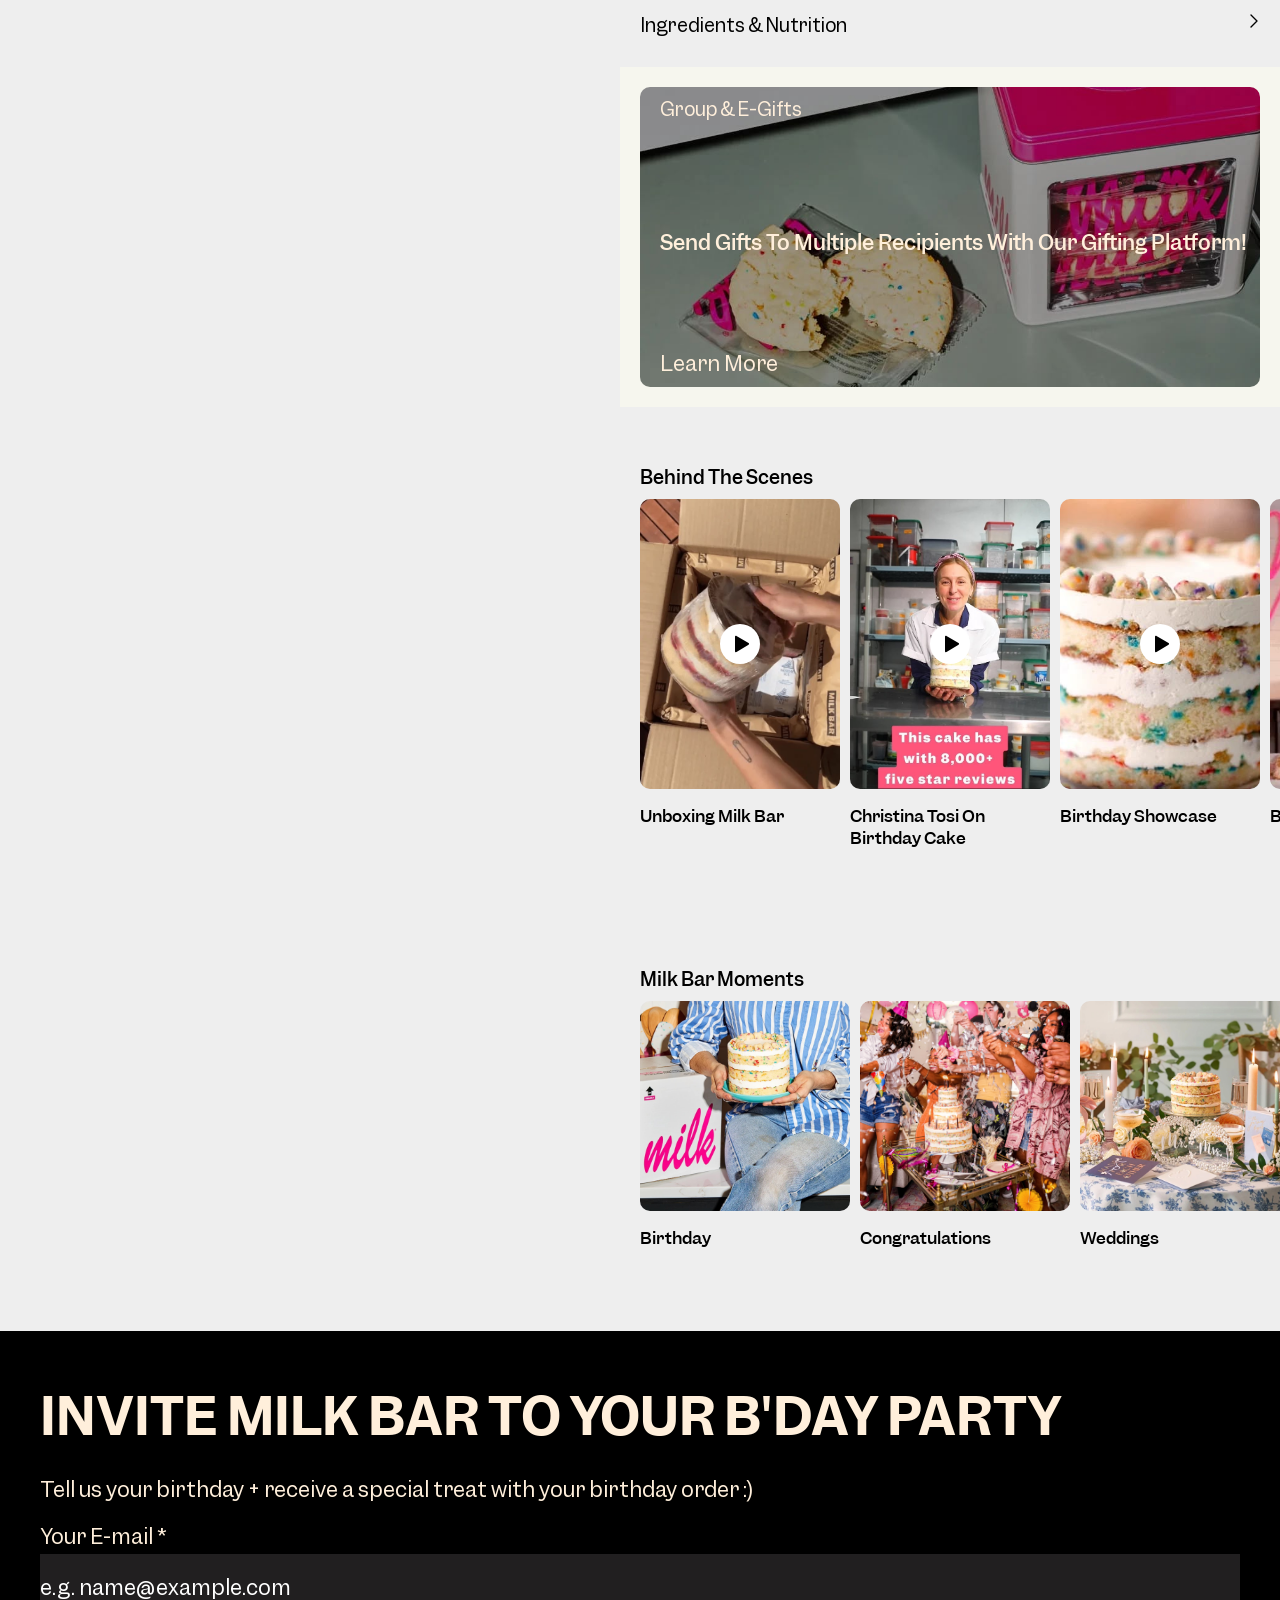
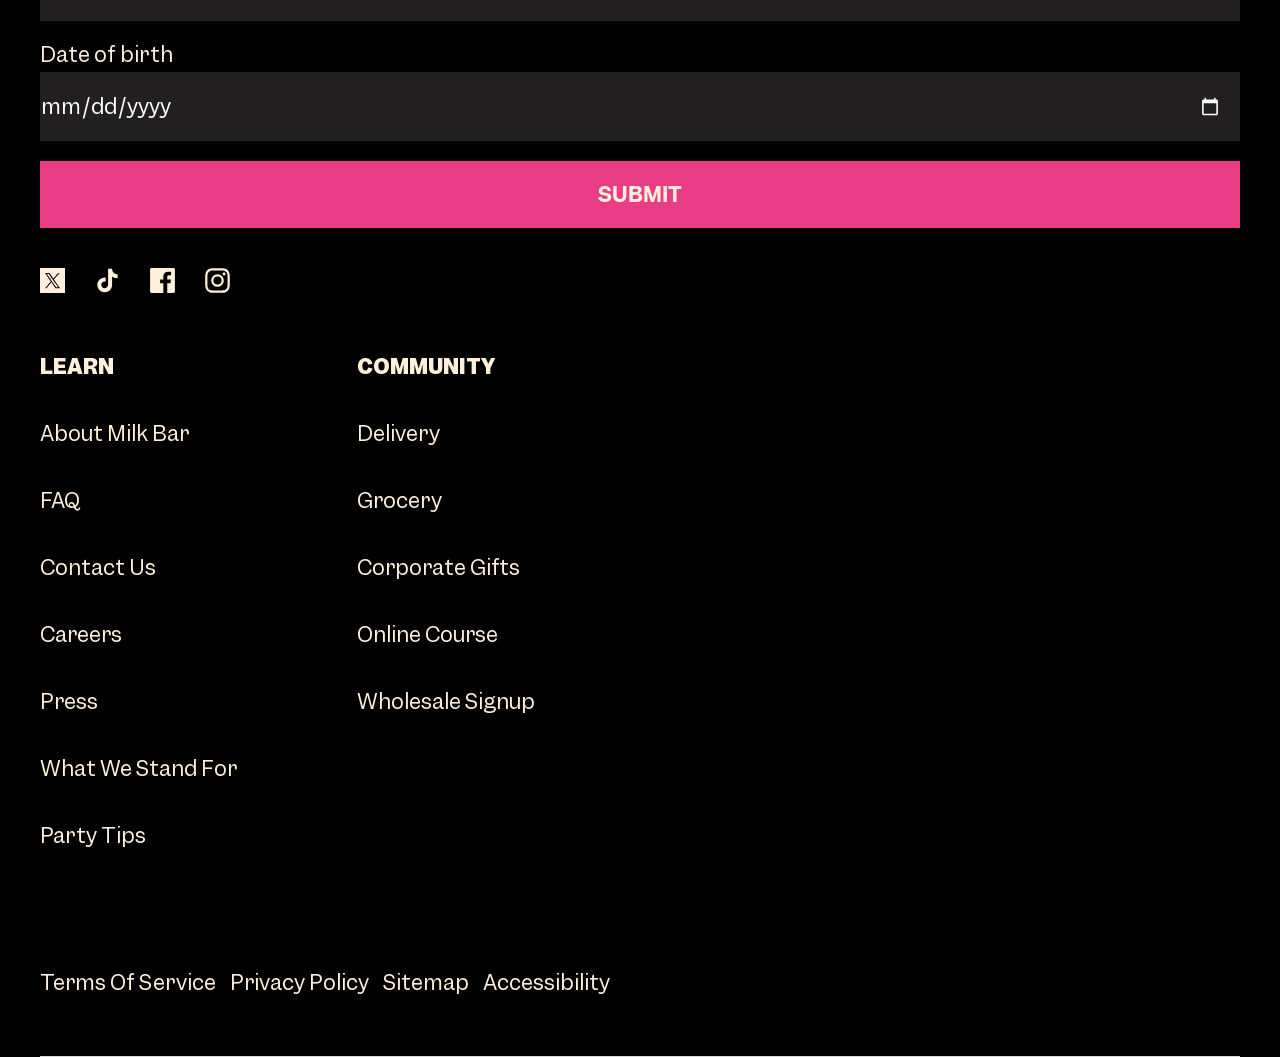
==== commit d496e41a: "Add files via upload" ====
--- a/product.html
+++ b/product.html
@@ -17,6 +17,8 @@
 	<header>
 		<nav>
 			<a href="index.html">The wait is over - Pumpkin coffee cake is back</a> 
+		<!-- nav mag weg (gedaan op 20/09/25)-->
+		 <!-- nav met grid maken (gedaan na tweede studentassistente feedbacksessie)-->
 		</nav>
 		<nav>
 			<ul>
@@ -52,11 +54,35 @@
 				<path d="M4.6875 7.5H25.1267C25.264 7.5 25.3996 7.53016 25.524 7.58836C25.6484 7.64656 25.7585 7.73137 25.8464 7.8368C25.9344 7.94222 25.9982 8.06569 26.0332 8.19847C26.0682 8.33125 26.0736 8.4701 26.0491 8.60521L24.515 17.0427C24.4757 17.2587 24.3619 17.4541 24.1933 17.5948C24.0247 17.7354 23.8121 17.8125 23.5926 17.8125H6.5625" stroke="black" stroke-linecap="round" stroke-linejoin="round"></path></svg></a></li>
 			</ul>	
 		</nav>
+		<nav>
+			<ul>
+				<li><button aria-hidden="true" href=""><svg xmlns="http://www.w3.org/2000/svg" fill="none" viewBox="0 0 24 24" style="max-width:18px;max-height:18px;">
+					<path stroke="#000" stroke-linecap="round" stroke-linejoin="round" stroke-width="2" d="m18.75 5.25-13.5 13.5m13.5 0L5.25 5.25"></path></svg></button></li>
+				<li>Order ASAP Delivery<a href="#"></a></li>
+				<li>Shop All<a href="#"></a></li>
+				<li>Birthday<a href="#"></a></li>
+				<li>Bakeries<a href="#"></a></li>
+				<li>Grocery<a href="#"></a></li>
+				<hr>
+				<li>More Milk Bar<a href="#"></a></li>
+				<li>About Us<a href="#"></a></li>
+				<li>What We Stand For<a href="#"></a></li>
+				<li>Corporate Gifting<a href="#"></a></li>
+				<li>Weddings<a href="#"></a></li>
+				<li>How We Ship<a href="#"></a></li>
+				<li>In Person Classes<a href="#"></a></li>
+				<li>Bake Club<a href="#"></a></li>
+				<li>Online Baking Class<a href="#"></a></li>
+				<li>Recipes<a href="#"></a></li>
+				<li>Contact Us<a href="#"></a></li>
+				<li>FAQ<a href="#"></a></li>
+			</ul>
+		</nav>
 	</header>
 
     <main>
         <section>
-            <h1>6" Birthday Cake</h1>
+            <h1>Product Information 6" Birthday Cake</h1>
 			<ul>
 				<li id="cake-1">
 					<img src="images/productpage/productSection1-1.jpeg" alt="Three layer birthday cake with white icing and rainbow sprinkles">
@@ -119,9 +145,10 @@
             <h2>Upgrade to a 10" party size $140</h2>
             <p>Serves groups of 20-30</p>
 			<img src="images/productpage/productSection3-1.png" alt="Confetti emoji">
-            <label class="switch">
+            <label>
                 <input type="checkbox">
-                <span class="slider round"></span>
+                <i></i>
+				<!-- Span verandert naar een i'tje, dit is namelijk bedoeld voor pictogrammen -->
             </label>
             <!-- De code is van W3 Schools, de link: https://www.w3schools.com/howto/howto_css_switch.asp -->
         </section>
--- a/styles/styleGeneral.css
+++ b/styles/styleGeneral.css
@@ -1,6 +1,7 @@
 /****************/
 /*    GENERAL   */
 /****************/
+
 
 
 
@@ -41,6 +42,14 @@
 }
 
 
+
+
+
+
+
+
+
+
 /********************************/
 /* HUIDIGE STIJLING VERWIJDEREN */
 /********************************/
@@ -60,22 +69,74 @@
     /* text-decoration: underline; */
 }
 
+
+
+
+
+
+
+
+
+
 /*********************/
 /* CUSTOM PROPERTIES */
 /*********************/
 
 
 :root {
+    /* Primaire branding kleuren */
 	--color-text:#000000;
 	--color-background:#eeeeee;
 	--color-primary: #e83c85;
 	--color-secundary: #ffefdb;
     --color-borders: #e2e0d3;
 
+    /* Overige kleuren */
     --color-light-lines: #f2f2f2;
     --color-light-pink: #f8c3da;
     --color-light-grey: #f6f6ee;
-}
+    --color-white: #ffffff; 
+    --color-light-brown: #dadada;
+    --color-dark-purple: #211f20;
+
+    --color-dropshadow: #334a6733;
+
+    /* buttons en a's */
+    --color-button-bg: #000000;
+    --color-button-text: #ffefdb;
+    --color-button-hover: #281d1d;
+}
+
+@media (prefers-color-scheme: dark) {
+    :root {
+    /* Primaire branding kleuren */
+	--color-text:#ddcbcb;
+	--color-background:#171616;
+	--color-primary: #e83c85;
+	--color-secundary: #ffefdb;
+    --color-borders: #a6a6a2;
+
+    /* Overige kleuren */
+    --color-light-lines: #f2f2f2;
+    --color-light-pink: #f8c3da;
+    --color-light-grey: #f6f6ee;
+    --color-white: #171616; 
+    --color-light-brown: #352a23;
+    --color-dark-purple: #211f20;
+
+    --color-dropshadow: #01010233;
+
+    /* buttons en a's */
+    --color-button-bg: #571537;
+    --color-button-text: #ffefdb;
+    --color-button-hover: #190909;
+    }
+
+    svg {
+        filter: invert(1);
+    }
+}
+
 
 
 
@@ -84,6 +145,10 @@
 /* TEKST */
 /*********/
 
+body {
+    background-color: var(--color-background);
+    color: var(--color-text);
+}
 
 h1, h2, h3 {
     font-family: "Garnett";
@@ -104,10 +169,22 @@
     font-family: "Garnett";
 }
 
-a, button, link {
+a, button {
     font-family: "Garnett";
     font-weight: 600;
     text-transform: uppercase;
+}
+
+a:focus, button:focus {
+    outline: var(--color-primary);
+    outline-width: 2px;
+    outline-style: dotted;
+    outline-color: var(--color-primary);
+}
+/* Uitleg van de verschillende states: https://zellwk.com/blog/style-hover-focus-active-states/ */
+
+footer li a:hover {
+    background-color: var(--color-primary);  
 }
 
 ul {
@@ -116,6 +193,12 @@
     margin: 0;
     padding: 0;
 }
+
+
+
+
+
+
 
 
 
@@ -139,23 +222,41 @@
     border-radius: 10px;
 }
 
+button:hover {
+    background-color: var(--color-button-hover);
+}
+
+button:focus {
+    background-color: var(--color-button-hover);
+}
+
+button:active {
+    background-color: var(--color-button-hover);
+}
+
 @media only screen and (min-width: 1280px) {
     button, a {
         font-size: 20px;
-
-    }
-}
-
-
-
-/****************/
-/*  EERSTE NAV  */
-/****************/
+    }
+}
+
+
+
+
+
+
+
+
+
+
+/***********************************/
+/*  "THE WAIT IS OVER" EERSTE NAV  */
+/***********************************/
 
 nav:first-child {
 	display: flex;
 	justify-content: center;
-	background-color: var(--color-text);
+	background-color: #000000;
 	padding-top: 1.2em;
 	padding-bottom: 1.2em;
 	color: var(--color-secundary);
@@ -170,16 +271,22 @@
 
 
 
+
+
+
+
+
+
 /*************/
 /*  NAV BAR  */
 /*************/
 
 body header nav:nth-of-type(2) {
-    background-color: white;
+    background-color: var(--color-background);
 }
 
 body header nav:nth-of-type(2) ul li button {
-    color: black;
+    color: var(--color-text);
     background: none;
     border: none;
     padding: 0;
@@ -199,7 +306,7 @@
 }
 
 body nav:nth-of-type(2) {
-    border-bottom:1px solid #dadada;
+    border-bottom:1px solid var(--color-light-brown);
 
 }
 
@@ -216,8 +323,6 @@
     grid-column-start: 1;
     
     justify-self: center;
-    gap: 0.1fr;
-
 }
 
 header nav:nth-of-type(2) ul li:nth-of-type(3) img {
@@ -261,11 +366,15 @@
     top: 0;
 	z-index: 2;
 }
-/* Dit zorgt ervoor dat mijn navs mee gaan op de pagina, dit heb ik geleerd door de volgende link: https://www.w3schools.com/howto/howto_js_navbar_sticky.asp */
+/* Dit zorgt ervoor dat mijn navs mee gaan op de pagina, dit heb ik geleerd door de volgende link: 
+https://www.w3schools.com/howto/howto_js_navbar_sticky.asp */
+
+
+
 
 
 /************************/
-/*  RESPONSIVE | NAV	*/
+/*  RESPONSIVE | NAV    */
 /************************/
 
 /* https://www.browserstack.com/guide/responsive-design-breakpoints */
@@ -273,7 +382,7 @@
 /* 0 - 480px is voor smaller smartphones */
 /* 481 - 768px is voor tablets en larger smartphones */
 /* 769 - 1024px is voor laptops, grotere tablets in landscape en small desktop */
-/* 1280px is voor larger desktops en monitors */
+/* 1280px is voor grotere desktops en monitors */
 
 @media only screen and (max-width: 768px) {
     header nav:nth-of-type(2) ul li:nth-of-type(3) img {
@@ -283,12 +392,11 @@
         padding-left: 5px;
         padding-right: 5px;
 
-
         grid-row-start: 1;
         grid-column-start: 2;
 
         justify-self: center;
-}
+    }
 }
 
 @media only screen and (max-width: 480px) {
@@ -303,6 +411,7 @@
         white-space: nowrap;
         width: 1px;
     }
+    /* Verberg de nav maar het wordt wel nog opgenoemd in de voiceover */
 
     header nav:nth-of-type(2) ul li:nth-of-type(3) img {
         width: 80px;
@@ -320,23 +429,99 @@
 
 
 
+
+
 /**************************/
 /*  JS NAV HAMBURGERMENU  */
 /**************************/
 
-body header nav:nth-of-type(3) ul {
-    display: none;
+header > nav:nth-of-type(3) > ul > li > button {
+    order: -1;
+
+    color: var(--color-text);
+    background: none;
+    border: none;
+    padding: 0;
+    margin: 0;
+    width: 24px;
+    height: 24px;
+
+    position: absolute;
+    top: 2rem;
+    right: 1rem;
+}
+
+header > nav:nth-of-type(3) { 
     position: fixed;
-    background-color: white;
-    padding: 1em;
-    box-shadow: var(--color-text);
-}
-
-body header nav:nth-of-type(3) ul.yay {
-    display: block;
-}
-
-
+
+    top: 0;
+    left: 0;
+    width: 20vw;
+    height: 100%;
+    bottom: 0;
+    background-color: var(--color-white);
+
+    padding-left: 2rem;
+    padding-right: 1rem;
+    padding-top: 4rem;
+  
+    translate:-100% 0%;
+
+    transition:translate .3s;
+}
+
+header > nav:nth-of-type(3).toonMenu {
+    translate:0% 0%;
+}
+
+header > nav:nth-of-type(3) > ul > li {
+    font-weight: 600;
+    text-transform: uppercase;
+    font-size: 15px;
+
+    padding-top: .1rem;
+    padding-bottom: .1rem;
+
+    cursor: pointer;
+}
+
+header > nav:nth-of-type(3) > ul > li a:focus {
+    outline: var(--color-primary);
+    outline-width: 2px;
+    outline-style: dotted;
+    outline-color: var(--color-primary);
+}
+
+header > nav:nth-of-type(3) > ul > hr {
+    width: 5vw;
+    margin-top: 1rem;
+    margin-bottom: 1rem;
+}
+
+header > nav:nth-of-type(3) > ul > li:nth-of-type(7) {
+    color: var(--color-primary);
+}
+
+
+header > nav:nth-of-type(3) > ul li:hover {
+    color: var(--color-primary);
+}
+/* Dit is mij gelukt door een voorbeeld van Sanne 't Hooft 
+https://codepen.io/shooft/pen/myepoJo?editors=1100 */
+
+
+
+
+
+/*******************************************/
+/*  JS NAV HAMBURGERMENU | RESPONSIVENESS  */
+/*******************************************/
+
+@media only screen and (max-width: 768px) {
+    header > nav:nth-of-type(3) {
+        width: 50vw;
+    }
+}
 
 
 
@@ -346,7 +531,7 @@
 
 
 footer {
-	background-color: var(--color-text);
+	background-color: #000000;
 	color: var(--color-secundary);
 
     padding-left: 2em;
@@ -369,12 +554,16 @@
     padding-bottom: .2em;
 }
 
+footer > form > input::placeholder {
+    color: #ffffff;
+}
+
 footer form input {
     font-family: "Garnett";
     padding-top: 1em;
     padding-bottom: 1em;
-    background-color: #211f20;
-    color: var(--color-borders);
+    background-color: var(--color-dark-purple);
+    color: #ffffff;
     border-style: none;
 }
 
@@ -387,10 +576,14 @@
     padding-bottom: 1em;
 }
 
+footer form input[type="date"]::-webkit-calendar-picker-indicator {
+    filter: invert(1);
+    padding-right: 20px;
+}
+
 footer form button:hover {
     color: var(--color-text);
 }
-
 
 footer img {
 	width: 25px;
--- a/styles/styleProduct.css
+++ b/styles/styleProduct.css
@@ -2,10 +2,21 @@
 /*    PRODUCT-PAGINA   */
 /***********************/
 
- main {
+main {
     margin-left: 1em;
     margin-right: 1em;
 }
+
+@media (prefers-color-scheme: dark) {
+    main > section:nth-of-type(3) img {
+        filter: invert(1);
+    }
+}
+
+
+
+
+
 
 
 
@@ -14,7 +25,6 @@
 /*******************************/
 /*  6" BIRTHDAY CAKE SECTION   */
 /*******************************/
-
 
 body > main > section:nth-of-type(1) img {
     border-radius: 10px;
@@ -53,8 +63,13 @@
 }
 
 main > section > h1 {
-    display: none;
-    /* Ik weet nog niet of dit verstandig is */
+    clip: rect(0 0 0 0);
+    clip-path: inset(50%);
+    height: 1px;
+    overflow: hidden;
+    position: absolute;
+    white-space: nowrap;
+    width: 1px;
 }
 
 h1 {
@@ -67,18 +82,19 @@
     font-weight: 400;
     padding-top: 10px;
 }
+
+
+
+
 
 /************************************************/
 /*  6" BIRTHDAY CAKE SECTION | RESPONSIVENESS   */
 /************************************************/
 
-/* DIT STAAT IN CRAFT, IK HEB HIER NOG GEEN OPLOSSING VOOR */
-
-
 @media only screen and (min-width: 768px) {
     body > main > section:nth-of-type(1) {
         display: grid;
-        grid-template-columns: 6vw 40vw;
+        grid-template-columns: 3vw 40vw;
         grid-template-rows: 1fr;
         column-gap: 1em;
 
@@ -87,7 +103,6 @@
     }
 
     body > main > section > nav {
-        /* flex-basis: min(9.4%, 1em); */
         flex-shrink: 0;
 
         flex-direction: column;
@@ -100,6 +115,8 @@
 
     body > main > section > nav img {
         padding: 0;
+        margin: 0;
+        /* width: 50px; */
     }
 
     body > main {
@@ -126,23 +143,14 @@
 
 
 
-/************************************/
-/*  "PRODUCT INFORMATION" SECTION   */
-/************************************/
-
-
-/* main > section:nth-of-type(2) {
-
-} */
-
-
-
-
-
-/***************************/
-/*  THE BENEFITS SECTION   */
-/***************************/
-
+
+
+
+
+
+/*****************************/
+/*  "THE BENEFITS" SECTION   */
+/*****************************/
 
 main > section:nth-of-type(3) h2 {
     clip: rect(0 0 0 0);
@@ -236,28 +244,28 @@
 
 
 
+
+
+
+
 /*************************************************/
 /*  "UPGRADE TO A 10" PARTY SIZE $140" SECTION   */
 /*************************************************/
 
-/* body > main > section:nth-of-type(3) {
-    margin-right: 1em;
-} */
-
-.switch {
+main > section:nth-of-type(4) > label {
     position: relative;
     display: inline-block;
     width: 60px;
     height: 34px;
 }
 
-.switch input {
+main > section:nth-of-type(4) > label input {
     opacity: 0;
     width: 0;
     height: 0;
 }
 
-.slider {
+main > section:nth-of-type(4) > label i {
   position: absolute;
   cursor: pointer;
   top: 0;
@@ -269,37 +277,21 @@
   transition: .4s;
 }
 
-.slider:before {
+main > section:nth-of-type(4) > label i:before {
   position: absolute;
   content: "";
   height: 26px;
   width: 26px;
   left: 4px;
   bottom: 4px;
-  background-color: white;
-  -webkit-transition: .4s;
-  transition: .4s;
-}
-
-input:checked + .slider {
-  background-color: var(--color-primary);
-}
-
-input:focus + .slider {
-  box-shadow: 0 0 1px var(--color-primary);
-}
-
-input:checked + .slider:before {
-  -webkit-transform: translateX(26px);
-  -ms-transform: translateX(26px);
-  transform: translateX(26px);
-}
-
-.slider.round {
+  background-color: var(--color-white);
+}
+
+main > section:nth-of-type(4) > label > i {
   border-radius: 34px;
 }
 
-.slider.round:before {
+main > section:nth-of-type(4) > label > i:before {
   border-radius: 50%;
 }
 /*  Bron voor het ontwikkelen van een toggle https://www.w3schools.com/howto/howto_css_switch.asp */
@@ -366,7 +358,10 @@
 main > button:first-of-type {
     margin-left: 0;
     width: 100%;
-}
+    background-color: var(--color-button-bg);
+}
+
+
 
 
 
@@ -378,7 +373,6 @@
 /***********************************************/
 /*  "BUNDLE AND SAVE UP TO 10% OFF!" SECTION   */
 /***********************************************/
-
 
 main > section:nth-of-type(5) {
     display: grid;
@@ -467,6 +461,7 @@
     background: linear-gradient(to right, var(--color-primary) 25%, var(--color-light-lines) 25%);
     /* https://www.w3schools.com/css/css3_gradients.asp */
 }
+
 
 
 
@@ -575,6 +570,9 @@
 
 
 
+
+
+
 /******************************************/
 /*  "PRODUCT & STORAGE DETAILS" SECTION   */
 /******************************************/
@@ -630,6 +628,9 @@
 
     align-self: center;
 }
+
+
+
 
 
 
@@ -726,6 +727,9 @@
 
 
 
+
+
+
 /**********************************/
 /*  "BEHIND THE SCENES" SECTION   */
 /**********************************/
@@ -800,6 +804,9 @@
 
 
 
+
+
+
 /*********************************/
 /*  "MILK BAR MOMENTS" SECTION   */
 /*********************************/
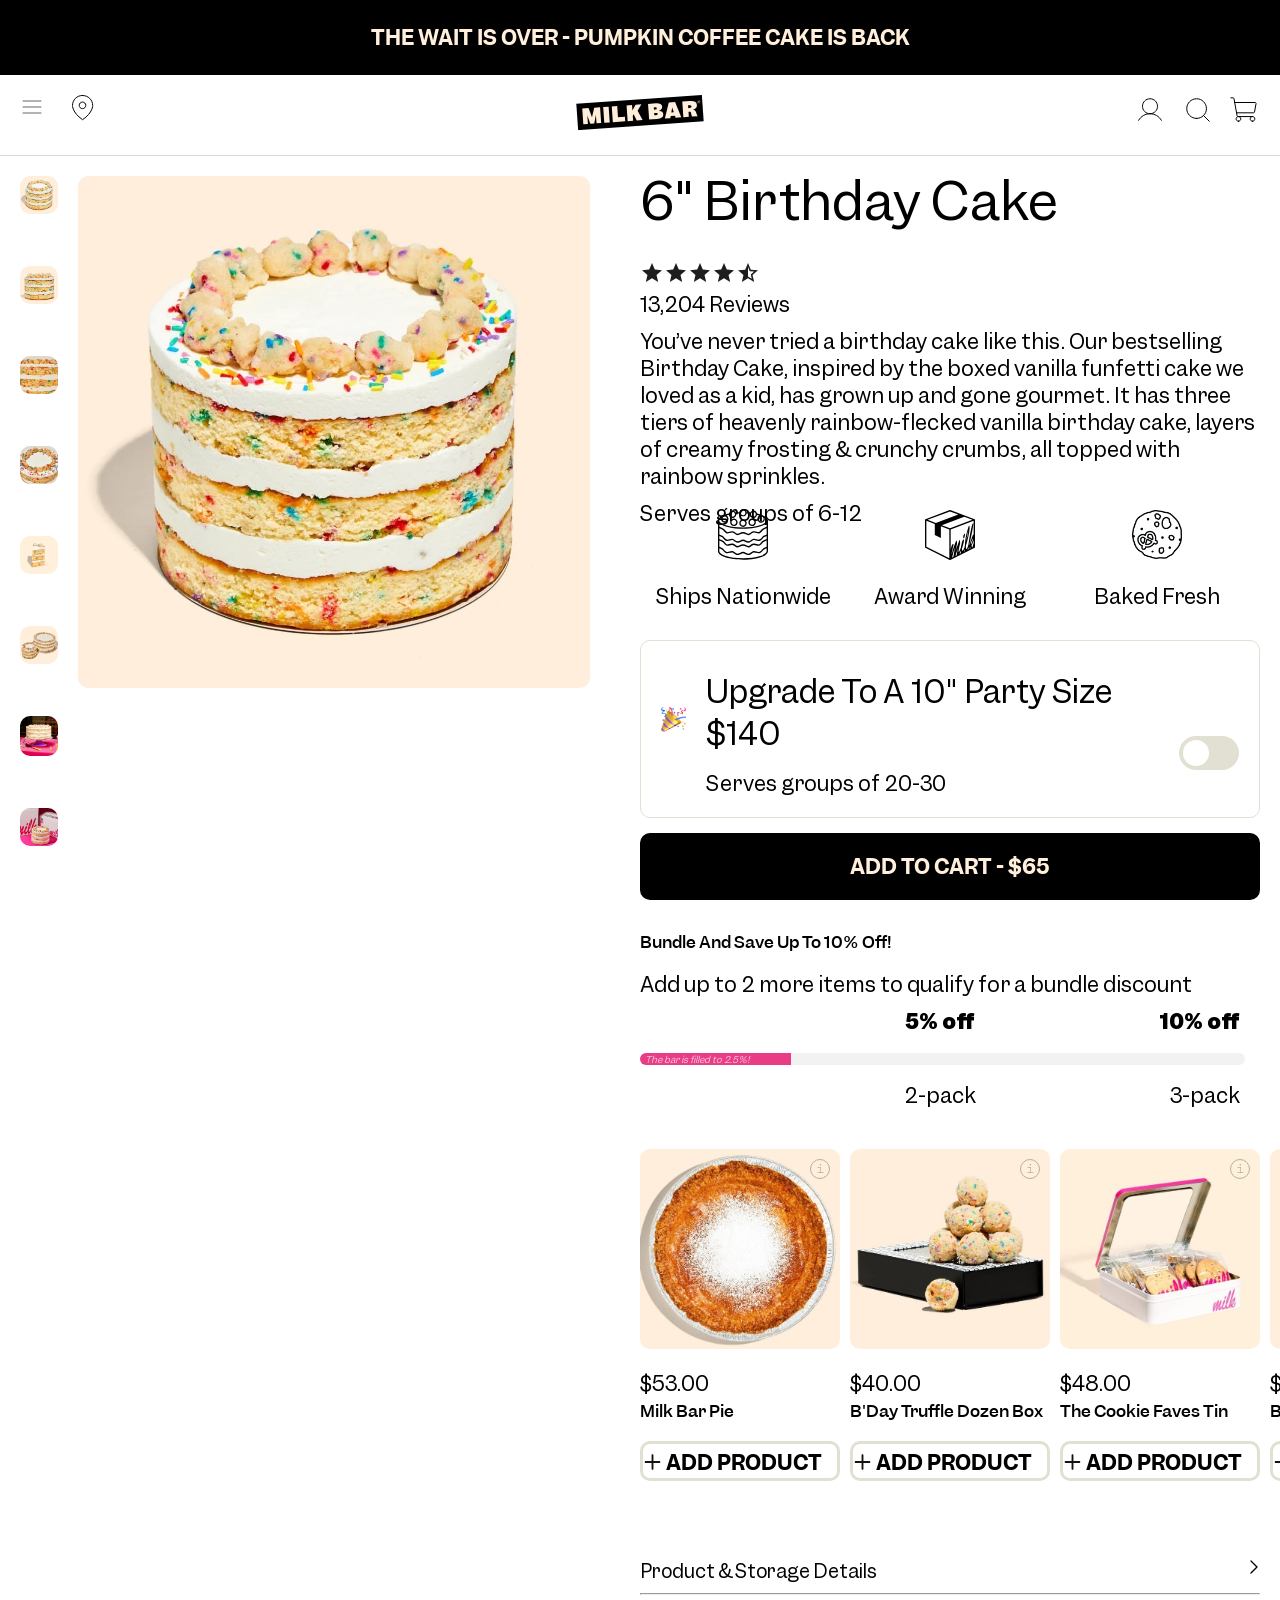
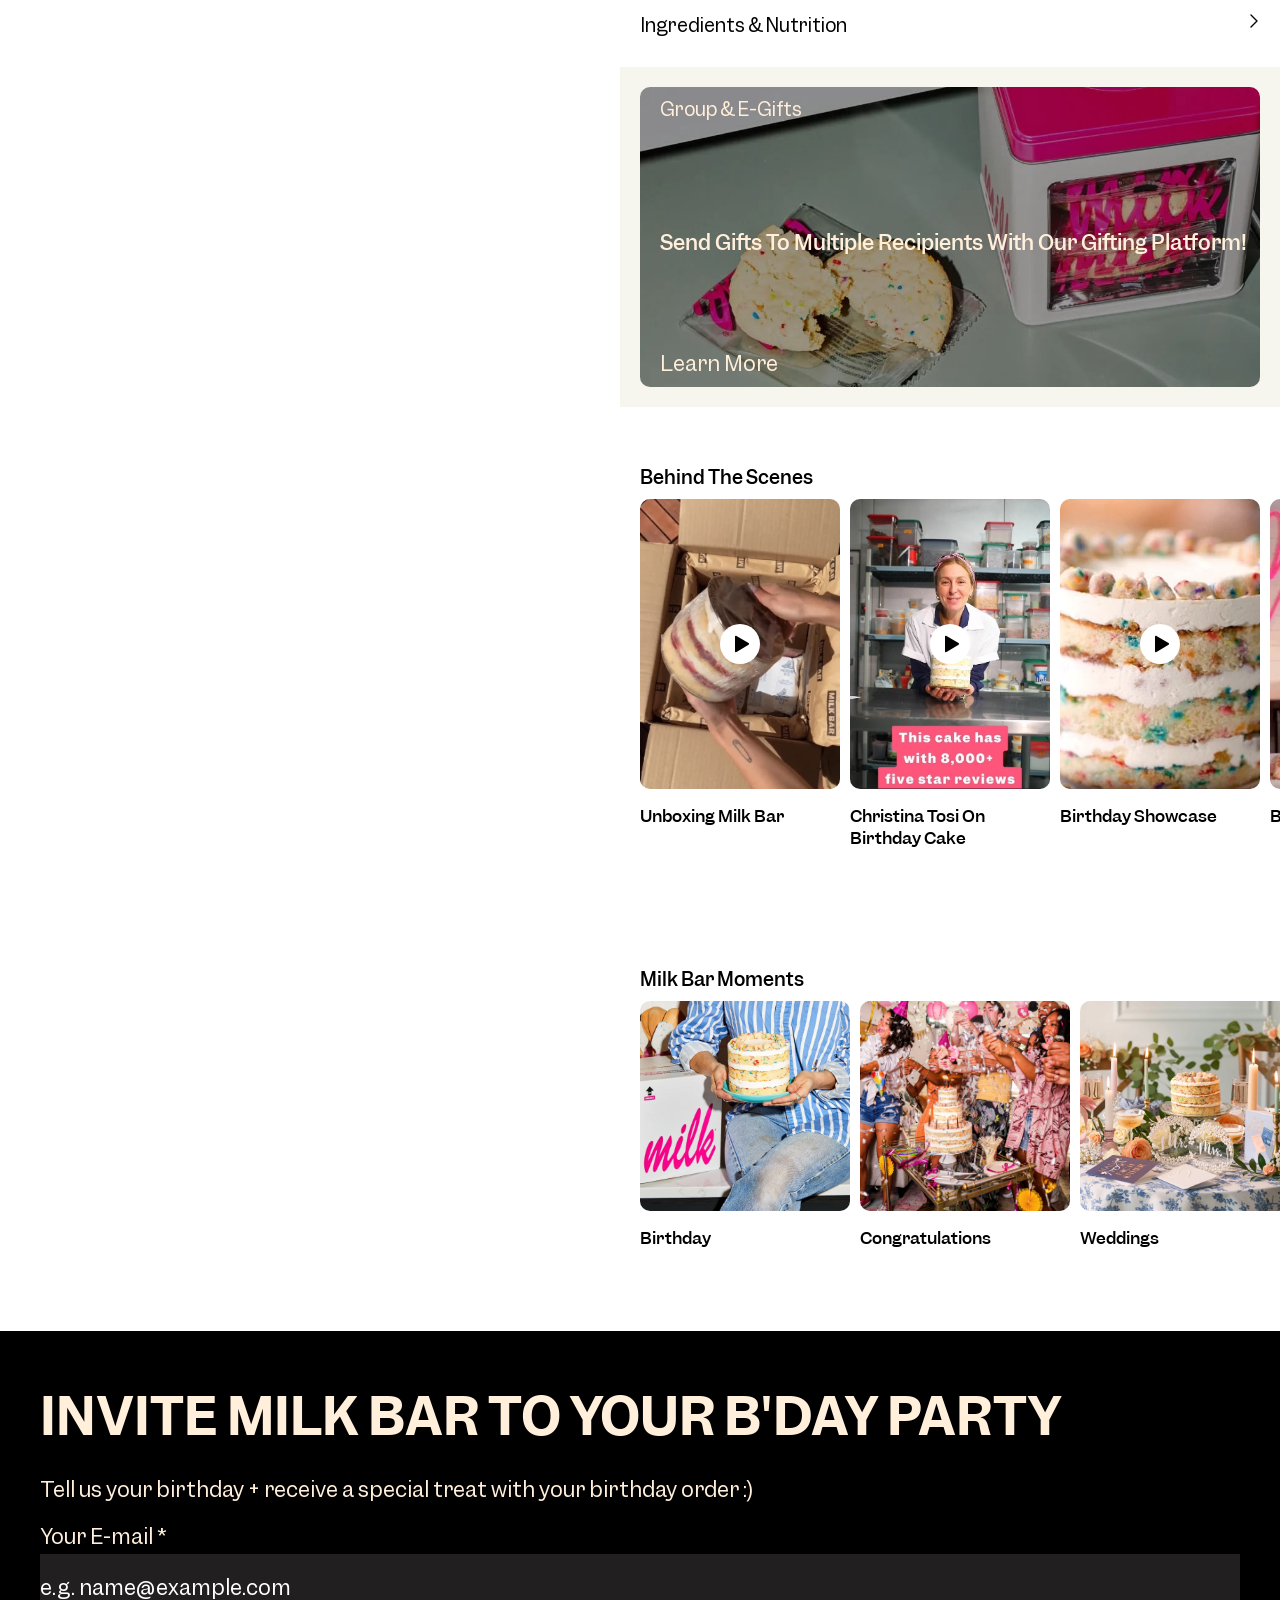
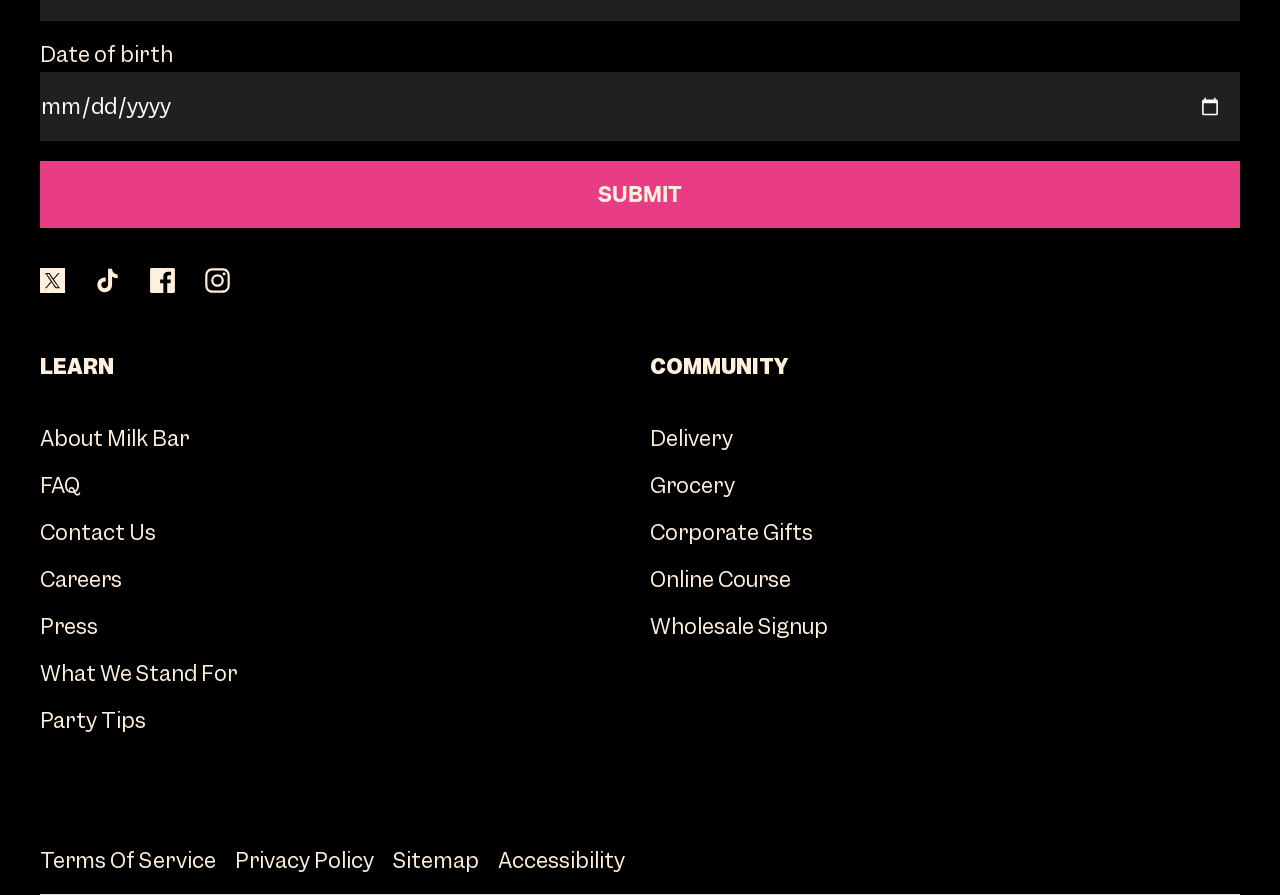
==== commit 596f701c: "Add files via upload" ====
--- a/product.html
+++ b/product.html
@@ -56,26 +56,29 @@
 		</nav>
 		<nav>
 			<ul>
-				<li><button aria-hidden="true" href=""><svg xmlns="http://www.w3.org/2000/svg" fill="none" viewBox="0 0 24 24" style="max-width:18px;max-height:18px;">
+				<li><button aria-label="Close menu"><svg xmlns="http://www.w3.org/2000/svg" fill="none" viewBox="0 0 24 24" style="max-width:18px;max-height:18px;">
 					<path stroke="#000" stroke-linecap="round" stroke-linejoin="round" stroke-width="2" d="m18.75 5.25-13.5 13.5m13.5 0L5.25 5.25"></path></svg></button></li>
-				<li>Order ASAP Delivery<a href="#"></a></li>
-				<li>Shop All<a href="#"></a></li>
-				<li>Birthday<a href="#"></a></li>
-				<li>Bakeries<a href="#"></a></li>
-				<li>Grocery<a href="#"></a></li>
-				<hr>
-				<li>More Milk Bar<a href="#"></a></li>
-				<li>About Us<a href="#"></a></li>
-				<li>What We Stand For<a href="#"></a></li>
-				<li>Corporate Gifting<a href="#"></a></li>
-				<li>Weddings<a href="#"></a></li>
-				<li>How We Ship<a href="#"></a></li>
-				<li>In Person Classes<a href="#"></a></li>
-				<li>Bake Club<a href="#"></a></li>
-				<li>Online Baking Class<a href="#"></a></li>
-				<li>Recipes<a href="#"></a></li>
-				<li>Contact Us<a href="#"></a></li>
-				<li>FAQ<a href="#"></a></li>
+					<!-- href is verwijderd in de button want dit is alleen voor a'tjes (05-11-25) -->
+				<li><a href="#">Order ASAP Delivery</a></li>
+				<li><a href="#">Shop All</a></li>
+				<li><a href="product.html">Birthday</a></li>
+				<li><a href="#">Bakeries</a></li>
+				<li><a href="#">Grocery</a></li>
+			</ul>
+			<hr>
+			<ul>
+				<li><a href="#">More Milk Bar</a></li>
+				<li><a href="#">About Us</a></li>
+				<li><a href="#">What We Stand For</a></li>
+				<li><a href="#">Corporate Gifting</a></li>
+				<li><a href="#">Weddings</a></li>
+				<li><a href="#">How We Ship</a></li>
+				<li><a href="#">In Person Classes</a></li>
+				<li><a href="#">Bake Club</a></li>
+				<li><a href="#">Online Baking Class</a></li>
+				<li><a href="#">Recipes</a></li>
+				<li><a href="#">Contact Us</a></li>
+				<li><a href="#">FAQ</a></li>
 			</ul>
 		</nav>
 	</header>
@@ -329,10 +332,10 @@
 			<p>Tell us your birthday + receive a special treat with your birthday order :)</p>
 
 			<label for="email">Your E-mail *</label>
-			<input type="email" name="email" placeholder="e.g. name@example.com">
+			<input type="email" id="email" name="email" placeholder="e.g. name@example.com">
 
 			<label for="date">Date of birth</label>
-			<input type="date" name="date of birth">
+			<input type="date" id="date" name="date of birth">
 
 			<button>Submit</button>
 		</form>
@@ -347,8 +350,8 @@
 
 		<nav>
 			<!-- ul maken (gedaan op 03/10/25 na feedbacksessie met de docent)-->
-			 <ul>
-				<h3>Learn</h3>
+			<h3>Learn</h3>
+			<ul>
 				<li><a href="#">About Milk Bar</a></li>
 				<li><a href="#">FAQ</a></li>
 				<li><a href="#">Contact Us</a></li>
@@ -357,10 +360,9 @@
 				<li><a href="#">What We Stand For</a></li>
 				<li><a href="#">Party Tips</a></li>
 			</ul>
-			<ul>
-
-			<ul>
-				<h3>Community</h3>
+
+			<h3>Community</h3>
+			<ul>
 				<li><a href="#">Delivery</a></li>
 				<li><a href="#">Grocery</a></li>
 				<li><a href="#">Corporate Gifts</a></li>
@@ -376,4 +378,7 @@
 			<a href="#">Accessibility</a>
 		</nav>
 	</footer>
-</body>+	
+	<script defer src="scripts/script.js"></script>
+</body>
+</html>
--- a/styles/styleGeneral.css
+++ b/styles/styleGeneral.css
@@ -86,7 +86,7 @@
 :root {
     /* Primaire branding kleuren */
 	--color-text:#000000;
-	--color-background:#eeeeee;
+	--color-background:#ffffff;
 	--color-primary: #e83c85;
 	--color-secundary: #ffefdb;
     --color-borders: #e2e0d3;
@@ -474,36 +474,38 @@
     translate:0% 0%;
 }
 
-header > nav:nth-of-type(3) > ul > li {
+header > nav:nth-of-type(3) > ul > li a {
     font-weight: 600;
     text-transform: uppercase;
     font-size: 15px;
 
-    padding-top: .1rem;
-    padding-bottom: .1rem;
-
-    cursor: pointer;
-}
-
-header > nav:nth-of-type(3) > ul > li a:focus {
+    color: var(--color-text);
+}
+
+header > nav:nth-of-type(3) > ul li {
+    padding-top: 3px;
+    padding-bottom: 3px;
+}
+
+header > nav:nth-of-type(3) > ul li a:focus {
     outline: var(--color-primary);
     outline-width: 2px;
     outline-style: dotted;
     outline-color: var(--color-primary);
 }
 
-header > nav:nth-of-type(3) > ul > hr {
+header > nav:nth-of-type(3) hr {
     width: 5vw;
     margin-top: 1rem;
     margin-bottom: 1rem;
 }
 
-header > nav:nth-of-type(3) > ul > li:nth-of-type(7) {
+header > nav:nth-of-type(3) > ul:last-of-type > li:nth-of-type(1) a {
     color: var(--color-primary);
 }
 
 
-header > nav:nth-of-type(3) > ul li:hover {
+header > nav:nth-of-type(3) > ul li a:hover {
     color: var(--color-primary);
 }
 /* Dit is mij gelukt door een voorbeeld van Sanne 't Hooft 
@@ -517,11 +519,17 @@
 /*  JS NAV HAMBURGERMENU | RESPONSIVENESS  */
 /*******************************************/
 
-@media only screen and (max-width: 768px) {
+@media only screen and (max-width: 1024px) {
     header > nav:nth-of-type(3) {
-        width: 50vw;
-    }
-}
+        width: 40vw;
+    }
+    header > nav:nth-of-type(3) > ul > li {
+        padding-top: 5px;
+        padding-bottom: 5px;
+    }
+}
+
+
 
 
 
@@ -612,37 +620,33 @@
 }
 
 footer > nav:nth-of-type(1) {
-    display: flex;
-    align-items: flex-start;
-    justify-content: start;
-}
-
-footer > nav:nth-last-of-type(1) {
-    display: flex;
-    flex-direction: row;
-
-    padding-top: 4em;
-    padding-bottom: 3em;
-}
-
-footer > nav:nth-of-type(1) ul:nth-of-type(1) {
-    padding-right: 6em;
+    display: grid;
+    grid-template-rows: .5fr .5fr;
+    grid-template-columns: auto auto;
+}
+
+footer > nav:nth-of-type(1) h3:first-of-type {
+    grid-column-start: 1;
+}
+
+footer > nav:nth-of-type(1) h3:last-of-type {
+    grid-column-start: 2;
+}
+
+footer > nav:nth-of-type(1) ul:first-of-type {
+    grid-row-start: 2;
+    grid-column-start: 1;
 }
 
 footer > nav:nth-of-type(1) ul li a {
+    text-transform: capitalize;
     font-weight: 400;
-    text-transform: capitalize;
 }
 
 footer > nav:nth-of-type(1) ul li {
-    padding-bottom: 2em;
-}
-
-
-footer > nav:nth-of-type(1) ul h3 {
-    padding-bottom: 2em;
-}
-
+    padding-bottom: 10px;
+    padding-top: 10px;
+}
 
 footer > nav:nth-last-of-type(1) a {
     font-family: "Garnett";
@@ -652,3 +656,8 @@
 
     margin-right: .7em;
 }
+
+footer > nav:nth-last-of-type(1) {
+    padding-bottom: 20px;
+    padding-top: 20px;
+}
--- a/styles/styleProduct.css
+++ b/styles/styleProduct.css
@@ -72,14 +72,14 @@
     width: 1px;
 }
 
-h1 {
-    text-transform: capitalize;
-    font-weight: 300;
-}
-
 main > section:nth-of-type(2) > h2 {
     text-transform: capitalize;
     font-weight: 400;
+    padding-top: 10px;
+}
+
+main > section:nth-of-type(2) > p:nth-of-type(3),
+main > section:nth-of-type(2) > p:last-of-type {
     padding-top: 10px;
 }
 
@@ -358,10 +358,25 @@
 main > button:first-of-type {
     margin-left: 0;
     width: 100%;
-    background-color: var(--color-button-bg);
-}
-
-
+    background-color: var(--color-button-bg); 
+}
+
+.popup-img {
+    position: fixed;
+    top: 50%;
+    left: 50%;
+    transform: translate(-50%, -50%) scale(0);
+    width: 120px;
+    height: auto;
+    opacity: 0;
+    transition: transform 0.3s ease, opacity 0.3s ease;
+    z-index: 2;
+}
+
+.popup-img.show {
+    transform: translate(-50%, -50%) scale(1);
+    opacity: 1;
+}
 
 
 
